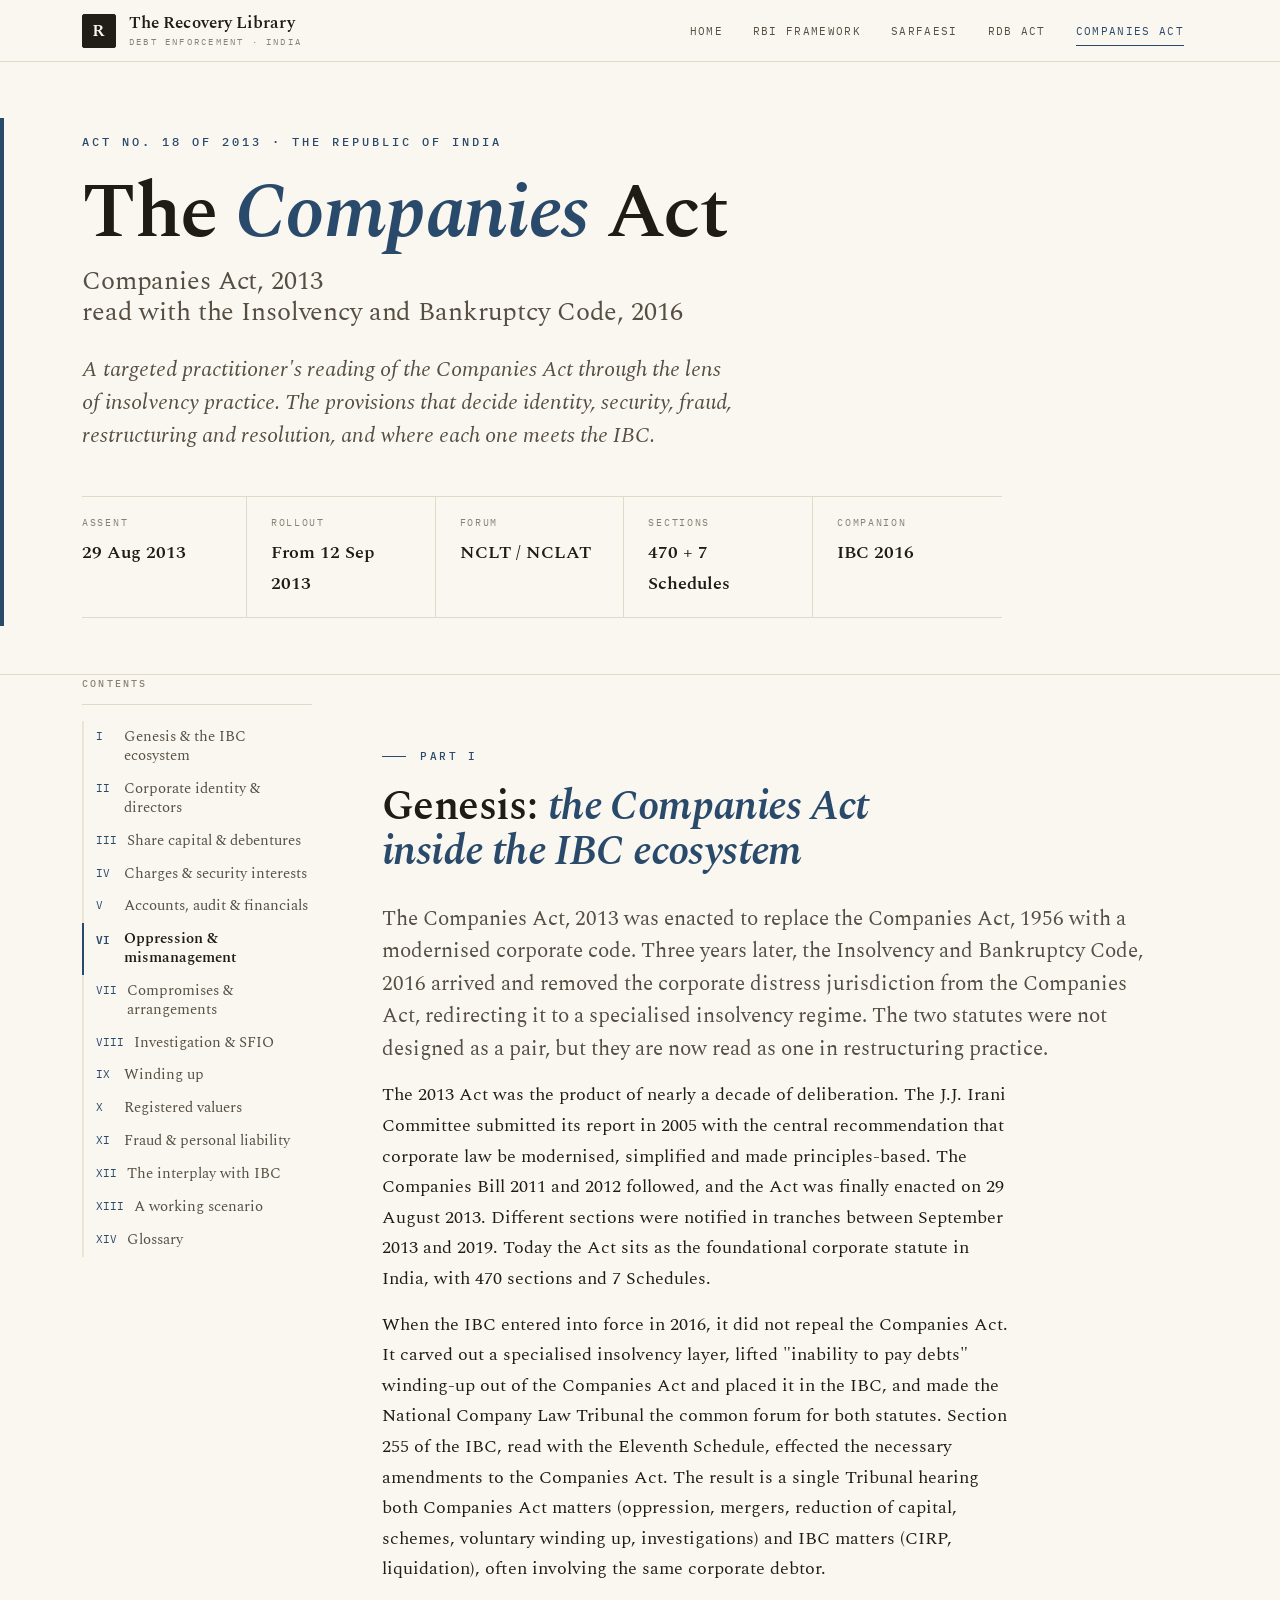
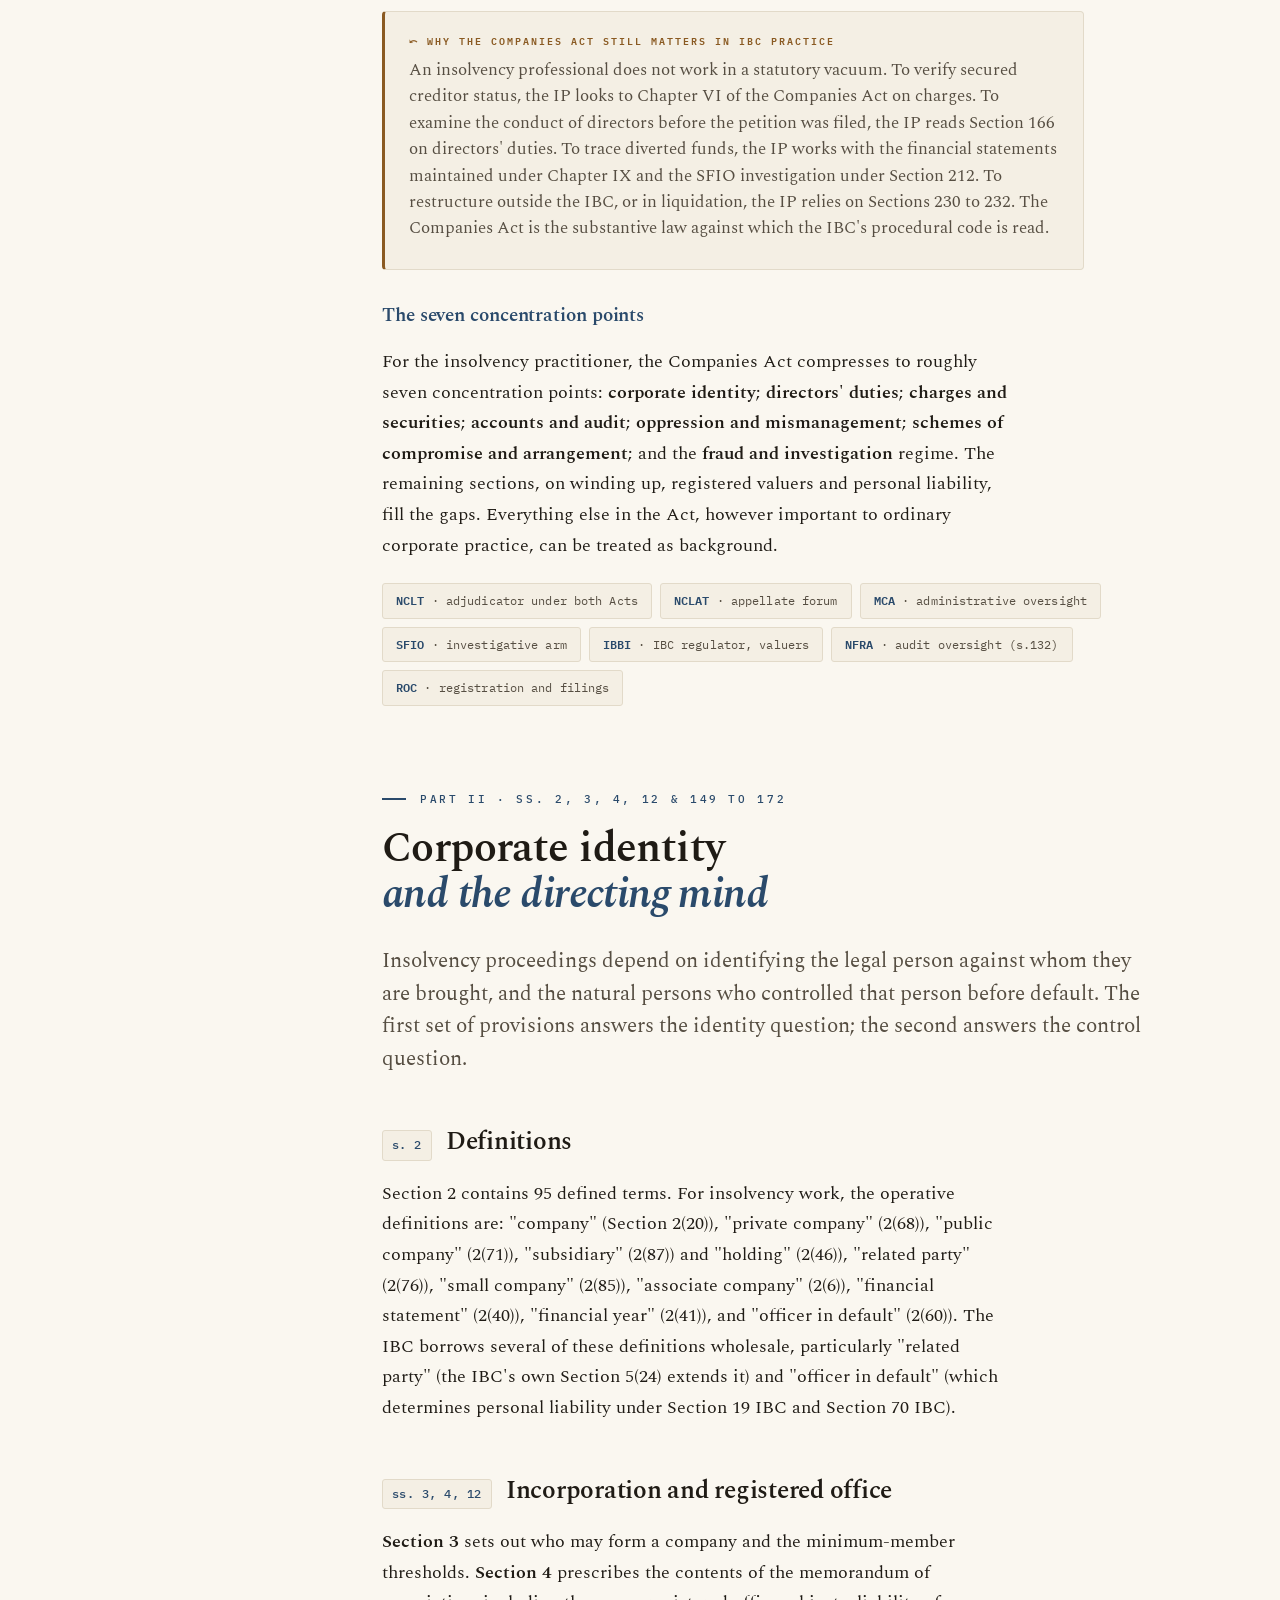
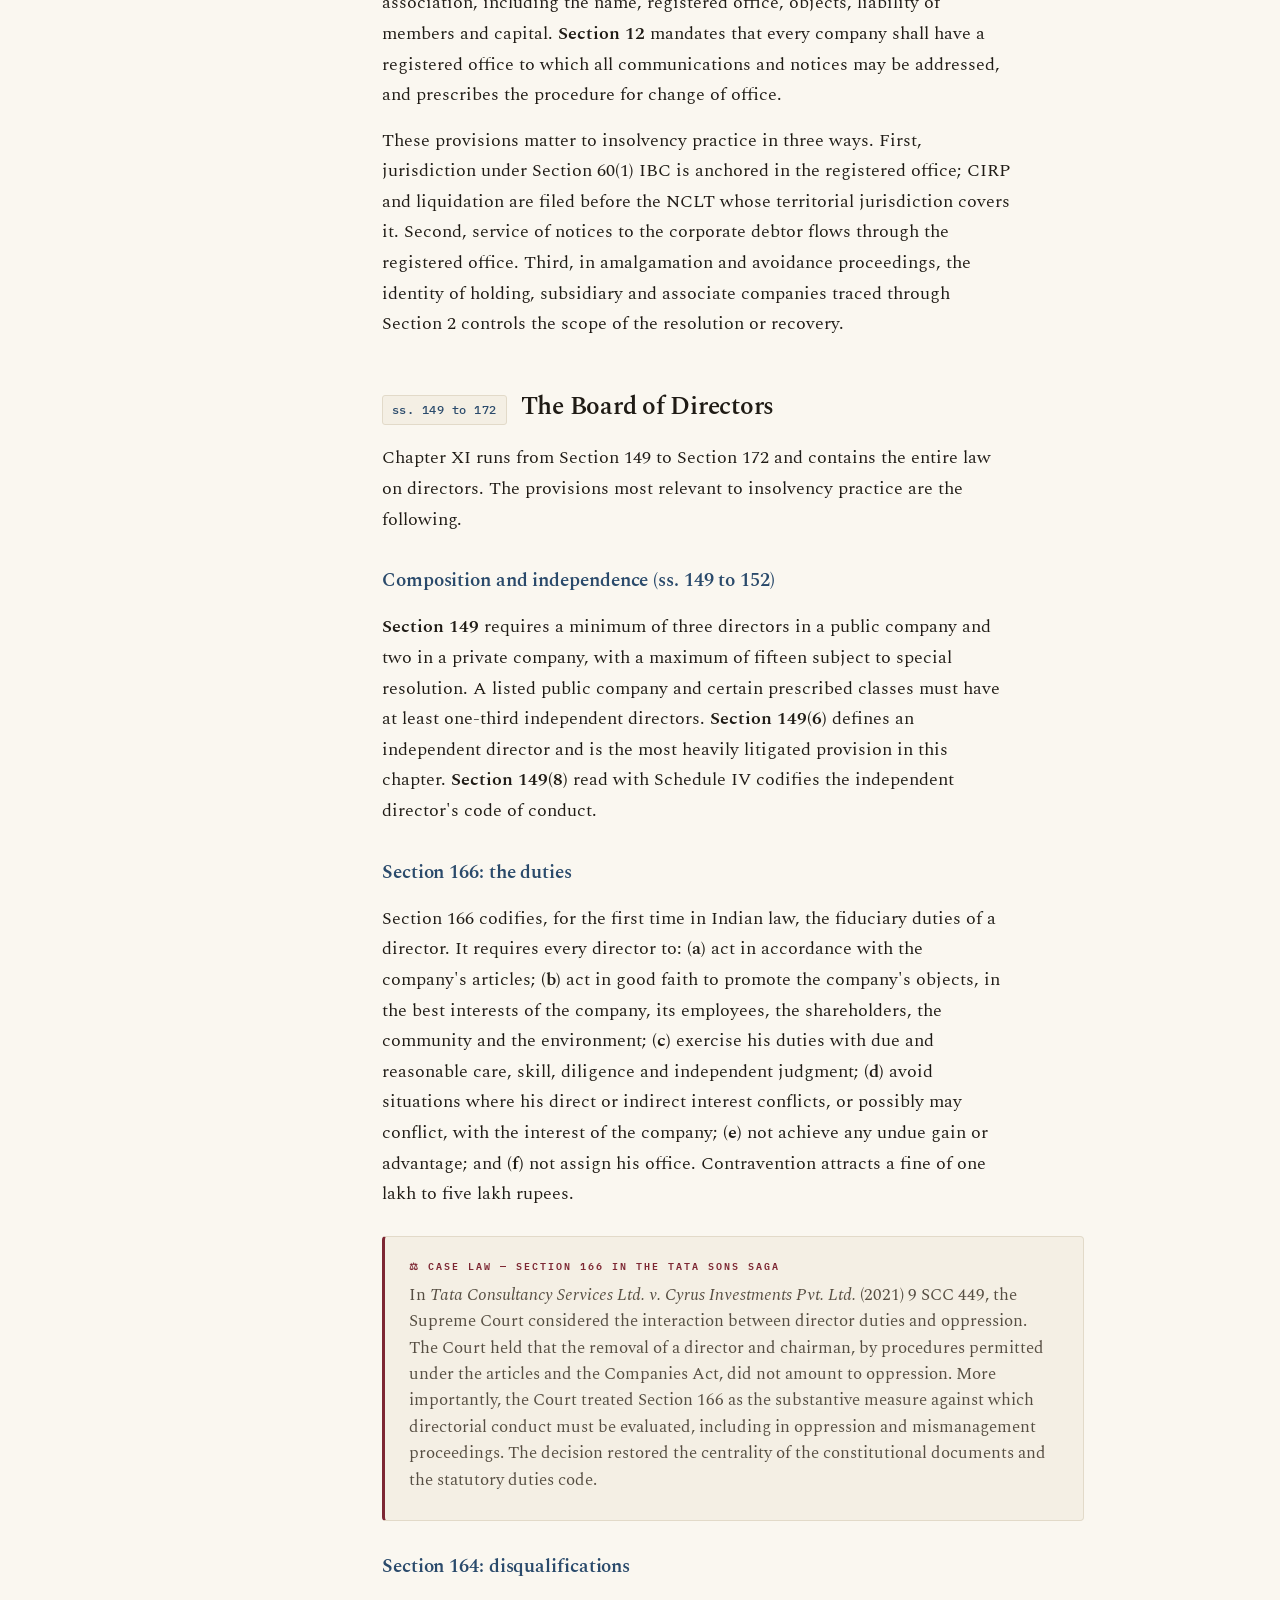
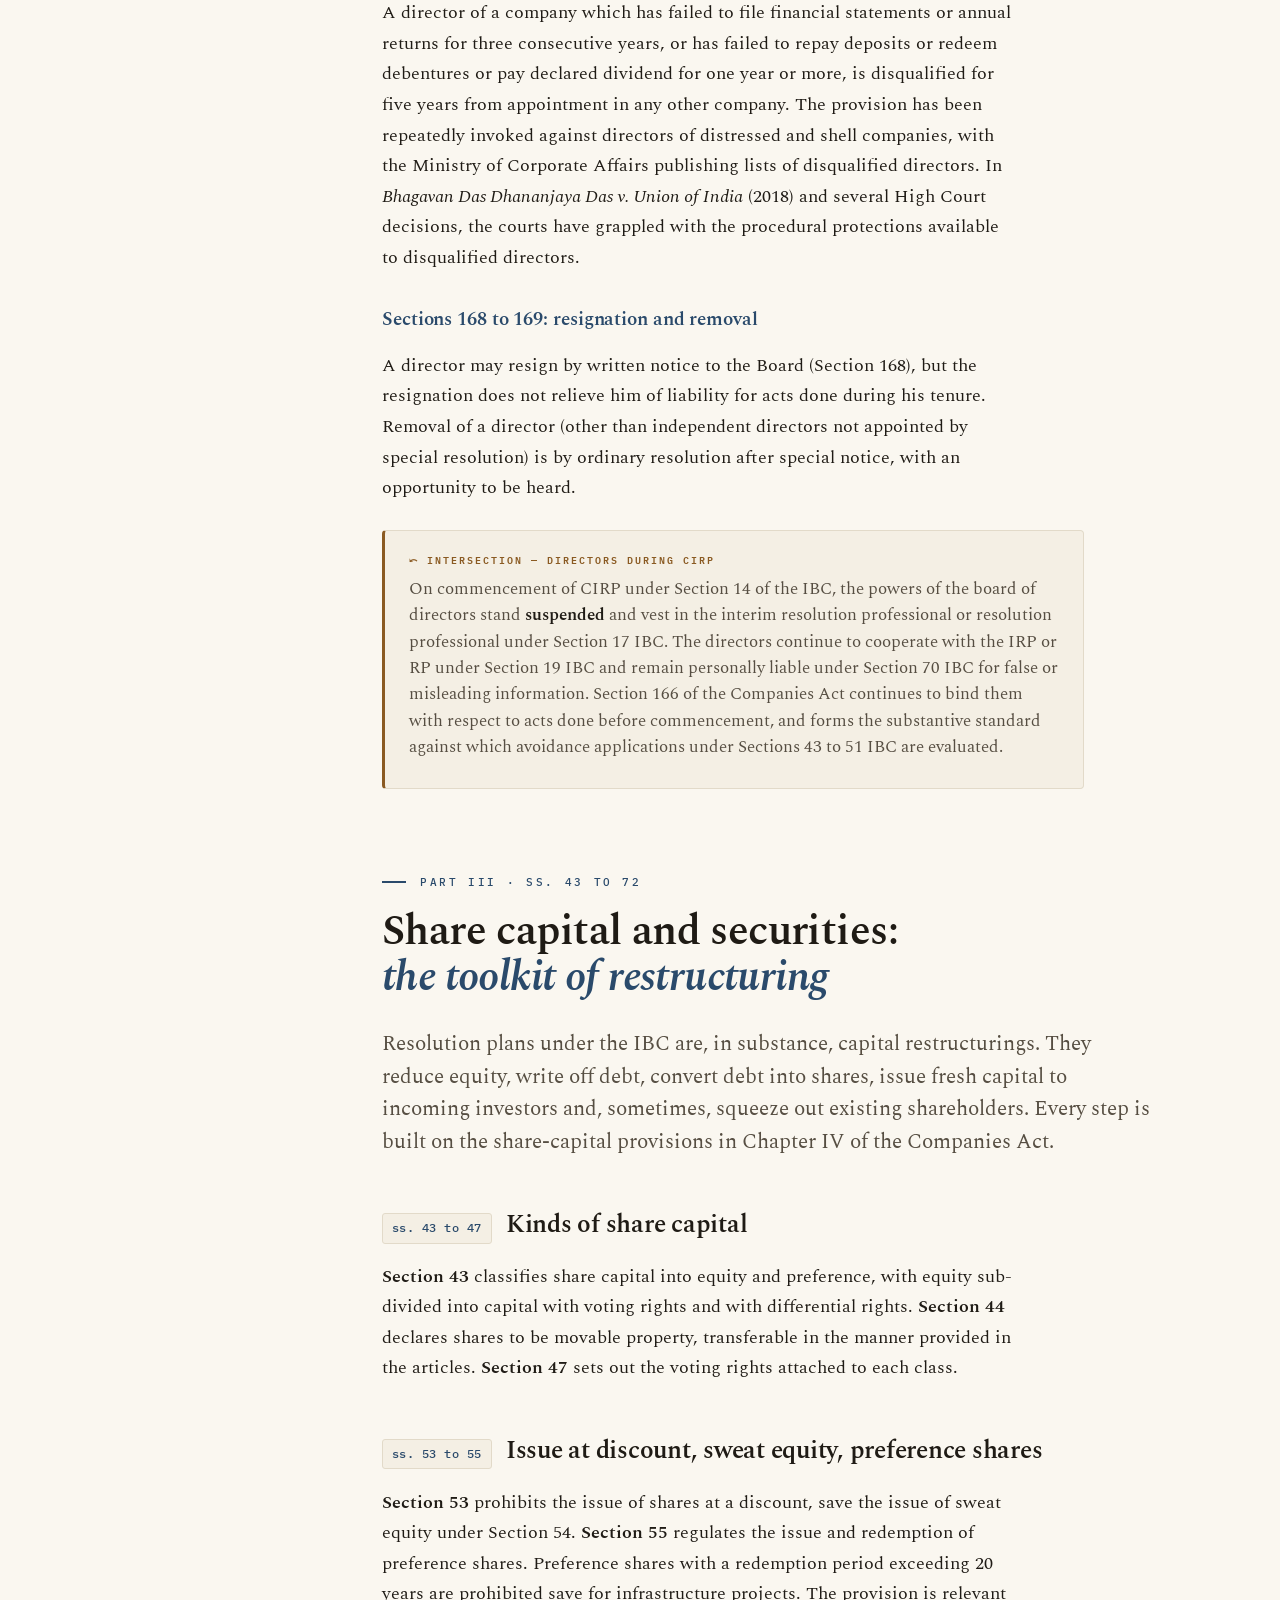
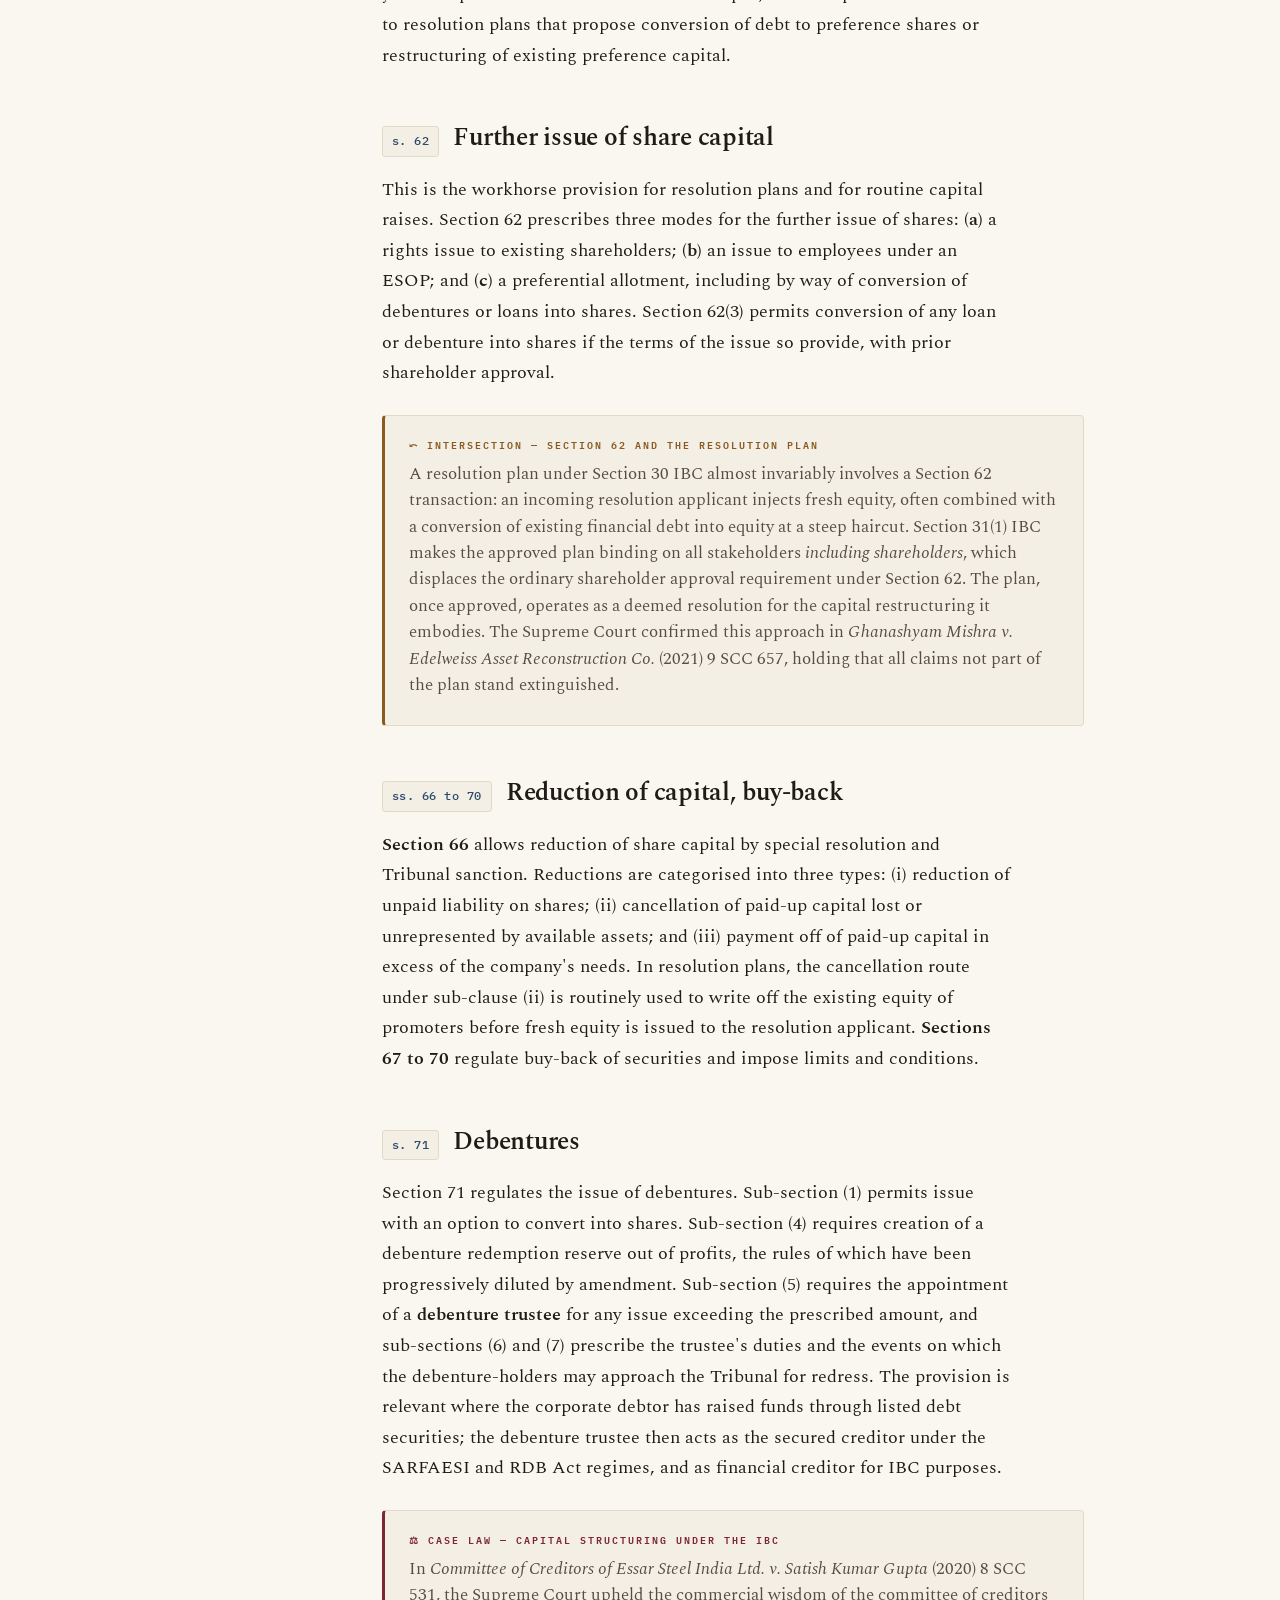
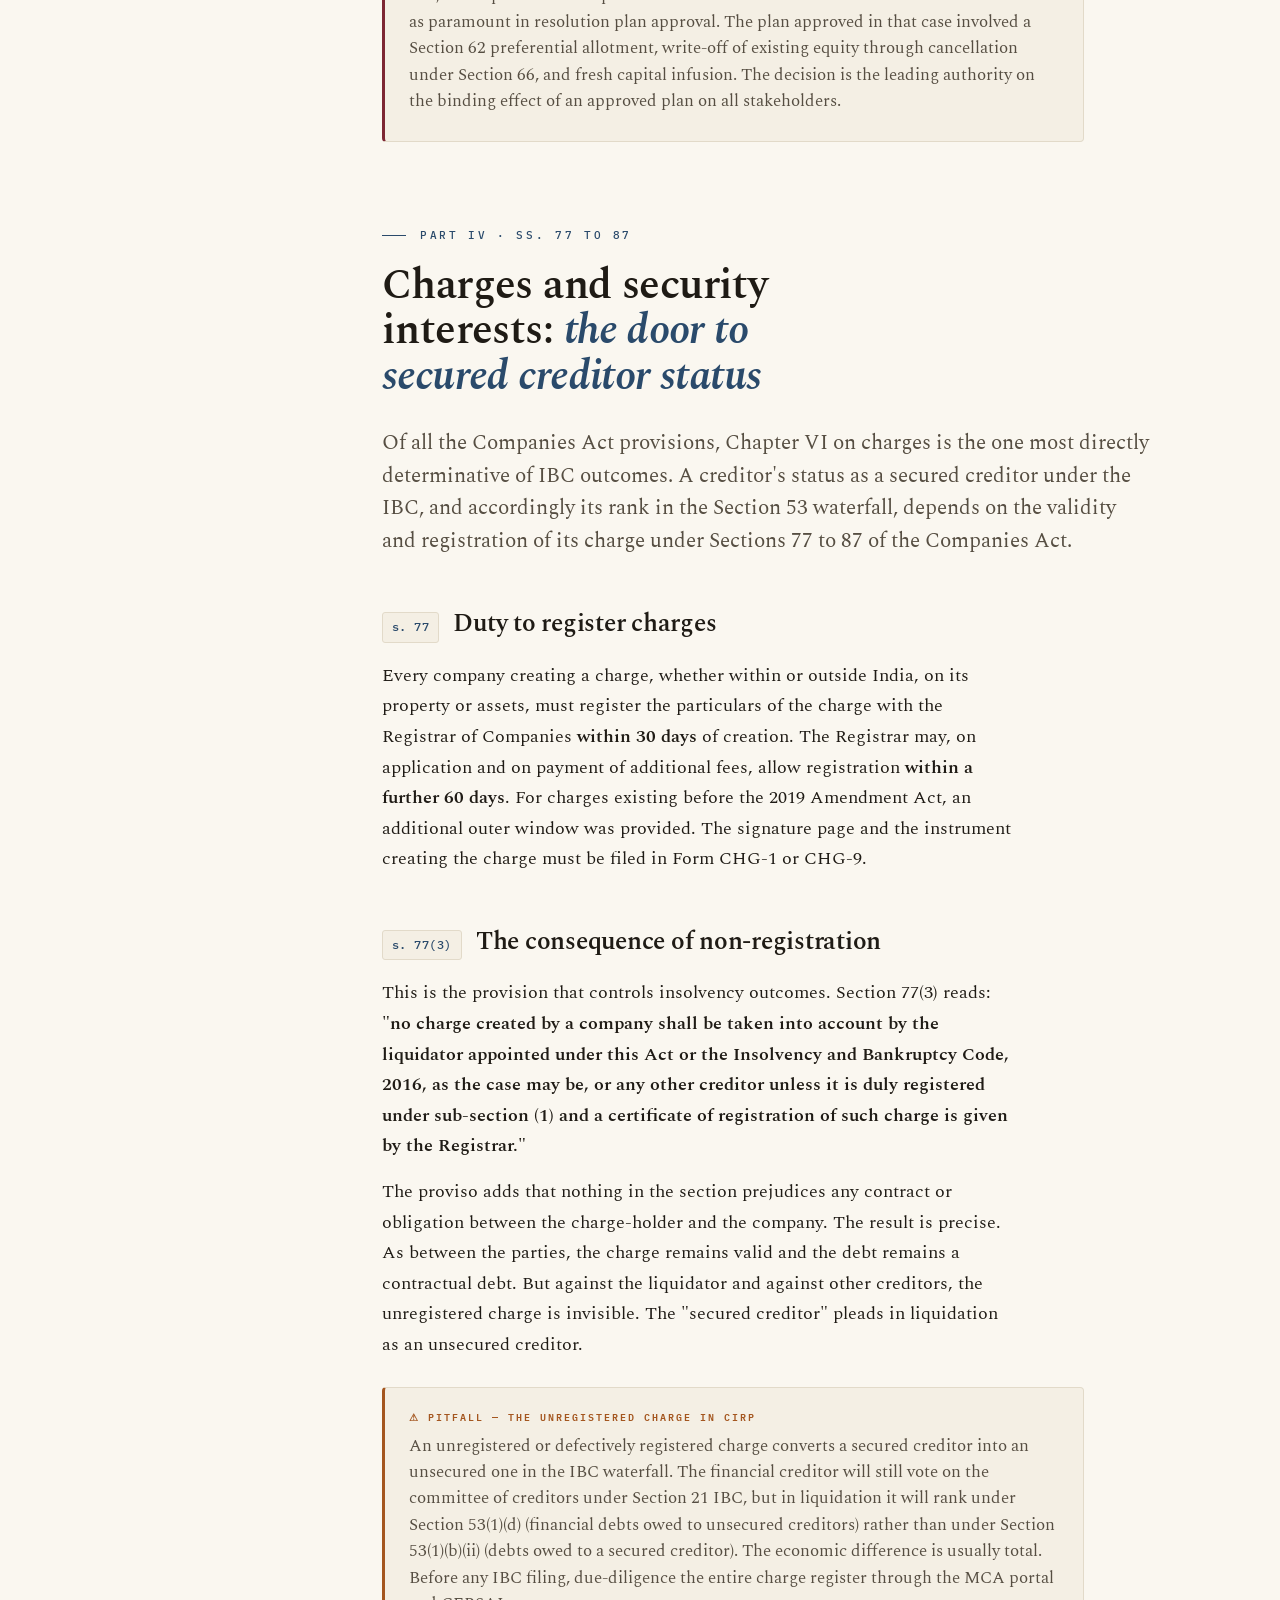
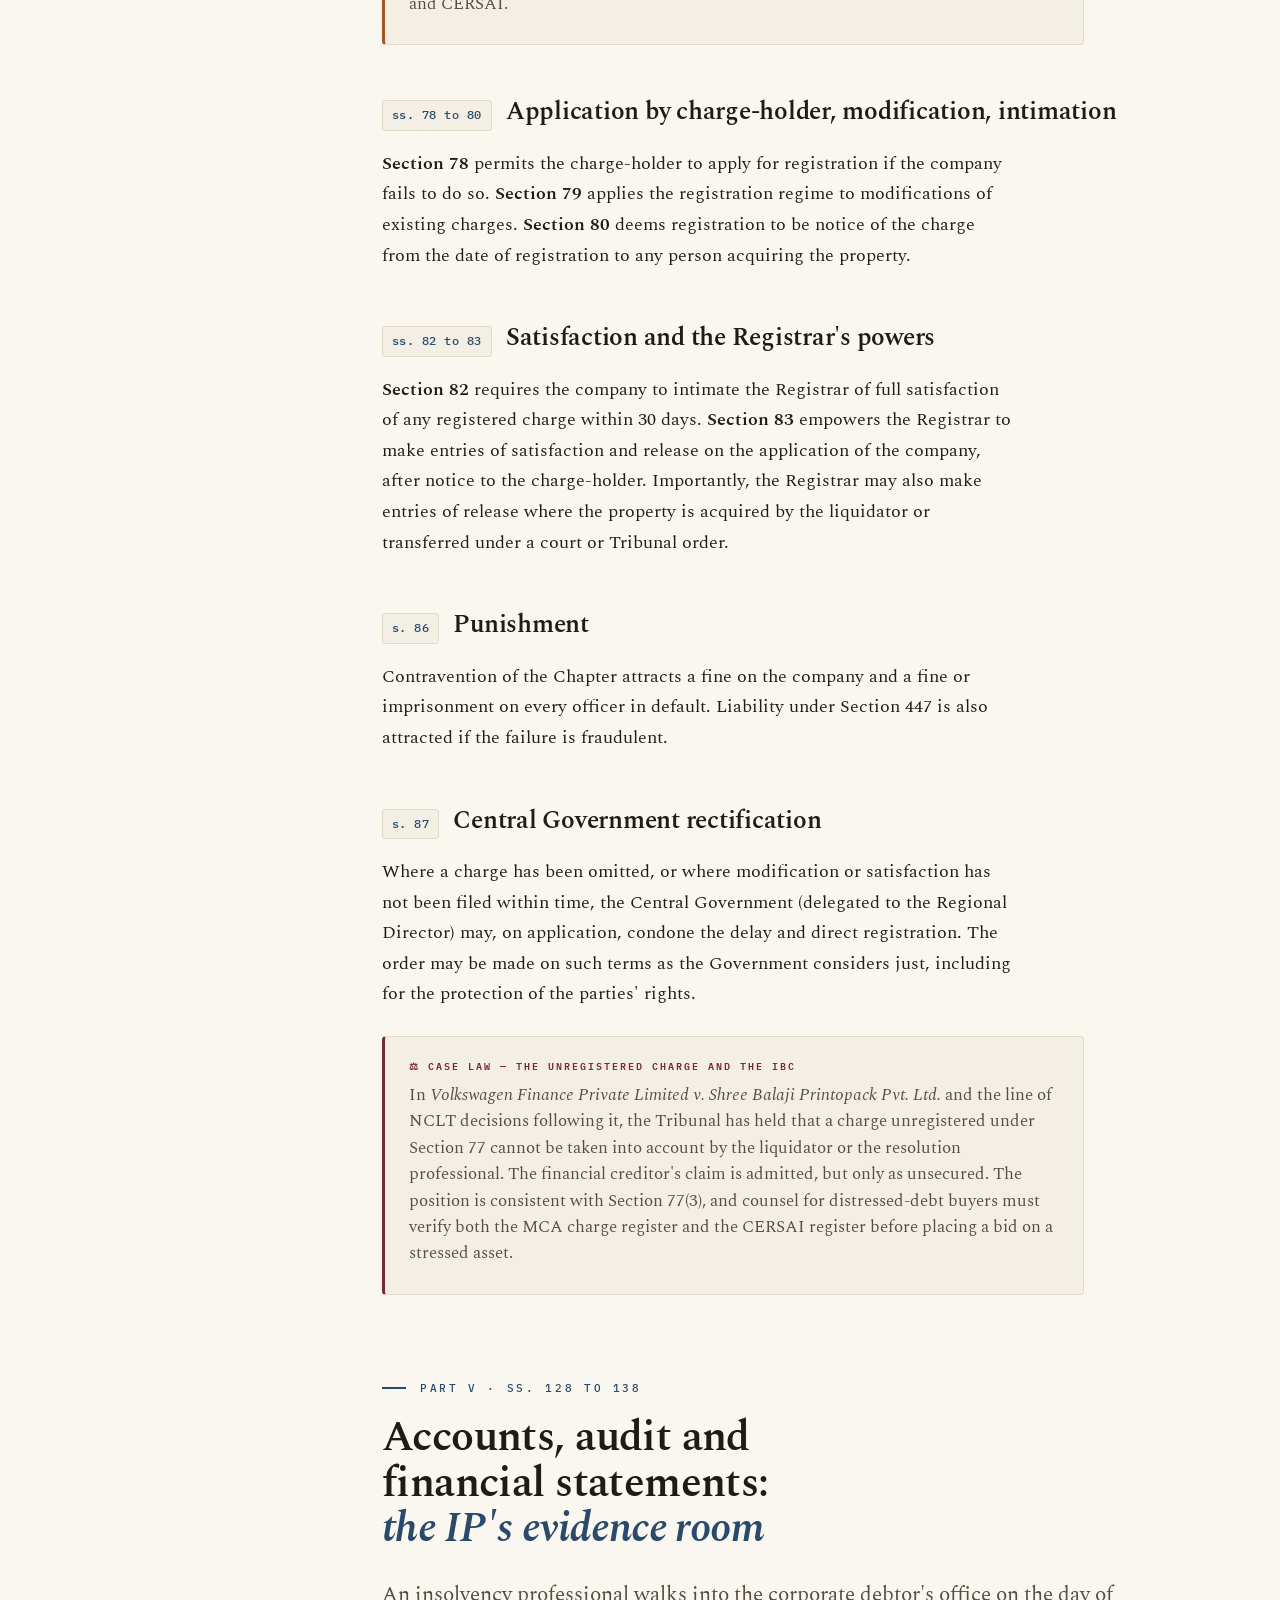
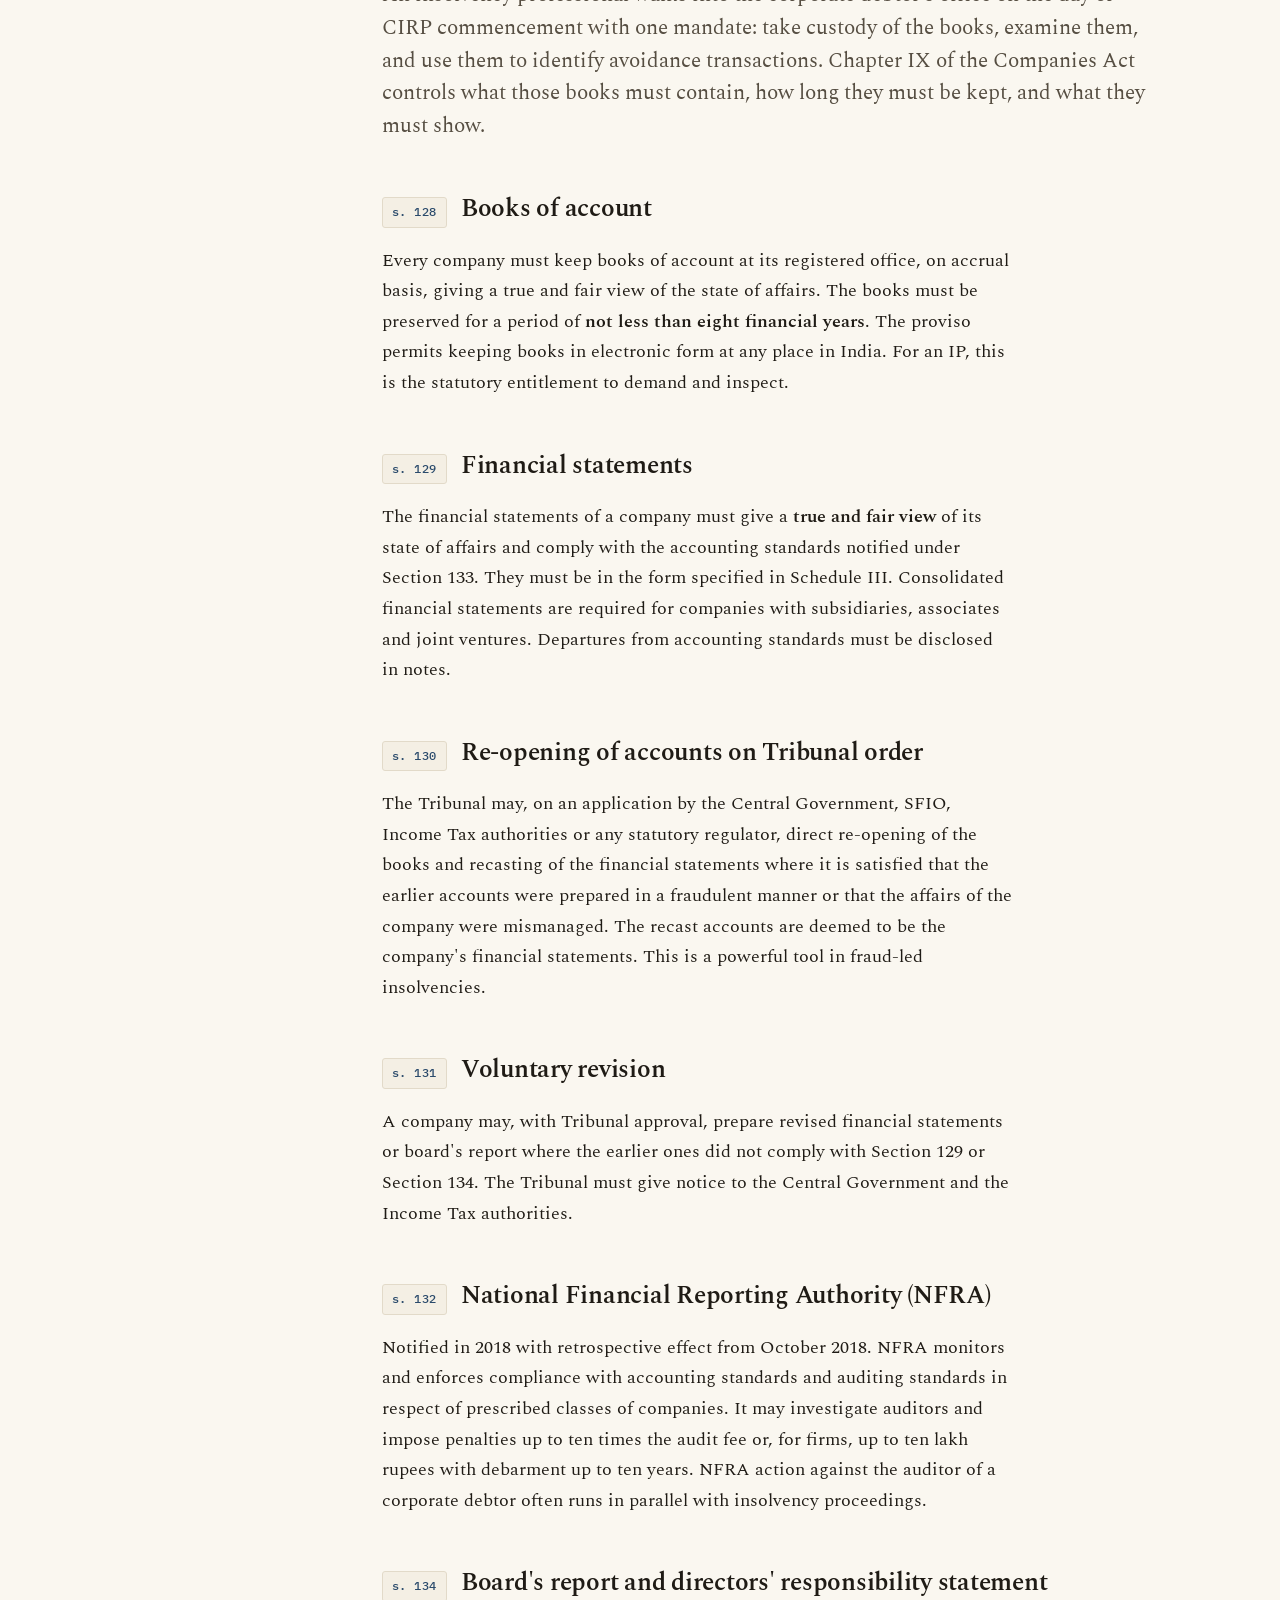
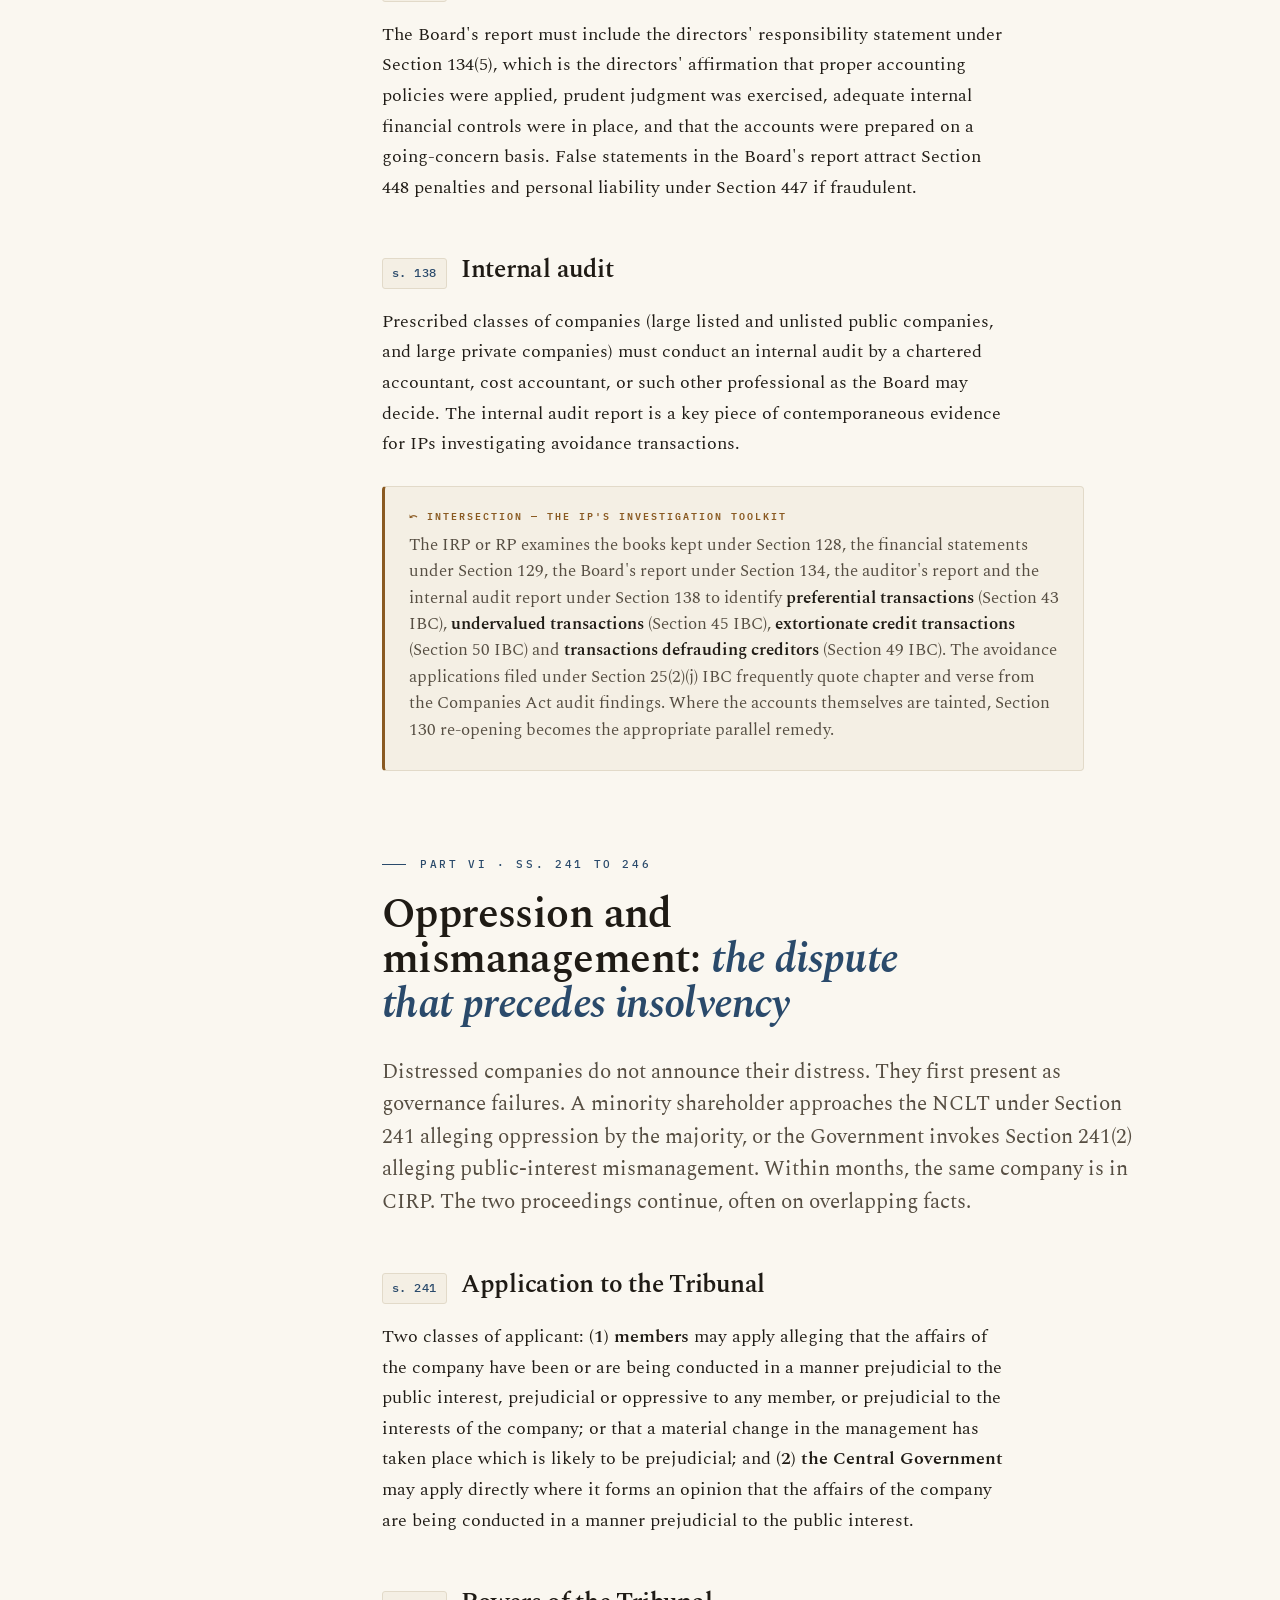
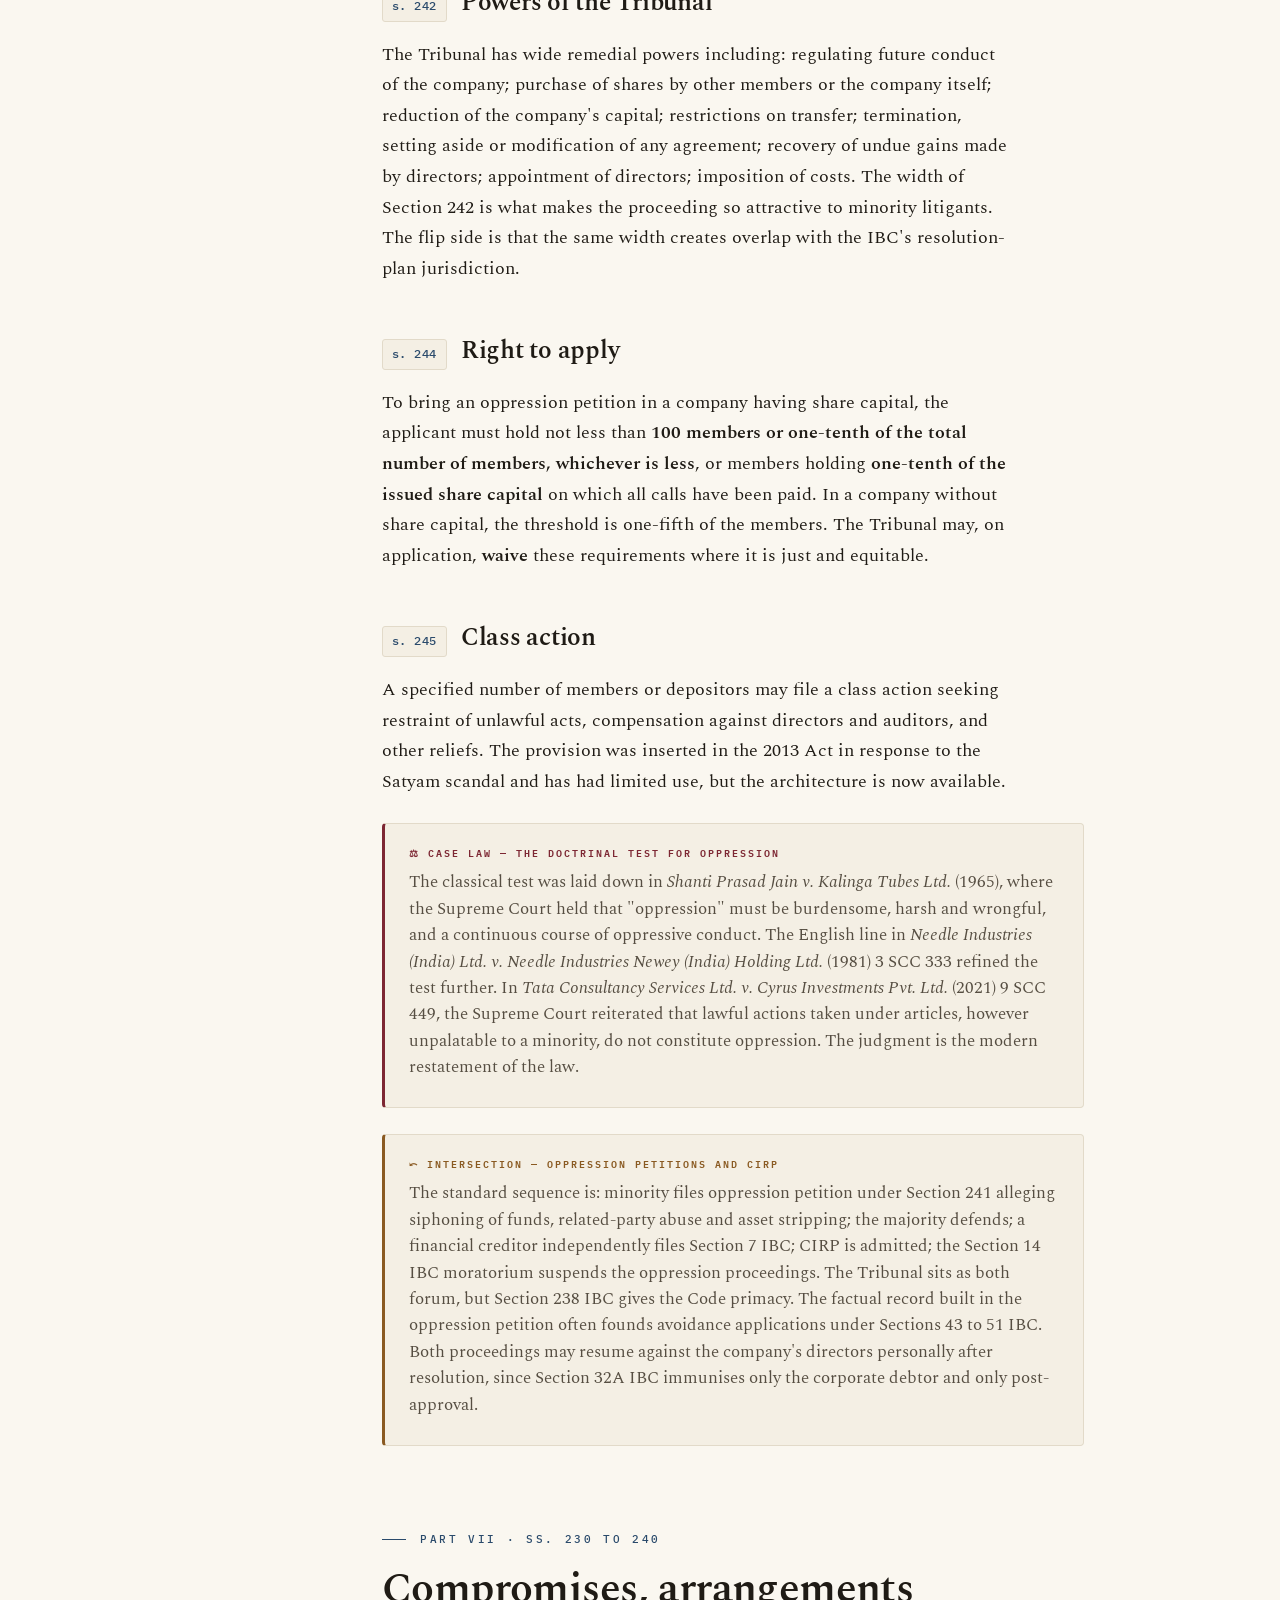
==== companies-act.html @ 6bd65bc4 "Add files via upload" ====
<!DOCTYPE html>
<html lang="en">
<head>
<meta charset="UTF-8">
<meta name="viewport" content="width=device-width, initial-scale=1.0">
<title>The Companies Act, 2013 — A Practitioner's Treatise</title>
<link rel="preconnect" href="https://fonts.googleapis.com">
<link rel="preconnect" href="https://fonts.gstatic.com" crossorigin>
<link href="https://fonts.googleapis.com/css2?family=Spectral:ital,wght@0,300;0,400;0,500;0,600;0,700;1,400;1,500;1,600&family=IBM+Plex+Mono:wght@400;500;600&display=swap" rel="stylesheet">
<link rel="stylesheet" href="library.css">
<style>
/* ---------- page-specific components (Companies Act) ---------- */

/* the working-scenario narrative */
.scene{background:var(--paper-2);border:1px solid var(--line);border-radius:6px;
  padding:34px 38px;margin:34px 0;position:relative;overflow:hidden;max-width:none;}
.scene::before{content:"";position:absolute;top:0;left:0;right:0;height:3px;background:var(--accent);}
.scene .epi{font-family:"IBM Plex Mono",monospace;font-size:10.5px;letter-spacing:.22em;
  text-transform:uppercase;color:var(--accent);font-weight:600;margin-bottom:10px;}
.scene > h3{margin-top:0;font-size:28px;color:var(--ink);}
.scene > h3 .s{display:none;}
.scene .chapter{margin-top:32px;padding-top:22px;border-top:1px solid var(--line);position:relative;}
.scene .chapter:first-of-type{border-top:none;padding-top:0;margin-top:18px;}
.scene .chapter .ch-num{font-family:"IBM Plex Mono",monospace;font-size:11px;letter-spacing:.16em;
  text-transform:uppercase;color:#8a5a22;font-weight:600;}
.scene .chapter h4{font-family:"Spectral",serif;font-size:22px;color:var(--ink);margin:4px 0 8px;
  font-style:italic;font-weight:600;}
.scene .chapter p{font-size:16.5px;line-height:1.7;color:var(--ink-soft);margin:8px 0;max-width:none;}
.scene p.body-block{max-width:none;color:var(--ink-soft);}
.prov{font-family:"IBM Plex Mono",monospace;font-size:12px;color:var(--accent);
  background:var(--paper);padding:2px 7px;border-radius:3px;border:1px solid var(--line-soft);white-space:nowrap;}
.scene .epilogue{margin-top:30px;padding:20px 24px;background:var(--paper-3);border-left:3px solid var(--accent);
  border-radius:0 4px 4px 0;}
.scene .epilogue p{font-family:"Spectral",serif;font-style:italic;font-size:17px;color:var(--ink-soft);
  max-width:none;line-height:1.6;}
.scene .epilogue strong{color:var(--ink);font-style:normal;}

/* the interplay matrix */
.matrix{display:grid;grid-template-columns:repeat(auto-fit,minmax(262px,1fr));gap:16px;margin:30px 0;}
.mx{background:var(--paper-2);border:1px solid var(--line);border-radius:6px;padding:18px 20px;
  transition:border-color .16s,transform .16s;}
.mx:hover{border-color:var(--accent);transform:translateY(-2px);}
.mx .lab{font-family:"IBM Plex Mono",monospace;font-size:10px;letter-spacing:.16em;text-transform:uppercase;
  color:var(--accent);font-weight:600;margin-bottom:6px;}
.mx h5{font-family:"Spectral",serif;font-size:18px;color:var(--ink);margin:0 0 8px;font-weight:600;line-height:1.2;}
.mx p{font-size:14.5px;color:var(--ink-soft);line-height:1.55;margin:6px 0;max-width:none;}
.mx .links{font-family:"IBM Plex Mono",monospace;font-size:11px;color:#8a5a22;margin-top:10px;padding-top:10px;
  border-top:1px solid var(--line-soft);letter-spacing:.02em;line-height:1.5;}
@media(max-width:640px){.scene{padding:26px 22px;}}
</style>
</head>
<body data-vol="ca">
<div id="progress"></div>

<header class="masthead" id="masthead">
  <div class="shell">
    <a class="brand" href="index.html">
      <span class="seal">R</span>
      <span class="wm"><b>The Recovery Library</b><span>Debt Enforcement · India</span></span>
    </a>
    <nav class="mnav">
      <a class="home-link" href="index.html">Home</a>
      <a href="rbi-prudential-framework.html">RBI Framework</a>
      <a href="sarfaesi-act.html">SARFAESI</a>
      <a href="rdb-act.html">RDB Act</a>
      <a class="current" href="companies-act.html">Companies Act</a>
    </nav>
  </div>
</header>

<header class="hero">
  <div class="shell">
    <div class="kicker">Act No. 18 of 2013 · The Republic of India</div>
    <h1>The <em>Companies</em> Act</h1>
    <p class="full">Companies Act, 2013<br>read with the Insolvency and Bankruptcy Code, 2016</p>
    <p class="sub">A targeted practitioner's reading of the Companies Act through the lens of insolvency practice. The provisions that decide identity, security, fraud, restructuring and resolution, and where each one meets the IBC.</p>
    <div class="meta-strip">
      <div><span class="lab">Assent</span><span class="val">29 Aug 2013</span></div>
      <div><span class="lab">Rollout</span><span class="val">From 12 Sep 2013</span></div>
      <div><span class="lab">Forum</span><span class="val">NCLT / NCLAT</span></div>
      <div><span class="lab">Sections</span><span class="val">470 + 7 Schedules</span></div>
      <div><span class="lab">Companion</span><span class="val">IBC 2016</span></div>
    </div>
  </div>
</header>

<div class="shell with-aside" style="margin-top:0;">
  <aside class="toc" id="toc">
    <h4>Contents</h4>
    <a href="#genesis"><span class="num">I</span>Genesis &amp; the IBC ecosystem</a>
    <a href="#identity"><span class="num">II</span>Corporate identity &amp; directors</a>
    <a href="#capital"><span class="num">III</span>Share capital &amp; debentures</a>
    <a href="#charges"><span class="num">IV</span>Charges &amp; security interests</a>
    <a href="#accounts"><span class="num">V</span>Accounts, audit &amp; financials</a>
    <a href="#oppression"><span class="num">VI</span>Oppression &amp; mismanagement</a>
    <a href="#schemes"><span class="num">VII</span>Compromises &amp; arrangements</a>
    <a href="#investigation"><span class="num">VIII</span>Investigation &amp; SFIO</a>
    <a href="#winding"><span class="num">IX</span>Winding up</a>
    <a href="#valuers"><span class="num">X</span>Registered valuers</a>
    <a href="#fraud"><span class="num">XI</span>Fraud &amp; personal liability</a>
    <a href="#interplay"><span class="num">XII</span>The interplay with IBC</a>
    <a href="#scenario"><span class="num">XIII</span>A working scenario</a>
    <a href="#glossary"><span class="num">XIV</span>Glossary</a>
  </aside>

  <main>

  <!-- ================ PART I ================ -->
  <section class="part reveal" id="genesis">
    <div class="part-head">
      <div class="eyebrow">Part I</div>
      <h2>Genesis: <span class="pin">the Companies Act inside the IBC ecosystem</span></h2>
    </div>
    <p class="lead">The Companies Act, 2013 was enacted to replace the Companies Act, 1956 with a modernised corporate code. Three years later, the Insolvency and Bankruptcy Code, 2016 arrived and removed the corporate distress jurisdiction from the Companies Act, redirecting it to a specialised insolvency regime. The two statutes were not designed as a pair, but they are now read as one in restructuring practice.</p>

    <div class="body-block">
      <p>The 2013 Act was the product of nearly a decade of deliberation. The J.J. Irani Committee submitted its report in 2005 with the central recommendation that corporate law be modernised, simplified and made principles-based. The Companies Bill 2011 and 2012 followed, and the Act was finally enacted on 29 August 2013. Different sections were notified in tranches between September 2013 and 2019. Today the Act sits as the foundational corporate statute in India, with 470 sections and 7 Schedules.</p>
      <p>When the IBC entered into force in 2016, it did not repeal the Companies Act. It carved out a specialised insolvency layer, lifted "inability to pay debts" winding-up out of the Companies Act and placed it in the IBC, and made the National Company Law Tribunal the common forum for both statutes. Section 255 of the IBC, read with the Eleventh Schedule, effected the necessary amendments to the Companies Act. The result is a single Tribunal hearing both Companies Act matters (oppression, mergers, reduction of capital, schemes, voluntary winding up, investigations) and IBC matters (CIRP, liquidation), often involving the same corporate debtor.</p>
    </div>

    <div class="callout ibc">
      <span class="tag">⤺ Why the Companies Act still matters in IBC practice</span>
      <p>An insolvency professional does not work in a statutory vacuum. To verify secured creditor status, the IP looks to Chapter VI of the Companies Act on charges. To examine the conduct of directors before the petition was filed, the IP reads Section 166 on directors' duties. To trace diverted funds, the IP works with the financial statements maintained under Chapter IX and the SFIO investigation under Section 212. To restructure outside the IBC, or in liquidation, the IP relies on Sections 230 to 232. The Companies Act is the substantive law against which the IBC's procedural code is read.</p>
    </div>

    <h4>The seven concentration points</h4>
    <p>For the insolvency practitioner, the Companies Act compresses to roughly seven concentration points: <strong>corporate identity</strong>; <strong>directors' duties</strong>; <strong>charges and securities</strong>; <strong>accounts and audit</strong>; <strong>oppression and mismanagement</strong>; <strong>schemes of compromise and arrangement</strong>; and the <strong>fraud and investigation</strong> regime. The remaining sections, on winding up, registered valuers and personal liability, fill the gaps. Everything else in the Act, however important to ordinary corporate practice, can be treated as background.</p>

    <div class="chips">
      <span class="chip"><b>NCLT</b> · adjudicator under both Acts</span>
      <span class="chip"><b>NCLAT</b> · appellate forum</span>
      <span class="chip"><b>MCA</b> · administrative oversight</span>
      <span class="chip"><b>SFIO</b> · investigative arm</span>
      <span class="chip"><b>IBBI</b> · IBC regulator, valuers</span>
      <span class="chip"><b>NFRA</b> · audit oversight (s.132)</span>
      <span class="chip"><b>ROC</b> · registration and filings</span>
    </div>
  </section>

  <!-- ================ PART II ================ -->
  <section class="part reveal" id="identity">
    <div class="part-head">
      <div class="eyebrow">Part II · ss. 2, 3, 4, 12 &amp; 149 to 172</div>
      <h2>Corporate identity <span class="pin">and the directing mind</span></h2>
    </div>
    <p class="lead">Insolvency proceedings depend on identifying the legal person against whom they are brought, and the natural persons who controlled that person before default. The first set of provisions answers the identity question; the second answers the control question.</p>

    <h3><span class="s">s. 2</span> Definitions</h3>
    <p>Section 2 contains 95 defined terms. For insolvency work, the operative definitions are: "company" (Section 2(20)), "private company" (2(68)), "public company" (2(71)), "subsidiary" (2(87)) and "holding" (2(46)), "related party" (2(76)), "small company" (2(85)), "associate company" (2(6)), "financial statement" (2(40)), "financial year" (2(41)), and "officer in default" (2(60)). The IBC borrows several of these definitions wholesale, particularly "related party" (the IBC's own Section 5(24) extends it) and "officer in default" (which determines personal liability under Section 19 IBC and Section 70 IBC).</p>

    <h3><span class="s">ss. 3, 4, 12</span> Incorporation and registered office</h3>
    <p><strong>Section 3</strong> sets out who may form a company and the minimum-member thresholds. <strong>Section 4</strong> prescribes the contents of the memorandum of association, including the name, registered office, objects, liability of members and capital. <strong>Section 12</strong> mandates that every company shall have a registered office to which all communications and notices may be addressed, and prescribes the procedure for change of office.</p>
    <p>These provisions matter to insolvency practice in three ways. First, jurisdiction under Section 60(1) IBC is anchored in the registered office; CIRP and liquidation are filed before the NCLT whose territorial jurisdiction covers it. Second, service of notices to the corporate debtor flows through the registered office. Third, in amalgamation and avoidance proceedings, the identity of holding, subsidiary and associate companies traced through Section 2 controls the scope of the resolution or recovery.</p>

    <h3><span class="s">ss. 149 to 172</span> The Board of Directors</h3>
    <p>Chapter XI runs from Section 149 to Section 172 and contains the entire law on directors. The provisions most relevant to insolvency practice are the following.</p>

    <h4>Composition and independence (ss. 149 to 152)</h4>
    <p><strong>Section 149</strong> requires a minimum of three directors in a public company and two in a private company, with a maximum of fifteen subject to special resolution. A listed public company and certain prescribed classes must have at least one-third independent directors. <strong>Section 149(6)</strong> defines an independent director and is the most heavily litigated provision in this chapter. <strong>Section 149(8)</strong> read with Schedule IV codifies the independent director's code of conduct.</p>

    <h4>Section 166: the duties</h4>
    <p>Section 166 codifies, for the first time in Indian law, the fiduciary duties of a director. It requires every director to: <strong>(a)</strong> act in accordance with the company's articles; <strong>(b)</strong> act in good faith to promote the company's objects, in the best interests of the company, its employees, the shareholders, the community and the environment; <strong>(c)</strong> exercise his duties with due and reasonable care, skill, diligence and independent judgment; <strong>(d)</strong> avoid situations where his direct or indirect interest conflicts, or possibly may conflict, with the interest of the company; <strong>(e)</strong> not achieve any undue gain or advantage; and <strong>(f)</strong> not assign his office. Contravention attracts a fine of one lakh to five lakh rupees.</p>

    <div class="callout case">
      <span class="tag">⚖ Case law — Section 166 in the Tata Sons saga</span>
      <p>In <em>Tata Consultancy Services Ltd. v. Cyrus Investments Pvt. Ltd.</em> (2021) 9 SCC 449, the Supreme Court considered the interaction between director duties and oppression. The Court held that the removal of a director and chairman, by procedures permitted under the articles and the Companies Act, did not amount to oppression. More importantly, the Court treated Section 166 as the substantive measure against which directorial conduct must be evaluated, including in oppression and mismanagement proceedings. The decision restored the centrality of the constitutional documents and the statutory duties code.</p>
    </div>

    <h4>Section 164: disqualifications</h4>
    <p>A director of a company which has failed to file financial statements or annual returns for three consecutive years, or has failed to repay deposits or redeem debentures or pay declared dividend for one year or more, is disqualified for five years from appointment in any other company. The provision has been repeatedly invoked against directors of distressed and shell companies, with the Ministry of Corporate Affairs publishing lists of disqualified directors. In <em>Bhagavan Das Dhananjaya Das v. Union of India</em> (2018) and several High Court decisions, the courts have grappled with the procedural protections available to disqualified directors.</p>

    <h4>Sections 168 to 169: resignation and removal</h4>
    <p>A director may resign by written notice to the Board (Section 168), but the resignation does not relieve him of liability for acts done during his tenure. Removal of a director (other than independent directors not appointed by special resolution) is by ordinary resolution after special notice, with an opportunity to be heard.</p>

    <div class="callout ibc">
      <span class="tag">⤺ Intersection — directors during CIRP</span>
      <p>On commencement of CIRP under Section 14 of the IBC, the powers of the board of directors stand <strong>suspended</strong> and vest in the interim resolution professional or resolution professional under Section 17 IBC. The directors continue to cooperate with the IRP or RP under Section 19 IBC and remain personally liable under Section 70 IBC for false or misleading information. Section 166 of the Companies Act continues to bind them with respect to acts done before commencement, and forms the substantive standard against which avoidance applications under Sections 43 to 51 IBC are evaluated.</p>
    </div>
  </section>

  <!-- ================ PART III ================ -->
  <section class="part reveal" id="capital">
    <div class="part-head">
      <div class="eyebrow">Part III · ss. 43 to 72</div>
      <h2>Share capital and securities: <span class="pin">the toolkit of restructuring</span></h2>
    </div>
    <p class="lead">Resolution plans under the IBC are, in substance, capital restructurings. They reduce equity, write off debt, convert debt into shares, issue fresh capital to incoming investors and, sometimes, squeeze out existing shareholders. Every step is built on the share-capital provisions in Chapter IV of the Companies Act.</p>

    <h3><span class="s">ss. 43 to 47</span> Kinds of share capital</h3>
    <p><strong>Section 43</strong> classifies share capital into equity and preference, with equity sub-divided into capital with voting rights and with differential rights. <strong>Section 44</strong> declares shares to be movable property, transferable in the manner provided in the articles. <strong>Section 47</strong> sets out the voting rights attached to each class.</p>

    <h3><span class="s">ss. 53 to 55</span> Issue at discount, sweat equity, preference shares</h3>
    <p><strong>Section 53</strong> prohibits the issue of shares at a discount, save the issue of sweat equity under Section 54. <strong>Section 55</strong> regulates the issue and redemption of preference shares. Preference shares with a redemption period exceeding 20 years are prohibited save for infrastructure projects. The provision is relevant to resolution plans that propose conversion of debt to preference shares or restructuring of existing preference capital.</p>

    <h3><span class="s">s. 62</span> Further issue of share capital</h3>
    <p>This is the workhorse provision for resolution plans and for routine capital raises. Section 62 prescribes three modes for the further issue of shares: <strong>(a)</strong> a rights issue to existing shareholders; <strong>(b)</strong> an issue to employees under an ESOP; and <strong>(c)</strong> a preferential allotment, including by way of conversion of debentures or loans into shares. Section 62(3) permits conversion of any loan or debenture into shares if the terms of the issue so provide, with prior shareholder approval.</p>

    <div class="callout ibc">
      <span class="tag">⤺ Intersection — Section 62 and the resolution plan</span>
      <p>A resolution plan under Section 30 IBC almost invariably involves a Section 62 transaction: an incoming resolution applicant injects fresh equity, often combined with a conversion of existing financial debt into equity at a steep haircut. Section 31(1) IBC makes the approved plan binding on all stakeholders <em>including shareholders</em>, which displaces the ordinary shareholder approval requirement under Section 62. The plan, once approved, operates as a deemed resolution for the capital restructuring it embodies. The Supreme Court confirmed this approach in <em>Ghanashyam Mishra v. Edelweiss Asset Reconstruction Co.</em> (2021) 9 SCC 657, holding that all claims not part of the plan stand extinguished.</p>
    </div>

    <h3><span class="s">ss. 66 to 70</span> Reduction of capital, buy-back</h3>
    <p><strong>Section 66</strong> allows reduction of share capital by special resolution and Tribunal sanction. Reductions are categorised into three types: (i) reduction of unpaid liability on shares; (ii) cancellation of paid-up capital lost or unrepresented by available assets; and (iii) payment off of paid-up capital in excess of the company's needs. In resolution plans, the cancellation route under sub-clause (ii) is routinely used to write off the existing equity of promoters before fresh equity is issued to the resolution applicant. <strong>Sections 67 to 70</strong> regulate buy-back of securities and impose limits and conditions.</p>

    <h3><span class="s">s. 71</span> Debentures</h3>
    <p>Section 71 regulates the issue of debentures. Sub-section (1) permits issue with an option to convert into shares. Sub-section (4) requires creation of a debenture redemption reserve out of profits, the rules of which have been progressively diluted by amendment. Sub-section (5) requires the appointment of a <strong>debenture trustee</strong> for any issue exceeding the prescribed amount, and sub-sections (6) and (7) prescribe the trustee's duties and the events on which the debenture-holders may approach the Tribunal for redress. The provision is relevant where the corporate debtor has raised funds through listed debt securities; the debenture trustee then acts as the secured creditor under the SARFAESI and RDB Act regimes, and as financial creditor for IBC purposes.</p>

    <div class="callout case">
      <span class="tag">⚖ Case law — capital structuring under the IBC</span>
      <p>In <em>Committee of Creditors of Essar Steel India Ltd. v. Satish Kumar Gupta</em> (2020) 8 SCC 531, the Supreme Court upheld the commercial wisdom of the committee of creditors as paramount in resolution plan approval. The plan approved in that case involved a Section 62 preferential allotment, write-off of existing equity through cancellation under Section 66, and fresh capital infusion. The decision is the leading authority on the binding effect of an approved plan on all stakeholders.</p>
    </div>
  </section>

  <!-- ================ PART IV ================ -->
  <section class="part reveal" id="charges">
    <div class="part-head">
      <div class="eyebrow">Part IV · ss. 77 to 87</div>
      <h2>Charges and security interests: <span class="pin">the door to secured creditor status</span></h2>
    </div>
    <p class="lead">Of all the Companies Act provisions, Chapter VI on charges is the one most directly determinative of IBC outcomes. A creditor's status as a secured creditor under the IBC, and accordingly its rank in the Section 53 waterfall, depends on the validity and registration of its charge under Sections 77 to 87 of the Companies Act.</p>

    <h3><span class="s">s. 77</span> Duty to register charges</h3>
    <p>Every company creating a charge, whether within or outside India, on its property or assets, must register the particulars of the charge with the Registrar of Companies <strong>within 30 days</strong> of creation. The Registrar may, on application and on payment of additional fees, allow registration <strong>within a further 60 days</strong>. For charges existing before the 2019 Amendment Act, an additional outer window was provided. The signature page and the instrument creating the charge must be filed in Form CHG-1 or CHG-9.</p>

    <h3><span class="s">s. 77(3)</span> The consequence of non-registration</h3>
    <p>This is the provision that controls insolvency outcomes. Section 77(3) reads: <strong>"no charge created by a company shall be taken into account by the liquidator appointed under this Act or the Insolvency and Bankruptcy Code, 2016, as the case may be, or any other creditor unless it is duly registered under sub-section (1) and a certificate of registration of such charge is given by the Registrar."</strong></p>
    <p>The proviso adds that nothing in the section prejudices any contract or obligation between the charge-holder and the company. The result is precise. As between the parties, the charge remains valid and the debt remains a contractual debt. But against the liquidator and against other creditors, the unregistered charge is invisible. The "secured creditor" pleads in liquidation as an unsecured creditor.</p>

    <div class="callout pitfall">
      <span class="tag">⚠ Pitfall — the unregistered charge in CIRP</span>
      <p>An unregistered or defectively registered charge converts a secured creditor into an unsecured one in the IBC waterfall. The financial creditor will still vote on the committee of creditors under Section 21 IBC, but in liquidation it will rank under Section 53(1)(d) (financial debts owed to unsecured creditors) rather than under Section 53(1)(b)(ii) (debts owed to a secured creditor). The economic difference is usually total. Before any IBC filing, due-diligence the entire charge register through the MCA portal and CERSAI.</p>
    </div>

    <h3><span class="s">ss. 78 to 80</span> Application by charge-holder, modification, intimation</h3>
    <p><strong>Section 78</strong> permits the charge-holder to apply for registration if the company fails to do so. <strong>Section 79</strong> applies the registration regime to modifications of existing charges. <strong>Section 80</strong> deems registration to be notice of the charge from the date of registration to any person acquiring the property.</p>

    <h3><span class="s">ss. 82 to 83</span> Satisfaction and the Registrar's powers</h3>
    <p><strong>Section 82</strong> requires the company to intimate the Registrar of full satisfaction of any registered charge within 30 days. <strong>Section 83</strong> empowers the Registrar to make entries of satisfaction and release on the application of the company, after notice to the charge-holder. Importantly, the Registrar may also make entries of release where the property is acquired by the liquidator or transferred under a court or Tribunal order.</p>

    <h3><span class="s">s. 86</span> Punishment</h3>
    <p>Contravention of the Chapter attracts a fine on the company and a fine or imprisonment on every officer in default. Liability under Section 447 is also attracted if the failure is fraudulent.</p>

    <h3><span class="s">s. 87</span> Central Government rectification</h3>
    <p>Where a charge has been omitted, or where modification or satisfaction has not been filed within time, the Central Government (delegated to the Regional Director) may, on application, condone the delay and direct registration. The order may be made on such terms as the Government considers just, including for the protection of the parties' rights.</p>

    <div class="callout case">
      <span class="tag">⚖ Case law — the unregistered charge and the IBC</span>
      <p>In <em>Volkswagen Finance Private Limited v. Shree Balaji Printopack Pvt. Ltd.</em> and the line of NCLT decisions following it, the Tribunal has held that a charge unregistered under Section 77 cannot be taken into account by the liquidator or the resolution professional. The financial creditor's claim is admitted, but only as unsecured. The position is consistent with Section 77(3), and counsel for distressed-debt buyers must verify both the MCA charge register and the CERSAI register before placing a bid on a stressed asset.</p>
    </div>
  </section>

  <!-- ================ PART V ================ -->
  <section class="part reveal" id="accounts">
    <div class="part-head">
      <div class="eyebrow">Part V · ss. 128 to 138</div>
      <h2>Accounts, audit and financial statements: <span class="pin">the IP's evidence room</span></h2>
    </div>
    <p class="lead">An insolvency professional walks into the corporate debtor's office on the day of CIRP commencement with one mandate: take custody of the books, examine them, and use them to identify avoidance transactions. Chapter IX of the Companies Act controls what those books must contain, how long they must be kept, and what they must show.</p>

    <h3><span class="s">s. 128</span> Books of account</h3>
    <p>Every company must keep books of account at its registered office, on accrual basis, giving a true and fair view of the state of affairs. The books must be preserved for a period of <strong>not less than eight financial years</strong>. The proviso permits keeping books in electronic form at any place in India. For an IP, this is the statutory entitlement to demand and inspect.</p>

    <h3><span class="s">s. 129</span> Financial statements</h3>
    <p>The financial statements of a company must give a <strong>true and fair view</strong> of its state of affairs and comply with the accounting standards notified under Section 133. They must be in the form specified in Schedule III. Consolidated financial statements are required for companies with subsidiaries, associates and joint ventures. Departures from accounting standards must be disclosed in notes.</p>

    <h3><span class="s">s. 130</span> Re-opening of accounts on Tribunal order</h3>
    <p>The Tribunal may, on an application by the Central Government, SFIO, Income Tax authorities or any statutory regulator, direct re-opening of the books and recasting of the financial statements where it is satisfied that the earlier accounts were prepared in a fraudulent manner or that the affairs of the company were mismanaged. The recast accounts are deemed to be the company's financial statements. This is a powerful tool in fraud-led insolvencies.</p>

    <h3><span class="s">s. 131</span> Voluntary revision</h3>
    <p>A company may, with Tribunal approval, prepare revised financial statements or board's report where the earlier ones did not comply with Section 129 or Section 134. The Tribunal must give notice to the Central Government and the Income Tax authorities.</p>

    <h3><span class="s">s. 132</span> National Financial Reporting Authority (NFRA)</h3>
    <p>Notified in 2018 with retrospective effect from October 2018. NFRA monitors and enforces compliance with accounting standards and auditing standards in respect of prescribed classes of companies. It may investigate auditors and impose penalties up to ten times the audit fee or, for firms, up to ten lakh rupees with debarment up to ten years. NFRA action against the auditor of a corporate debtor often runs in parallel with insolvency proceedings.</p>

    <h3><span class="s">s. 134</span> Board's report and directors' responsibility statement</h3>
    <p>The Board's report must include the directors' responsibility statement under Section 134(5), which is the directors' affirmation that proper accounting policies were applied, prudent judgment was exercised, adequate internal financial controls were in place, and that the accounts were prepared on a going-concern basis. False statements in the Board's report attract Section 448 penalties and personal liability under Section 447 if fraudulent.</p>

    <h3><span class="s">s. 138</span> Internal audit</h3>
    <p>Prescribed classes of companies (large listed and unlisted public companies, and large private companies) must conduct an internal audit by a chartered accountant, cost accountant, or such other professional as the Board may decide. The internal audit report is a key piece of contemporaneous evidence for IPs investigating avoidance transactions.</p>

    <div class="callout ibc">
      <span class="tag">⤺ Intersection — the IP's investigation toolkit</span>
      <p>The IRP or RP examines the books kept under Section 128, the financial statements under Section 129, the Board's report under Section 134, the auditor's report and the internal audit report under Section 138 to identify <strong>preferential transactions</strong> (Section 43 IBC), <strong>undervalued transactions</strong> (Section 45 IBC), <strong>extortionate credit transactions</strong> (Section 50 IBC) and <strong>transactions defrauding creditors</strong> (Section 49 IBC). The avoidance applications filed under Section 25(2)(j) IBC frequently quote chapter and verse from the Companies Act audit findings. Where the accounts themselves are tainted, Section 130 re-opening becomes the appropriate parallel remedy.</p>
    </div>
  </section>

  <!-- ================ PART VI ================ -->
  <section class="part reveal" id="oppression">
    <div class="part-head">
      <div class="eyebrow">Part VI · ss. 241 to 246</div>
      <h2>Oppression and mismanagement: <span class="pin">the dispute that precedes insolvency</span></h2>
    </div>
    <p class="lead">Distressed companies do not announce their distress. They first present as governance failures. A minority shareholder approaches the NCLT under Section 241 alleging oppression by the majority, or the Government invokes Section 241(2) alleging public-interest mismanagement. Within months, the same company is in CIRP. The two proceedings continue, often on overlapping facts.</p>

    <h3><span class="s">s. 241</span> Application to the Tribunal</h3>
    <p>Two classes of applicant: <strong>(1) members</strong> may apply alleging that the affairs of the company have been or are being conducted in a manner prejudicial to the public interest, prejudicial or oppressive to any member, or prejudicial to the interests of the company; or that a material change in the management has taken place which is likely to be prejudicial; and <strong>(2) the Central Government</strong> may apply directly where it forms an opinion that the affairs of the company are being conducted in a manner prejudicial to the public interest.</p>

    <h3><span class="s">s. 242</span> Powers of the Tribunal</h3>
    <p>The Tribunal has wide remedial powers including: regulating future conduct of the company; purchase of shares by other members or the company itself; reduction of the company's capital; restrictions on transfer; termination, setting aside or modification of any agreement; recovery of undue gains made by directors; appointment of directors; imposition of costs. The width of Section 242 is what makes the proceeding so attractive to minority litigants. The flip side is that the same width creates overlap with the IBC's resolution-plan jurisdiction.</p>

    <h3><span class="s">s. 244</span> Right to apply</h3>
    <p>To bring an oppression petition in a company having share capital, the applicant must hold not less than <strong>100 members or one-tenth of the total number of members, whichever is less</strong>, or members holding <strong>one-tenth of the issued share capital</strong> on which all calls have been paid. In a company without share capital, the threshold is one-fifth of the members. The Tribunal may, on application, <strong>waive</strong> these requirements where it is just and equitable.</p>

    <h3><span class="s">s. 245</span> Class action</h3>
    <p>A specified number of members or depositors may file a class action seeking restraint of unlawful acts, compensation against directors and auditors, and other reliefs. The provision was inserted in the 2013 Act in response to the Satyam scandal and has had limited use, but the architecture is now available.</p>

    <div class="callout case">
      <span class="tag">⚖ Case law — the doctrinal test for oppression</span>
      <p>The classical test was laid down in <em>Shanti Prasad Jain v. Kalinga Tubes Ltd.</em> (1965), where the Supreme Court held that "oppression" must be burdensome, harsh and wrongful, and a continuous course of oppressive conduct. The English line in <em>Needle Industries (India) Ltd. v. Needle Industries Newey (India) Holding Ltd.</em> (1981) 3 SCC 333 refined the test further. In <em>Tata Consultancy Services Ltd. v. Cyrus Investments Pvt. Ltd.</em> (2021) 9 SCC 449, the Supreme Court reiterated that lawful actions taken under articles, however unpalatable to a minority, do not constitute oppression. The judgment is the modern restatement of the law.</p>
    </div>

    <div class="callout ibc">
      <span class="tag">⤺ Intersection — oppression petitions and CIRP</span>
      <p>The standard sequence is: minority files oppression petition under Section 241 alleging siphoning of funds, related-party abuse and asset stripping; the majority defends; a financial creditor independently files Section 7 IBC; CIRP is admitted; the Section 14 IBC moratorium suspends the oppression proceedings. The Tribunal sits as both forum, but Section 238 IBC gives the Code primacy. The factual record built in the oppression petition often founds avoidance applications under Sections 43 to 51 IBC. Both proceedings may resume against the company's directors personally after resolution, since Section 32A IBC immunises only the corporate debtor and only post-approval.</p>
    </div>
  </section>

  <!-- ================ PART VII ================ -->
  <section class="part reveal" id="schemes">
    <div class="part-head">
      <div class="eyebrow">Part VII · ss. 230 to 240</div>
      <h2>Compromises, arrangements and amalgamations: <span class="pin">the most important chapter after the IBC</span></h2>
    </div>
    <p class="lead">If the IBC is the modern insolvency code, Chapter XV of the Companies Act is the older restructuring code. The two operate in parallel. Practitioners use Section 230 outside of CIRP for consensual restructurings; the Supreme Court has confirmed that Section 230 also operates inside liquidation; and the courts have held that Section 230 cannot be used to circumvent Section 29A of the IBC. Between them, the four provisions Sections 230, 232, 233 and 238 form the core of restructuring practice.</p>

    <h3><span class="s">s. 230</span> Power to compromise or make arrangements</h3>
    <p>Section 230 enables the Tribunal, on the application of the company, a creditor, a member or, in the case of a company being wound up, the liquidator, to <strong>order a meeting</strong> of the creditors or class of creditors, or members or class of members, with whom an arrangement is proposed. The Tribunal then directs the proposal to be put to vote.</p>
    <p>If the arrangement is approved by a <strong>majority in number representing three-fourths in value</strong> of the creditors or members (or class) present and voting, in person or by proxy, the Tribunal may sanction it. The sanction binds the company, the creditors, the members and the liquidator (if any).</p>

    <h4>Key sub-sections of Section 230</h4>
    <ul class="clean">
      <li><strong>(1) and (2)</strong>: trigger and disclosure requirements, including details of valuation, capital structure, latest auditor's report, pending proceedings and investigations.</li>
      <li><strong>(3) to (5)</strong>: meeting notice to creditors and members, the Central Government, RBI, SEBI, ROC, Income Tax authorities, Stock Exchanges and other regulators, with 30-day notice to file objections.</li>
      <li><strong>(6) and (7)</strong>: the order sanctioning the scheme. Sub-section (7) requires a statement on the effect of the compromise on key managerial personnel, promoters, non-promoter members, depositors, creditors, debenture-holders, employees and shareholders.</li>
      <li><strong>(11) and (12)</strong>: the scheme may include a <strong>takeover offer</strong> by a person or group of persons; an aggrieved party may apply to the Tribunal.</li>
    </ul>

    <h3><span class="s">s. 231</span> Power of the Tribunal to enforce</h3>
    <p>The Tribunal may supervise implementation of the scheme and, where the scheme cannot be implemented satisfactorily, may make an order for the winding up of the company. The provision converts a failed scheme into a winding-up trigger.</p>

    <h3><span class="s">s. 232</span> Merger and amalgamation</h3>
    <p>This is the merger code. Section 232 applies where a Section 230 compromise or arrangement is proposed for the purpose of a merger or amalgamation. It requires additional disclosures: a draft scheme adopted by the boards, a report of the experts on valuation, the share-exchange ratio and the report on the impact on stakeholders. The Tribunal may make orders for the transfer of property, liabilities, employees and pending proceedings. The merger order has the effect of a vesting order.</p>

    <h3><span class="s">s. 233</span> Fast-track merger</h3>
    <p>Section 233 permits a fast-track merger between two or more <strong>small companies</strong>, between a <strong>holding company and its wholly-owned subsidiary</strong>, or between such classes as may be prescribed (including, post-2021 rules, mergers between start-ups). The scheme is approved by the members holding not less than 90% of the share capital and by creditors holding 90% in value. No Tribunal sanction is required; the scheme is filed with the Regional Director, who registers it. The provision is used for intra-group simplifications and pre-IBC consolidations.</p>

    <h3><span class="s">ss. 234 to 236</span> Cross-border, dissenting shareholders, squeeze-out</h3>
    <p><strong>Section 234</strong> permits cross-border mergers with foreign companies in notified jurisdictions. <strong>Section 235</strong> empowers a transferee that has acquired 90% of the shares to acquire the dissenting 10%. <strong>Section 236</strong> contains a parallel squeeze-out where 90% of shareholders, by themselves or through associates, hold a controlling position.</p>

    <h3><span class="s">s. 238</span> Preservation of books</h3>
    <p>The books and papers of the amalgamated, transferor or dissolved company must not be disposed of without prior permission of the Central Government, which may itself examine them or refer them to investigation. The provision exists to preserve evidence for later proceedings, including IBC avoidance and SFIO investigation.</p>

    <div class="callout case">
      <span class="tag">⚖ Case law — schemes inside liquidation: Y. Shivram Prasad</span>
      <p>In <em>Y. Shivram Prasad v. S. Dhanapal</em>, the NCLAT held in 2019, and the Supreme Court declined to interfere, that during liquidation under the IBC the liquidator must explore a scheme of arrangement or compromise under Section 230 of the Companies Act before resorting to piecemeal sale. The decision read Section 230 into the IBC liquidation regime, on the footing that liquidation should be the last resort and value maximisation is the underlying object. Regulation 2B of the IBBI Liquidation Regulations now expressly contemplates such a scheme.</p>
    </div>

    <div class="callout case">
      <span class="tag">⚖ Case law — Arun Kumar Jagatramka and the bar on circumvention</span>
      <p>In <em>Arun Kumar Jagatramka v. Jindal Steel and Power Ltd.</em> (2021) 7 SCC 474, the Supreme Court held that a promoter who is <strong>ineligible</strong> under Section 29A of the IBC to submit a resolution plan cannot use a Section 230 scheme of arrangement during liquidation to indirectly recover control of the corporate debtor. The Court read Section 29A into Section 230 by reference to Section 35(1)(f) IBC. The decision is the leading restraint on the use of the scheme route to bypass the IBC's eligibility filter.</p>
    </div>

    <div class="callout ibc">
      <span class="tag">⤺ Intersection — three places where Section 230 meets the IBC</span>
      <p>First, <em>before</em> CIRP, as a consensual restructuring with all classes of creditors. Second, <em>after</em> CIRP fails and the company is in liquidation, as a value-maximising alternative to piecemeal sale (per Y. Shivram Prasad). Third, as a <em>restraint</em>: an ineligible promoter cannot use Section 230 to recover the company they lost (per Arun Kumar Jagatramka). The four sections, 230, 232, 233 and 238, are the most-tested Companies Act provisions in insolvency examinations and the most-litigated in practice.</p>
    </div>
  </section>

  <!-- ================ PART VIII ================ -->
  <section class="part reveal" id="investigation">
    <div class="part-head">
      <div class="eyebrow">Part VIII · ss. 206 to 229</div>
      <h2>Investigation: <span class="pin">when CIRP uncovers a crime</span></h2>
    </div>
    <p class="lead">CIRP often becomes the trigger for a parallel investigation, because the books examined by the resolution professional reveal more than commercial distress. Chapter XIV equips the Central Government and the Serious Fraud Investigation Office with the powers to investigate, seize, attach and prosecute.</p>

    <h3><span class="s">ss. 206, 207</span> Power to call for information and conduct inspection</h3>
    <p>The Registrar of Companies, on a written communication or otherwise, may call for any information, explanation or document from the company under Section 206. He may direct an inspection of the company's books and papers. Where he is satisfied that the company's business is being carried on for a fraudulent or unlawful purpose, he reports to the Central Government for investigation.</p>

    <h3><span class="s">s. 210</span> Investigation by the Central Government</h3>
    <p>The Central Government may, of its own motion, on a Tribunal order, or on a special resolution of the company, order an investigation into the affairs of the company. The Government appoints inspectors with powers to require production of documents, to administer oaths and to examine on oath.</p>

    <h3><span class="s">s. 212</span> Investigation by the SFIO</h3>
    <p>The Central Government may, where it is of opinion that an investigation should be conducted by the <strong>Serious Fraud Investigation Office</strong>, assign the investigation to that body. The SFIO assumes exclusive jurisdiction once notified; no other investigating agency may proceed without permission. The SFIO Director may, with reasons to be recorded, <strong>arrest</strong> a person believed to be guilty of an offence punishable under Section 447. Bail provisions are stricter: for offences with terms above three years, the conditions in Section 212(6) apply.</p>

    <h3><span class="s">s. 213</span> Investigation in other cases</h3>
    <p>The Tribunal may, on the application of not less than 100 members or members holding not less than one-tenth of voting power, or on a creditor's application, direct an investigation if it is satisfied of circumstances suggesting fraud or misfeasance.</p>

    <h3><span class="s">ss. 219, 220, 221</span> Related companies, seizure, freezing</h3>
    <p><strong>Section 219</strong> extends the investigation to related companies, body corporates managed by the same persons, and persons who are or have been managing the company. <strong>Section 220</strong> empowers seizure of books and papers where there is reason to believe they may be destroyed. <strong>Section 221</strong> permits the Tribunal to freeze the company's assets on an application by the Central Government or any party connected with the company.</p>

    <h3><span class="s">s. 226</span> Voluntary winding up not to stop investigation</h3>
    <p>A voluntary winding up does not stay an investigation already in progress. The provision prevents the company from using its own dissolution as a defence against prosecution.</p>

    <div class="callout ibc">
      <span class="tag">⤺ Intersection — CIRP and SFIO running in parallel</span>
      <p>In several high-profile cases (IL&amp;FS, Bhushan Steel, Amrapali, Jaypee Infratech, DHFL), CIRP and SFIO investigations have run in parallel. Section 32A IBC provides that, on approval of a resolution plan, the corporate debtor is immunised against criminal proceedings in respect of pre-CIRP offences, but the immunity does not extend to <strong>persons in default</strong> who were in charge of the company's affairs. SFIO prosecutions of promoters and key managerial personnel under Sections 212, 447 and 448 therefore survive resolution. The Supreme Court confirmed this design in <em>Manish Kumar v. Union of India</em> (2021) 5 SCC 1, upholding the constitutional validity of Section 32A.</p>
    </div>
  </section>

  <!-- ================ PART IX ================ -->
  <section class="part reveal" id="winding">
    <div class="part-head">
      <div class="eyebrow">Part IX · ss. 270 to 365</div>
      <h2>Winding up: <span class="pin">a residual jurisdiction, with influential precedent</span></h2>
    </div>
    <p class="lead">The 2013 Act originally contemplated two modes of winding up: by the Tribunal, and voluntary. The IBC then subsumed almost all of this, lifting "inability to pay debts" winding-up into the IBC's CIRP-and-liquidation regime, and replacing voluntary winding-up with voluntary liquidation under Section 59 IBC. What remains is a narrow band of grounds, applied to a small number of cases, but with a body of older jurisprudence that continues to influence insolvency thinking.</p>

    <h3><span class="s">s. 270</span> Modes of winding up</h3>
    <p>Originally three modes (by the Tribunal, by Court, voluntary). Post the 2016 amendments, only <strong>winding up by the Tribunal</strong> remains under the Companies Act. Voluntary winding up moved to the IBC.</p>

    <h3><span class="s">s. 271</span> Grounds for winding up by the Tribunal</h3>
    <p>The five surviving grounds, after the IBC amendments, are: <strong>(a)</strong> the company has, by special resolution, resolved that it be wound up; <strong>(b)</strong> the company has acted against the sovereignty and integrity of India, the security of the State, friendly relations with foreign States, public order, decency or morality; <strong>(c)</strong> on a report of the Registrar or inspector that the affairs of the company have been conducted fraudulently or that the company was formed for fraudulent or unlawful purposes, or that those concerned in its management have been guilty of fraud, misfeasance or misconduct; <strong>(d)</strong> the company has made default in filing financial statements or annual returns for five consecutive financial years; or <strong>(e)</strong> the Tribunal is of the opinion that it is <strong>just and equitable</strong> to wind it up.</p>

    <p>Note the absence of "inability to pay debts" as a ground; that ground now goes to the IBC. Banks and other creditors invoke the IBC, not Section 271.</p>

    <h3><span class="s">s. 272</span> Who may petition</h3>
    <p>A winding-up petition under Section 271 may be presented by the company, a contributory, the Registrar, any person authorised by the Central Government, or in a Section 271(b) case, the Central Government or State Government. Notably, the creditor is <em>not</em> in the list; creditors must go to the IBC.</p>

    <h3><span class="s">s. 279</span> Stay of suits</h3>
    <p>When a winding-up order is made, no suit or other legal proceeding may be commenced or continued against the company except with the Tribunal's leave. The provision is the historical parent of the modern IBC moratorium under Section 14.</p>

    <h3><span class="s">ss. 326, 327</span> Overriding preferential payments</h3>
    <p>Sections 326 and 327 set out the priority of payments in winding up, with <strong>workmen's dues</strong> ranking pari passu with secured creditors' realisation to the extent the workmen's portion of the secured asset is concerned. Although these provisions formally govern winding up under the Companies Act, their structure also informs the IBC's Section 53 waterfall, which placed workmen's dues for the twenty-four months preceding liquidation alongside secured creditor dues. The genealogy is direct.</p>

    <div class="callout ibc">
      <span class="tag">⤺ Intersection — Section 255 IBC and the Eleventh Schedule</span>
      <p>Section 255 of the IBC, read with the Eleventh Schedule, amended the Companies Act to remove the "inability to pay debts" winding-up jurisdiction and re-route it into CIRP. The Supreme Court in <em>Forech India Ltd. v. Edelweiss Assets Reconstruction Co. Ltd.</em> (2019) 18 SCC 549 clarified the transitional position, holding that pre-IBC winding-up petitions could be transferred to the NCLT and treated as Section 7 or Section 9 IBC applications, provided the requisite conditions were satisfied. The decision was followed in <em>Jignesh Shah v. Union of India</em> (2019) 10 SCC 750 on the limitation question.</p>
    </div>
  </section>

  <!-- ================ PART X ================ -->
  <section class="part reveal" id="valuers">
    <div class="part-head">
      <div class="eyebrow">Part X · s. 247</div>
      <h2>Registered valuers: <span class="pin">the gatekeepers of fair and liquidation value</span></h2>
    </div>
    <p class="lead">A resolution plan or a liquidation sale stands or falls on the valuations on which it is built. Section 247 of the Companies Act provides the gateway. The Insolvency and Bankruptcy Board of India is, by notification, the authority that registers valuers under the Companies (Registered Valuers and Valuation) Rules, 2017.</p>

    <h3><span class="s">s. 247</span> Valuation by registered valuers</h3>
    <p>Where a valuation is required to be made under any provision of the Companies Act in respect of any property, stocks, shares, debentures, securities or goodwill, or any other assets, or net worth of a company or its liabilities, the valuation shall be made by a person who is a <strong>registered valuer</strong> and who shall be appointed by the audit committee or, in its absence, by the Board.</p>
    <p>Sub-section (2) imposes on the valuer the duty to exercise due diligence, make impartial, true and fair valuations, and to refrain from valuing any asset in which he has a direct or indirect interest. Sub-section (3) makes a contravening valuer liable to a fine of twenty-five thousand to one lakh rupees, and where the contravention is with intent to defraud, to fine and imprisonment up to one year, plus liability to pay damages.</p>

    <div class="callout ibc">
      <span class="tag">⤺ Intersection — Section 247 and the CIRP valuation</span>
      <p>Under Regulation 27 of the IBBI (Insolvency Resolution Process for Corporate Persons) Regulations, 2016, the resolution professional must appoint two registered valuers within seven days of his appointment to determine the <strong>fair value</strong> and the <strong>liquidation value</strong> of the corporate debtor. The two values are confidential and are disclosed only to the committee of creditors after submission of resolution plans, in order to inform the committee's commercial wisdom. The valuer's registration, qualifications and conflict-management obligations all flow from Section 247 and the 2017 Rules.</p>
    </div>
  </section>

  <!-- ================ PART XI ================ -->
  <section class="part reveal" id="fraud">
    <div class="part-head">
      <div class="eyebrow">Part XI · ss. 339, 447, 448, 449</div>
      <h2>Fraud and personal liability: <span class="pin">where the corporate veil truly comes off</span></h2>
    </div>
    <p class="lead">The 2013 Act, learning from Satyam, contains a forceful fraud regime. Section 447 is the cornerstone definition and offence; Sections 448 and 449 deal with false statements and false evidence; and Section 339 carries forward, in modernised form, the older "fraudulent conduct of business" provision familiar from English law. Each meets a parallel IBC provision.</p>

    <h3><span class="s">s. 339</span> Liability for fraudulent conduct of business</h3>
    <p>If, in the course of winding-up of a company, it appears that any business of the company has been carried on with intent to defraud creditors or for any fraudulent purpose, the Tribunal, on the application of the Official Liquidator, the Company Liquidator, any creditor or contributory, may declare that any persons who were knowingly parties to the carrying on of the business in such manner shall be <strong>personally responsible, without any limitation of liability</strong>, for all or any of the debts or other liabilities of the company. Section 339 is the lineal descendant of Section 542 of the 1956 Act and Section 213 of the English Insolvency Act 1986.</p>

    <h3><span class="s">s. 447</span> Punishment for fraud</h3>
    <p>The cornerstone fraud provision. "Fraud" is defined as <em>any act, omission, concealment of any fact or abuse of position committed by any person or any other person with the connivance in any manner, with intent to deceive, to gain undue advantage from, or to injure the interests of, the company or its shareholders or its creditors or any other person, whether or not there is any wrongful gain or wrongful loss</em>. The punishment is imprisonment for a term not less than six months extending to ten years and a fine not less than the amount involved and up to three times that amount. Where the fraud involves public interest, the minimum term is three years. Section 447 is non-compoundable for the higher tier.</p>

    <h3><span class="s">s. 448</span> False statements</h3>
    <p>If any return, report, certificate, financial statement, prospectus, statement or other document required by or for the purpose of the Act contains any statement which is false in any material particular, or which omits any material fact, every person who makes such statement is liable under Section 447.</p>

    <h3><span class="s">s. 449</span> False evidence</h3>
    <p>If any person intentionally gives false evidence on examination on oath or in any affidavit, deposition or solemn affirmation in or about the winding-up of any company under the Act, or otherwise in any matter arising under the Act, he is punishable with imprisonment up to seven years and a fine up to ten lakh rupees.</p>

    <div class="callout case">
      <span class="tag">⚖ Case law — fraud, related parties and avoidance</span>
      <p>In <em>Anuj Jain (IRP for Jaypee Infratech) v. Axis Bank Ltd.</em> (2020) 8 SCC 401, the Supreme Court examined transactions by which the holding company (Jaiprakash Associates) mortgaged its land for the benefit of its subsidiary (Jaypee Infratech). The Court treated the mortgages as preferential and undervalued transactions under Sections 43 and 45 IBC, and declined to recognise the mortgagee banks as financial creditors of the subsidiary, since they were creditors of the parent. The decision blended Companies Act concepts of related-party transactions and Section 339 fraudulent conduct with the IBC's avoidance regime. The companion decision in <em>Phoenix ARC Pvt. Ltd. v. Spade Financial Services Ltd.</em> (2021) 3 SCC 475 developed the related-party exclusion further.</p>
    </div>

    <div class="callout ibc">
      <span class="tag">⤺ Intersection — fraud, Section 339 and the IBC</span>
      <p>Section 339 of the Companies Act and <strong>Section 66 of the IBC</strong> are sister provisions. Section 339 operates in Companies Act winding-up; Section 66 operates in CIRP and liquidation under the IBC. Both impose personal, unlimited liability on persons knowingly party to fraudulent conduct of the company's business. The RP or liquidator may file under Section 66 IBC during CIRP or liquidation, and an SFIO investigation under Section 212 may parallelise the proceeding. Sections 447 to 449 then supply the criminal arm. The four-fold combination (Section 339 / Section 66 IBC / Section 447 / Section 212) is the standard practitioner's response to large promoter-led frauds.</p>
    </div>
  </section>

  <!-- ================ PART XII — INTERPLAY ================ -->
  <section class="part reveal" id="interplay">
    <div class="part-head">
      <div class="eyebrow">Part XII</div>
      <h2>The interplay: <span class="pin">Companies Act × IBC, point by point</span></h2>
    </div>
    <p class="lead">The Companies Act and the IBC operate on the same corporate debtor, before the same Tribunal, often through the same hearing officers. The interplay points are concentrated in eight areas. Knowing the eight is enough to navigate most distressed-asset work.</p>

    <div class="matrix">
      <div class="mx">
        <div class="lab">Forum</div>
        <h5>One Tribunal, two statutes</h5>
        <p>The NCLT is the adjudicating authority for both the Companies Act (Section 408) and the IBC (Section 60). The same Bench may, in the same week, hear an oppression petition, a merger sanction, a Section 130 re-opening application, a CIRP admission and a liquidation order. The NCLAT (Section 410) is the common appellate forum.</p>
        <div class="links">⇄ Companies Act ss. 408 to 434 · IBC ss. 60, 61</div>
      </div>

      <div class="mx">
        <div class="lab">Capital restructuring</div>
        <h5>Section 30 IBC plans rest on Section 62, 66 and 71</h5>
        <p>Every resolution plan is, in substance, a Section 62 issue of new shares, a Section 66 reduction or cancellation of old equity, and where conversion is used, a Section 71 debenture restructuring. Section 31 IBC makes the plan binding on shareholders, displacing the ordinary Companies Act approvals.</p>
        <div class="links">⇄ Companies Act ss. 62, 66, 71 · IBC ss. 30, 31</div>
      </div>

      <div class="mx">
        <div class="lab">Security validity</div>
        <h5>No Section 77 registration, no secured creditor status</h5>
        <p>Section 77(3) Companies Act says it directly: a charge unregistered with the ROC will not be recognised by the liquidator. The financial creditor votes on the CoC under Section 21 IBC but ranks as unsecured in the Section 53 waterfall.</p>
        <div class="links">⇄ Companies Act s. 77(3) · IBC ss. 21, 53</div>
      </div>

      <div class="mx">
        <div class="lab">Schemes vs resolution plans</div>
        <h5>Sections 230 to 232 inside and outside CIRP</h5>
        <p>Before CIRP, a Section 230 scheme is the consensual restructuring route. During CIRP, the resolution plan under Section 30 IBC displaces the scheme. During liquidation, Section 230 returns, per Y. Shivram Prasad, but Arun Kumar Jagatramka bars its use by ineligible promoters.</p>
        <div class="links">⇄ Companies Act ss. 230 to 232 · IBC ss. 29A, 30, 35(1)(f)</div>
      </div>

      <div class="mx">
        <div class="lab">Fraudulent trading</div>
        <h5>Section 339 and Section 66 IBC are sisters</h5>
        <p>Section 339 operates in Companies Act winding-up; Section 66 operates in CIRP and liquidation. Both impose personal, unlimited liability on persons knowingly party to fraudulent business. The Section 447 criminal offence runs alongside.</p>
        <div class="links">⇄ Companies Act ss. 339, 447 · IBC s. 66</div>
      </div>

      <div class="mx">
        <div class="lab">Investigation</div>
        <h5>SFIO under Section 212 in parallel with CIRP</h5>
        <p>An SFIO investigation is not stayed by CIRP. Section 32A IBC immunises only the corporate debtor post-resolution. Officers in default remain liable under Sections 212, 447 and 449.</p>
        <div class="links">⇄ Companies Act ss. 212, 447 · IBC s. 32A</div>
      </div>

      <div class="mx">
        <div class="lab">Books and audit</div>
        <h5>Section 128 to 138 supplies the evidence base</h5>
        <p>The IP examines books kept under Section 128 and financials prepared under Section 129 to mount avoidance applications under Sections 43, 45, 49 and 50 IBC. Section 130 re-opening of accounts may be ordered in parallel.</p>
        <div class="links">⇄ Companies Act ss. 128 to 138 · IBC ss. 43 to 51</div>
      </div>

      <div class="mx">
        <div class="lab">Valuation</div>
        <h5>Section 247 supplies the registered valuer architecture</h5>
        <p>The fair value and liquidation value exercises under the IBBI CIRP Regulations are performed by registered valuers under Section 247 and the 2017 Rules. The Section 247 conflict-of-interest discipline applies to every CIRP valuation.</p>
        <div class="links">⇄ Companies Act s. 247 · CIRP Regulations 27, 35</div>
      </div>
    </div>

    <h3><span class="s">Override</span> Section 238 IBC and the conflict rule</h3>
    <p>Where the two statutes diverge, <strong>Section 238 of the IBC</strong> gives the Code overriding effect notwithstanding anything inconsistent in any other law including the Companies Act. The position has been confirmed in <em>Innoventive Industries Ltd. v. ICICI Bank Ltd.</em> (2018) 1 SCC 407 and reaffirmed in <em>Pioneer Urban Land and Infrastructure Ltd. v. Union of India</em> (2019) 8 SCC 416. The Companies Act fills the gaps; the IBC controls the conflicts.</p>

    <div class="pull">
      "The Companies Act describes the company; the IBC redistributes it."
      <span>An operating distinction</span>
    </div>
  </section>

  <!-- ================ PART XIII — SCENARIO ================ -->
  <section class="part reveal" id="scenario">
    <div class="part-head">
      <div class="eyebrow">Part XIII · A working scenario</div>
      <h2>The fall and resolution of <span class="pin">Meridian Steel Pvt. Ltd.</span></h2>
    </div>
    <p class="lead">Doctrine sticks when seen in motion. This is a fictional sequence designed to walk every provision in this treatise into action, from incorporation to resolution. The names are invented; the legal architecture is real.</p>

    <div class="scene">
      <div class="epi">Dramatis personae</div>
      <h3>Meridian Steel Pvt. Ltd.</h3>
      <p class="body-block">A mid-sized steel manufacturer incorporated in 2008. Promoter family (the Mahajans) holds 67%. Three banks (State Bank of Hindustan, Bharat National Bank, Axis-One Bank) collectively financed ₹820 crore over 2014 to 2019. Two minority shareholders (the Iyer family, 8%) have been on the Board since incorporation. The company also issued ₹120 crore of listed NCDs to a debenture trustee. The financial year 2022-23 closed with a loss of ₹240 crore and a missed instalment on the term loan.</p>

      <div class="chapter">
        <div class="ch-num">Chapter 1 · The slow build of distress</div>
        <h4>The Iyers begin to ask questions</h4>
        <p>In 2023, the Iyers notice three recurring features in the Board's report under <span class="prov">s. 134</span>: a sharp rise in advances to two related parties (one promoter-controlled trading entity and a Mahajan family-office LLP); a steady decline in inventory turnover; and the appointment, by special resolution, of a Mahajan-connected director as Managing Director, without independent nomination. They serve a written request under <span class="prov">s. 206</span> for information from the Registrar, and threaten an oppression petition.</p>
        <p>In April 2023, the State Bank of Hindustan classifies its loan to Meridian as an NPA and issues a <span class="prov">SARFAESI s. 13(2)</span> demand notice. The 60-day clock starts.</p>
      </div>

      <div class="chapter">
        <div class="ch-num">Chapter 2 · The oppression petition</div>
        <h4>An NCLT filing under Section 241</h4>
        <p>The Iyers, holding 8% which crosses the <span class="prov">s. 244</span> one-tenth issued-capital threshold (they combine with another 3% minority block to satisfy it), file an oppression petition before the NCLT under <span class="prov">s. 241</span>. The petition alleges siphoning of funds to related parties, conduct of business in a manner prejudicial to the company's interests, and breach of <span class="prov">s. 166</span> by the Mahajan-appointed directors. They invoke <span class="prov">s. 242</span> for an interim order restraining the Mahajans from disposing of any company assets pending hearing.</p>
        <p>The NCLT, on a prima facie view, restrains the Mahajans from creating fresh charges or disposing of inventory above ₹2 crore in value, without notice to the petitioners. The case is listed for substantive hearing six weeks later.</p>
      </div>

      <div class="chapter">
        <div class="ch-num">Chapter 3 · The Section 7 IBC filing</div>
        <h4>The first creditor strikes</h4>
        <p>Before the oppression matter can be heard substantively, Bharat National Bank files a <span class="prov">Section 7 IBC</span> application before the NCLT for a default of ₹180 crore, well above the ₹1 crore IBC threshold. The application is admitted in August 2023. The Section 14 IBC moratorium kicks in. The oppression proceedings stand suspended. SARFAESI enforcement by the State Bank of Hindustan also halts.</p>
        <p>The NCLT appoints an Interim Resolution Professional. The Mahajan directors are suspended under <span class="prov">s. 17 IBC</span>; their powers vest in the IRP.</p>
      </div>

      <div class="chapter">
        <div class="ch-num">Chapter 4 · The IRP enters the books</div>
        <h4>Where Chapter IX meets the avoidance code</h4>
        <p>The IRP, on his first visit to Meridian's registered office under <span class="prov">s. 12</span>, exercises the <span class="prov">s. 18 IBC</span> power to take control of records. He demands the books of account kept under <span class="prov">s. 128</span>, the financial statements under <span class="prov">s. 129</span>, the Board's report under <span class="prov">s. 134</span>, the auditor's report and the internal audit reports under <span class="prov">s. 138</span>. He commissions a transaction audit.</p>
        <p>The audit reveals three transactions of concern: (a) loans of ₹68 crore advanced to the Mahajan-controlled trading entity at 2% per annum (transaction value at arm's length would be 11%); (b) sale of finished inventory worth ₹54 crore to the family-office LLP at 60% of its fair value; and (c) creation of a fresh charge in favour of a Mahajan-related lender 90 days before the petition, securing an alleged loan of ₹40 crore.</p>
        <p>The IRP files three avoidance applications. Under <span class="prov">Section 43 IBC</span> for preferential treatment of the Mahajan-related lender. Under <span class="prov">Section 45 IBC</span> for the undervalued sale to the family-office LLP. Under <span class="prov">Section 66 IBC</span> for fraudulent trading, citing the below-market loans. He also writes to the Ministry of Corporate Affairs requesting <span class="prov">s. 130</span> re-opening of accounts and a <span class="prov">s. 212</span> SFIO referral.</p>
      </div>

      <div class="chapter">
        <div class="ch-num">Chapter 5 · The unregistered charge</div>
        <h4>Where Section 77(3) closes a door</h4>
        <p>Investigation reveals that the ₹40 crore Mahajan-related charge was never filed with the Registrar under <span class="prov">s. 77</span>. The 30-day window had expired, and no Section 87 condonation had been sought. The IRP, applying <span class="prov">s. 77(3)</span>, declines to recognise the lender as a secured creditor. The lender's claim is admitted only as unsecured. In the eventual Section 53 IBC waterfall, this drops the claim from secured priority to financial-creditor-unsecured priority, effectively converting a ₹40 crore exposure into a near-total loss.</p>
      </div>

      <div class="chapter">
        <div class="ch-num">Chapter 6 · The SFIO arrives</div>
        <h4>Section 212 in parallel</h4>
        <p>The Central Government, on the IRP's reference and the audit findings, orders an SFIO investigation under <span class="prov">s. 212</span>. The SFIO assumes exclusive jurisdiction; no other agency may proceed without permission. The Mahajan promoter and two directors are examined on oath under <span class="prov">s. 217</span>. Three are arrested on grounds of <span class="prov">s. 447</span> fraud, the SFIO Director recording reasons in writing under <span class="prov">s. 212(8)</span>.</p>
        <p>The CIRP and the SFIO investigation run in parallel. They do not stop each other. The IRP cooperates with the SFIO; the SFIO findings strengthen the IRP's <span class="prov">Section 66 IBC</span> and <span class="prov">s. 339</span> applications.</p>
      </div>

      <div class="chapter">
        <div class="ch-num">Chapter 7 · The resolution plan</div>
        <h4>Section 30 IBC, reading Sections 62, 66 and 71 Companies Act</h4>
        <p>Two resolution plans are submitted. The committee of creditors evaluates both under <span class="prov">s. 30(4) IBC</span>. The winning bidder is a strategic steel investor, Argent Resources Ltd. The plan provides:</p>
        <p>(i) <strong>Cancellation of existing equity</strong> held by the Mahajans, using <span class="prov">s. 66</span> reduction-of-capital procedures embedded in the plan, with Section 31 IBC supplying the deemed approval. (ii) <strong>Issue of fresh equity</strong> to Argent for ₹450 crore under <span class="prov">s. 62(1)(c)</span> preferential allotment, with Section 31 IBC again displacing the ordinary special-resolution requirement. (iii) <strong>Conversion of 30% of secured financial debt to equity</strong>, with the balance restructured as long-tenor debt. (iv) <strong>Write-off of all unsecured financial debt and operational debt</strong> in excess of statutory minimums set by IBC waterfall. (v) <strong>Continuation of the avoidance applications</strong>, with proceeds (if any) to be credited to the creditors per a sharing formula in the plan.</p>
        <p>Two values are placed before the CoC, both produced by registered valuers under <span class="prov">s. 247</span> and Regulation 27 IBBI Regulations: fair value ₹720 crore and liquidation value ₹380 crore. The CoC approves the Argent plan with 84% by value. The NCLT sanctions it under <span class="prov">s. 31 IBC</span>.</p>
      </div>

      <div class="chapter">
        <div class="ch-num">Chapter 8 · The Mahajans attempt a Section 230 scheme</div>
        <h4>The Arun Kumar Jagatramka bar</h4>
        <p>The Mahajans, ineligible under <span class="prov">Section 29A IBC</span> on account of being NPA promoters, attempt to revive the company through a fast-track Section 230 scheme of arrangement in the alternative, hoping to bid in a future liquidation. They argue that <span class="prov">s. 230</span> is a separate, parallel statutory route.</p>
        <p>The NCLT, citing <em>Arun Kumar Jagatramka v. Jindal Steel and Power Ltd.</em> (2021) 7 SCC 474, holds that an ineligible promoter under Section 29A IBC cannot use a Section 230 scheme to indirectly take back the company. The application is dismissed. The Mahajans cannot return through the back door.</p>
      </div>

      <div class="chapter">
        <div class="ch-num">Chapter 9 · The afterlife</div>
        <h4>Section 32A IBC, Section 447 and the rest of the story</h4>
        <p>On approval of the Argent plan, <span class="prov">s. 32A IBC</span> immunises the corporate debtor (now under Argent's control) against pre-CIRP criminal proceedings. <strong>But the immunity does not extend to the Mahajan promoters.</strong> The SFIO prosecution under <span class="prov">s. 447</span> proceeds against them personally. <span class="prov">s. 339</span> applications by the liquidator (had it gone to liquidation) would also have survived; in resolution, the Argent-controlled company assigns the IRP's <span class="prov">Section 66 IBC</span> applications to a designated entity for continued prosecution.</p>
        <p>The Iyer minority shareholders' oppression petition is rendered substantially moot, because the equity in which they were oppressed has been cancelled under the plan. Their claim, however, survives as a damages action against the Mahajan directors personally, both for the related-party transactions and for breach of <span class="prov">s. 166</span>.</p>
      </div>

      <div class="epilogue">
        <p>Across the nine chapters, the case activated roughly twenty Companies Act sections and a dozen IBC sections. Each Companies Act provision did exactly the work the framework had assigned to it: <strong>Section 12</strong> for jurisdiction, <strong>Sections 128 to 138</strong> for the evidence base, <strong>Section 77(3)</strong> for the secured-status filter, <strong>Sections 62 and 66</strong> for the capital restructuring, <strong>Section 212</strong> for the criminal arm, <strong>Sections 241 to 242</strong> for the parallel governance challenge, <strong>Sections 230 to 232</strong> as the restraint on ineligible promoters, and <strong>Sections 339, 447 and 448</strong> for personal liability. The IBC supplied the moratorium, the timeline, the binding-on-all plan, and the override.</p>
        <p>The lesson is simple. The IBC is the procedural engine of corporate resolution. The Companies Act is the substantive law that gives the engine its fuel.</p>
      </div>
    </div>
  </section>

  <!-- ================ PART XIV — GLOSSARY ================ -->
  <section class="part reveal" id="glossary">
    <div class="part-head">
      <div class="eyebrow">Part XIV</div>
      <h2>Glossary <span class="pin">of working abbreviations</span></h2>
    </div>
    <div class="defgrid">
      <div class="defcard"><div class="term">NCLT</div><p>National Company Law Tribunal. The adjudicating authority under both the Companies Act 2013 (Section 408) and the IBC 2016 (Section 60).</p></div>
      <div class="defcard"><div class="term">NCLAT</div><p>National Company Law Appellate Tribunal. The common appellate forum for both statutes.</p></div>
      <div class="defcard"><div class="term">ROC</div><p>Registrar of Companies. The state-level office that maintains the register of companies and charges.</p></div>
      <div class="defcard"><div class="term">SFIO</div><p>Serious Fraud Investigation Office, the specialised fraud investigator under Section 211 and Section 212 of the Companies Act.</p></div>
      <div class="defcard"><div class="term">NFRA</div><p>National Financial Reporting Authority, the audit and accounting standards regulator under Section 132.</p></div>
      <div class="defcard"><div class="term">IBBI</div><p>Insolvency and Bankruptcy Board of India. Regulator of IPs, registered valuers, IPAs and IPEs.</p></div>
      <div class="defcard"><div class="term">CIRP</div><p>Corporate Insolvency Resolution Process. The IBC's resolution mechanism for corporate debtors.</p></div>
      <div class="defcard"><div class="term">IRP / RP</div><p>Interim Resolution Professional and Resolution Professional. The persons in whom the corporate debtor's powers vest during CIRP.</p></div>
      <div class="defcard"><div class="term">CoC</div><p>Committee of Creditors. The decisional body of financial creditors during CIRP, voting on the resolution plan.</p></div>
      <div class="defcard"><div class="term">Section 29A IBC</div><p>The promoter ineligibility filter. Excludes wilful defaulters and certain related persons from submitting a resolution plan, and (per Arun Kumar Jagatramka) from using Section 230 schemes.</p></div>
      <div class="defcard"><div class="term">Section 32A IBC</div><p>Immunity for the corporate debtor against pre-CIRP criminal liability on approval of a resolution plan. Does not extend to officers in default.</p></div>
      <div class="defcard"><div class="term">Section 53 IBC</div><p>The liquidation waterfall, ranking creditor distributions in liquidation.</p></div>
      <div class="defcard"><div class="term">Section 66 IBC</div><p>The fraudulent and wrongful trading provision. Sister to Section 339 Companies Act.</p></div>
      <div class="defcard"><div class="term">Section 247 read with 2017 Rules</div><p>The registered valuer regime, applicable to all CIRP and liquidation valuations.</p></div>
    </div>
  </section>

  </main>
</div>

<footer class="site">
  <div class="shell">
    <div class="ftop">
      <div>
        <h5>The <em>Recovery</em> Library</h5>
        <p>A practitioner's reference set on financial restructuring and debt recovery in India — the RBI Prudential Framework, the SARFAESI Act, the Recovery of Debts and Bankruptcy Act, and the Companies Act read with the IBC, together with their leading jurisprudence.</p>
      </div>
      <div class="fnav">
        <span class="fl">The Volumes</span>
        <a href="index.html">Home</a>
        <a href="rbi-prudential-framework.html">I · RBI Prudential Framework</a>
        <a href="sarfaesi-act.html">II · SARFAESI Act</a>
        <a href="rdb-act.html">III · RDB Act</a>
        <a href="companies-act.html">IV · Companies Act</a>
      </div>
    </div>
    <p class="disc"><strong>A note on use.</strong> These explainers are study and reference aids synthesised from the bare statutes, RBI directions and settled case law. Statutory positions and citations should be verified against the current text before professional reliance. They are not legal advice.</p>
  </div>
</footer>

<script>
const bar=document.getElementById('progress');
function prog(){const h=document.documentElement;const sc=h.scrollTop;const max=h.scrollHeight-h.clientHeight;bar.style.width=(max>0?(sc/max*100):0)+'%';}
document.addEventListener('scroll',prog,{passive:true});prog();

const io=new IntersectionObserver((es)=>{es.forEach(e=>{if(e.isIntersecting){e.target.classList.add('in');io.unobserve(e.target);}});},{threshold:.08});
document.querySelectorAll('.reveal').forEach(el=>io.observe(el));

const links=[...document.querySelectorAll('#toc a')];
const secs=links.map(a=>document.querySelector(a.getAttribute('href')));
const spy=new IntersectionObserver((es)=>{es.forEach(e=>{if(e.isIntersecting){const id='#'+e.target.id;links.forEach(l=>l.classList.toggle('active',l.getAttribute('href')===id));}});},{rootMargin:'-20% 0px -70% 0px'});
secs.forEach(s=>s&&spy.observe(s));
</script>
<script>
(function(){
  var mh=document.getElementById('masthead');
  function onScrollMh(){ if(mh) mh.classList.toggle('scrolled', window.scrollY>10); }
  document.addEventListener('scroll',onScrollMh,{passive:true}); onScrollMh();
})();
</script>
</body>
</html>
---- library.css ----
/* ============================================================
   THE RECOVERY LIBRARY — shared design system
   Spectral (editorial) + IBM Plex Mono (apparatus)
   ============================================================ */

:root{
  /* neutrals — warm ivory paper, near-black warm ink */
  --paper:#faf7f0;
  --paper-2:#f4efe4;
  --paper-3:#ece5d6;
  --ink:#1f1b15;
  --ink-soft:#564e42;
  --ink-faint:#8b8173;
  --line:#e2dac9;
  --line-soft:#ece5d6;

  /* the single deep ground tone (masthead detail, footer, colophon) */
  --ground:#211d17;
  --ground-2:#2c271f;

  /* accent — remapped per volume below; claret is the house default */
  --accent:#7d2733;
  --accent-deep:#5f1c26;
  --accent-soft:#f1e7e4;   /* tinted panel of the accent */
  --gilt:#9c7530;          /* restrained metallic detail */

  /* category hues for callouts (quiet) */
  --c-practice:#2f5a52;
  --c-amend:#9c7530;
  --c-case:#7d2733;
  --c-pitfall:#a4561f;

  --shadow:rgba(40,30,16,.10);
  --max:1180px;
  --read:70ch;
}

/* per-volume accent remap */
body[data-vol="rbi"]{ --accent:#8f6822; --accent-deep:#6f5018; --accent-soft:#f1ead9; }
body[data-vol="sar"]{ --accent:#7d2733; --accent-deep:#5f1c26; --accent-soft:#f1e7e4; }
body[data-vol="rdb"]{ --accent:#285049; --accent-deep:#1c3a35; --accent-soft:#e4ece9; }
body[data-vol="ca"]{  --accent:#2a4a6b; --accent-deep:#1b3a52; --accent-soft:#e4eaf0; }

*{box-sizing:border-box;}
html{scroll-behavior:smooth;scroll-padding-top:96px;}
body{
  margin:0;
  background:var(--paper);
  color:var(--ink);
  font-family:"Spectral",Georgia,serif;
  font-size:18px;
  line-height:1.7;
  -webkit-font-smoothing:antialiased;
  text-rendering:optimizeLegibility;
}

/* ---------- reading progress ---------- */
#progress{position:fixed;top:0;left:0;height:2px;width:0;z-index:300;
  background:var(--accent);transition:width .12s ease-out;}

/* ---------- shell ---------- */
.shell{max-width:var(--max);margin:0 auto;padding:0 32px;}
@media(max-width:640px){.shell{padding:0 20px;}}

/* ============================================================
   UNIFORM MASTHEAD (all pages)
   ============================================================ */
.masthead{position:fixed;top:0;left:0;right:0;z-index:250;height:62px;
  background:rgba(250,247,240,.86);backdrop-filter:blur(12px) saturate(1.1);
  border-bottom:1px solid var(--line);transition:box-shadow .25s,background .25s;}
.masthead.scrolled{box-shadow:0 1px 0 var(--line),0 14px 30px -26px var(--shadow);
  background:rgba(250,247,240,.95);}
.masthead .shell{display:flex;align-items:center;justify-content:space-between;height:62px;}

.brand{display:flex;align-items:center;gap:13px;text-decoration:none;color:var(--ink);}
.brand .seal{width:34px;height:34px;flex-shrink:0;border-radius:2px;
  border:1px solid var(--ground);background:var(--ground);color:var(--paper);
  display:grid;place-items:center;font-family:"Spectral",serif;font-weight:600;font-size:18px;
  letter-spacing:.01em;}
.brand .seal::after{content:"";position:absolute;}
.brand .wm{display:flex;flex-direction:column;line-height:1;}
.brand .wm b{font-family:"Spectral",serif;font-weight:600;font-size:16.5px;letter-spacing:.005em;}
.brand .wm span{font-family:"IBM Plex Mono",monospace;font-size:8.5px;letter-spacing:.26em;
  text-transform:uppercase;color:var(--ink-faint);margin-top:5px;}

.mnav{display:flex;align-items:center;gap:2px;}
.mnav a{position:relative;font-family:"IBM Plex Mono",monospace;font-size:11px;letter-spacing:.12em;
  text-transform:uppercase;color:var(--ink-soft);text-decoration:none;padding:9px 14px;border-radius:3px;
  white-space:nowrap;transition:color .18s,background .18s;}
.mnav a:hover{color:var(--ink);background:var(--paper-2);}
.mnav a.current{color:var(--accent);}
.mnav a.current::after{content:"";position:absolute;left:14px;right:14px;bottom:3px;height:1.5px;
  background:var(--accent);}
@media(max-width:720px){
  .mnav a{padding:8px 9px;font-size:10px;letter-spacing:.08em;}
  .brand .wm span{display:none;}
}
@media(max-width:430px){ .mnav a.home-link{display:none;} }

/* ============================================================
   TREATISE HERO (light, editorial)
   ============================================================ */
.hero{position:relative;padding:132px 0 56px;border-bottom:1px solid var(--line);
  background:var(--paper);overflow:hidden;}
.hero::before{content:"";position:absolute;left:0;top:118px;bottom:48px;width:4px;background:var(--accent);}
.hero .shell{position:relative;}
.hero .kicker{font-family:"IBM Plex Mono",monospace;font-size:11.5px;letter-spacing:.26em;
  text-transform:uppercase;color:var(--accent);margin:0 0 22px;font-weight:500;}
.hero h1{font-family:"Spectral",serif;font-weight:600;font-size:clamp(40px,6.6vw,78px);
  line-height:1.0;letter-spacing:-.018em;margin:0;color:var(--ink);text-wrap:balance;}
.hero h1 em{font-style:italic;color:var(--accent);}
.hero .full{font-family:"Spectral",serif;font-weight:400;font-size:clamp(18px,2.2vw,26px);
  line-height:1.22;color:var(--ink-soft);margin:14px 0 0;letter-spacing:-.005em;max-width:56ch;}
.hero .sub{font-family:"Spectral",serif;font-style:italic;font-weight:400;
  font-size:clamp(18px,1.9vw,22px);color:var(--ink-soft);max-width:60ch;margin:24px 0 0;line-height:1.5;}

.meta-strip{display:flex;flex-wrap:wrap;margin-top:44px;border-top:1px solid var(--line);
  border-bottom:1px solid var(--line);max-width:920px;}
.meta-strip div{flex:1 1 150px;padding:18px 24px 18px 0;margin-right:24px;
  border-right:1px solid var(--line);}
.meta-strip div:last-child{border-right:none;margin-right:0;}
.meta-strip .lab{font-family:"IBM Plex Mono",monospace;font-size:9.5px;letter-spacing:.18em;
  text-transform:uppercase;color:var(--ink-faint);display:block;margin-bottom:7px;}
.meta-strip .val{font-family:"Spectral",serif;font-size:18px;font-weight:600;color:var(--ink);}
@media(max-width:640px){
  .hero::before{top:108px;}
  .meta-strip div{flex:1 1 44%;padding:14px 16px 14px 0;}
}

/* ============================================================
   READING LAYOUT + STICKY TOC
   ============================================================ */
.with-aside{display:grid;grid-template-columns:236px 1fr;gap:64px;align-items:start;}
@media(max-width:980px){.with-aside{grid-template-columns:1fr;}}

aside.toc{position:sticky;top:86px;align-self:start;
  max-height:calc(100vh - 110px);overflow:auto;padding-right:6px;}
@media(max-width:980px){aside.toc{display:none;}}
.toc h4{font-family:"IBM Plex Mono",monospace;font-size:10px;letter-spacing:.22em;
  text-transform:uppercase;color:var(--ink-faint);margin:0 0 16px;font-weight:500;
  padding-bottom:12px;border-bottom:1px solid var(--line);}
.toc a{display:flex;gap:10px;color:var(--ink-soft);text-decoration:none;font-size:14.5px;
  padding:7px 0 7px 12px;line-height:1.3;transition:color .16s,border-color .16s;
  border-left:2px solid var(--line-soft);}
.toc a:hover{color:var(--accent);border-left-color:var(--accent);}
.toc a.active{color:var(--ink);border-left-color:var(--accent);font-weight:600;}
.toc a .num{font-family:"IBM Plex Mono",monospace;font-size:10.5px;color:var(--accent);
  flex-shrink:0;padding-top:2px;min-width:18px;}

/* ============================================================
   SECTIONS + TYPE
   ============================================================ */
main{padding:72px 0 48px;}
section.part{margin:0 0 84px;scroll-margin-top:90px;}
.part-head{margin-bottom:28px;}
.eyebrow{font-family:"IBM Plex Mono",monospace;font-size:11px;letter-spacing:.24em;
  text-transform:uppercase;color:var(--accent);font-weight:500;display:flex;align-items:center;gap:14px;
  margin-bottom:18px;}
.eyebrow::before{content:"";width:24px;height:1.5px;background:var(--accent);flex-shrink:0;}
.part-head h2{font-family:"Spectral",serif;font-weight:600;font-size:clamp(28px,3.7vw,42px);
  line-height:1.08;letter-spacing:-.014em;margin:0;color:var(--ink);text-wrap:balance;max-width:24ch;}
.part-head h2 .pin{color:var(--accent);font-style:italic;}
.lead{font-family:"Spectral",serif;font-weight:400;font-size:21px;line-height:1.55;
  color:var(--ink-soft);max-width:var(--read);margin:20px 0 8px;}

h3{font-family:"Spectral",serif;font-weight:600;font-size:25px;letter-spacing:-.01em;
  color:var(--ink);margin:46px 0 6px;display:flex;align-items:baseline;gap:14px;flex-wrap:wrap;}
h3 .s{font-family:"IBM Plex Mono",monospace;font-size:12px;color:var(--accent);font-weight:500;
  border:1px solid var(--line);padding:4px 9px;border-radius:3px;white-space:nowrap;
  letter-spacing:.04em;background:var(--paper-2);}
h4{font-family:"Spectral",serif;font-weight:600;font-size:19px;color:var(--accent);
  margin:30px 0 2px;letter-spacing:-.005em;}
p{margin:15px 0;max-width:var(--read);}
.body-block{max-width:var(--read);}
strong{font-weight:600;color:var(--ink);}
em{color:inherit;}
a.ref{color:var(--accent);text-decoration:none;border-bottom:1px solid var(--line);
  transition:border-color .15s;}
a.ref:hover{border-bottom-color:var(--accent);}

/* ---------- lists ---------- */
ul.clean,ol.clean{max-width:var(--read);padding-left:0;list-style:none;margin:18px 0;}
ul.clean li,ol.clean li{position:relative;padding:9px 0 9px 30px;line-height:1.6;
  border-bottom:1px solid var(--line-soft);}
ul.clean li:last-child,ol.clean li:last-child{border-bottom:none;}
ul.clean li::before{content:"§";position:absolute;left:2px;top:9px;color:var(--accent);
  font-family:"Spectral",serif;font-weight:600;}
ol.clean{counter-reset:c;}
ol.clean li{padding-left:38px;}
ol.clean li::before{counter-increment:c;content:counter(c,decimal-leading-zero);position:absolute;left:0;top:11px;
  font-family:"IBM Plex Mono",monospace;font-size:11px;color:var(--accent);font-weight:600;letter-spacing:.02em;}

/* ============================================================
   CALLOUTS (quiet — panel + rule + mono label)
   ============================================================ */
.callout{border:1px solid var(--line);border-left:3px solid var(--ink-faint);
  background:var(--paper-2);border-radius:4px;padding:20px 24px;margin:26px 0;max-width:78ch;}
.callout .tag{font-family:"IBM Plex Mono",monospace;font-size:10px;letter-spacing:.2em;
  text-transform:uppercase;font-weight:600;display:block;margin-bottom:9px;color:var(--ink-faint);}
.callout p{margin:6px 0;font-size:16.5px;line-height:1.6;color:var(--ink-soft);max-width:none;}
.callout p strong{color:var(--ink);}
.callout .cite{font-family:"Spectral",serif;font-style:italic;color:var(--ink-faint);font-size:14.5px;}
.callout.prac{border-left-color:var(--c-practice);}    .callout.prac .tag{color:var(--c-practice);}
.callout.amend{border-left-color:var(--c-amend);}      .callout.amend .tag{color:var(--c-amend);}
.callout.case{border-left-color:var(--c-case);}        .callout.case .tag{color:var(--c-case);}
.callout.pitfall{border-left-color:var(--c-pitfall);}  .callout.pitfall .tag{color:var(--c-pitfall);}
.callout.ibc{border-left-color:#8a5a22;}              .callout.ibc .tag{color:#8a5a22;}
.callout.cross{border-left-color:var(--ink-faint);}   .callout.cross .tag{color:var(--ink-soft);}

/* ============================================================
   DEFINITION CARDS
   ============================================================ */
.defgrid{display:grid;grid-template-columns:repeat(auto-fill,minmax(290px,1fr));gap:0;margin:26px 0;
  border:1px solid var(--line);border-radius:5px;overflow:hidden;background:var(--paper-2);}
.defcard{padding:20px 22px;border-right:1px solid var(--line);border-bottom:1px solid var(--line);
  transition:background .16s;}
.defcard:hover{background:var(--paper);}
.defcard .term{font-family:"Spectral",serif;font-weight:600;font-size:18px;color:var(--ink);
  margin:0 0 2px;display:flex;justify-content:space-between;align-items:baseline;gap:10px;}
.defcard .sec{font-family:"IBM Plex Mono",monospace;font-size:10px;color:var(--accent);
  letter-spacing:.04em;font-weight:500;white-space:nowrap;}
.defcard p{font-size:15px;line-height:1.55;margin:9px 0 0;color:var(--ink-soft);max-width:none;}

/* ============================================================
   TABLES
   ============================================================ */
.tablewrap{overflow-x:auto;margin:26px 0;border:1px solid var(--line);border-radius:5px;}
table{border-collapse:collapse;width:100%;font-size:15.5px;background:var(--paper);}
th{background:var(--ground);color:var(--paper);font-family:"IBM Plex Mono",monospace;font-weight:500;
  text-align:left;padding:13px 18px;font-size:11px;letter-spacing:.1em;text-transform:uppercase;
  vertical-align:bottom;}
td{padding:13px 18px;border-top:1px solid var(--line);vertical-align:top;line-height:1.5;color:var(--ink-soft);}
tr:nth-child(even) td{background:var(--paper-2);}
td strong{color:var(--ink);}
.tablewrap.teal th,.tablewrap.alt th{background:var(--accent);}

/* ============================================================
   TIMELINE
   ============================================================ */
.timeline{position:relative;margin:36px 0 10px;padding-left:4px;}
.timeline::before{content:"";position:absolute;left:7px;top:10px;bottom:10px;width:1.5px;
  background:var(--line);}
.tl-item{position:relative;padding:0 0 30px 44px;}
.tl-item::before{content:"";position:absolute;left:1px;top:7px;width:13px;height:13px;border-radius:50%;
  background:var(--paper);border:2px solid var(--accent);}
.tl-item .yr{font-family:"IBM Plex Mono",monospace;font-weight:600;color:var(--accent);
  font-size:12px;letter-spacing:.08em;}
.tl-item .tl-t{font-family:"Spectral",serif;font-weight:600;font-size:18px;color:var(--ink);margin:3px 0 5px;}
.tl-item p{font-size:16px;margin:4px 0;color:var(--ink-soft);max-width:72ch;}

/* ============================================================
   FLOWCHART
   ============================================================ */
.flow{margin:32px 0;display:flex;flex-direction:column;}
.flow-step{display:grid;grid-template-columns:58px 1fr;gap:20px;position:relative;padding-bottom:10px;}
.flow-node{font-family:"IBM Plex Mono",monospace;font-weight:600;font-size:12px;color:var(--paper);
  background:var(--accent);width:58px;height:58px;border-radius:5px;display:grid;place-items:center;
  text-align:center;line-height:1.1;flex-shrink:0;}
.flow-node.alt{background:var(--ground);}
.flow-node.warn{background:var(--c-pitfall);}
.flow-body{background:var(--paper-2);border:1px solid var(--line);border-radius:5px;
  padding:15px 20px;margin-bottom:16px;}
.flow-body h5{font-family:"Spectral",serif;font-size:17px;font-weight:600;margin:0 0 4px;color:var(--ink);}
.flow-body h5 span{font-family:"IBM Plex Mono",monospace;font-size:11px;color:var(--accent);margin-left:8px;}
.flow-body p{margin:4px 0 0;font-size:15px;color:var(--ink-soft);max-width:none;}
.flow-step:not(:last-child)::after{content:"";position:absolute;left:28px;bottom:0;width:1.5px;height:10px;
  background:var(--line);}

/* ============================================================
   PULL QUOTE
   ============================================================ */
.pull{font-family:"Spectral",serif;font-style:italic;font-weight:400;font-size:clamp(22px,2.6vw,28px);
  line-height:1.4;color:var(--ink);border-top:1px solid var(--accent);border-bottom:1px solid var(--accent);
  padding:28px 0;margin:40px 0;max-width:none;}
.pull span{display:block;font-family:"IBM Plex Mono",monospace;font-style:normal;font-size:10.5px;
  letter-spacing:.2em;text-transform:uppercase;color:var(--accent);margin-top:16px;font-weight:500;}

/* ============================================================
   CHIPS
   ============================================================ */
.chips{display:flex;flex-wrap:wrap;gap:8px;margin:22px 0;}
.chip{font-family:"IBM Plex Mono",monospace;font-size:11.5px;background:var(--paper-2);
  border:1px solid var(--line);border-radius:3px;padding:7px 13px;color:var(--ink-soft);letter-spacing:.01em;}
.chip b{color:var(--accent);font-weight:600;}

/* ---------- divider ---------- */
.orn{display:flex;align-items:center;justify-content:center;gap:16px;margin:34px 0;color:var(--ink-faint);}
.orn::before,.orn::after{content:"";height:1px;width:70px;background:var(--line);}
.orn span{font-size:13px;font-family:"IBM Plex Mono",monospace;letter-spacing:.2em;}

/* ============================================================
   THREE-WAY COMPARISON (RDB)
   ============================================================ */
.threecol{display:grid;grid-template-columns:repeat(3,1fr);gap:16px;margin:32px 0;}
@media(max-width:880px){.threecol{grid-template-columns:1fr;}}
.regime{border:1px solid var(--line);border-radius:6px;background:var(--paper-2);overflow:hidden;
  display:flex;flex-direction:column;}
.regime .head{padding:18px 20px 20px;color:#fff;}
.regime.sarfaesi .head{background:#7d2733;}
.regime.rdb .head{background:#285049;}
.regime.ibc .head{background:var(--ground);}
.regime .head .tag{display:block;font-family:"IBM Plex Mono",monospace;font-size:9.5px;letter-spacing:.16em;
  text-transform:uppercase;color:rgba(255,255,255,.7);font-weight:500;margin:0 0 10px;}
.regime .head h4,.regime .head h5{font-family:"Spectral",serif;font-size:20px;font-weight:600;
  margin:0;color:#fff;}
.regime .head p{font-family:"Spectral",serif;font-size:14px;line-height:1.45;
  color:rgba(255,255,255,.82);margin:8px 0 0;max-width:none;}
.regime .head .st{font-family:"IBM Plex Mono",monospace;font-size:9.5px;letter-spacing:.16em;
  text-transform:uppercase;opacity:.8;display:block;margin-top:5px;}
.regime .body{padding:4px 20px 18px;margin:0;}
.regime .body dl{margin:0;}
.regime .body dt{font-family:"IBM Plex Mono",monospace;font-size:9.5px;letter-spacing:.12em;
  text-transform:uppercase;color:var(--ink-faint);margin-top:15px;}
.regime .body dd{margin:4px 0 0;font-size:15px;line-height:1.5;color:var(--ink-soft);}
.regime .body dd strong{color:var(--ink);}

/* ============================================================
   DECISION TREE (RDB)
   ============================================================ */
.dtree{background:var(--paper-2);border:1px solid var(--line);border-radius:6px;padding:26px;margin:32px 0;}
.dtree h5{font-family:"Spectral",serif;font-size:20px;font-weight:600;color:var(--ink);margin:0 0 16px;}
.dq{padding:12px 16px;border-left:2px solid var(--accent);background:var(--paper);margin:12px 0;
  border-radius:0 4px 4px 0;}
.dq .q{font-family:"Spectral",serif;font-size:16px;color:var(--ink);font-weight:600;margin:0 0 5px;}
.dq .a{font-size:14.5px;color:var(--ink-soft);margin:0;}

/* ============================================================
   WITHDRAWN STAMP PANEL (RBI)
   ============================================================ */
.stamp-panel{position:relative;border:1px solid var(--line);border-radius:6px;background:var(--paper-2);
  padding:28px;margin:28px 0;overflow:hidden;}
.stamp{position:absolute;right:26px;top:38px;font-family:"Spectral",serif;font-weight:700;
  font-size:clamp(36px,7vw,76px);color:rgba(125,39,51,.10);transform:rotate(-12deg);letter-spacing:.04em;
  pointer-events:none;border:3px solid rgba(125,39,51,.10);padding:2px 20px;border-radius:5px;}
.stamp-panel h4{margin-top:0;}
.stamp-panel p{position:relative;z-index:2;max-width:64ch;}

/* ============================================================
   FOOTER (the dark anchor — uniform)
   ============================================================ */
footer.site{background:var(--ground);color:var(--paper);padding:64px 0 56px;margin-top:56px;}
footer.site .ftop{display:grid;grid-template-columns:1.4fr 1fr;gap:48px;align-items:start;
  padding-bottom:40px;border-bottom:1px solid rgba(255,255,255,.1);}
@media(max-width:760px){footer.site .ftop{grid-template-columns:1fr;gap:28px;}}
footer.site h5{font-family:"Spectral",serif;font-size:24px;margin:0 0 12px;color:var(--paper);font-weight:600;}
footer.site h5 em{font-style:italic;color:var(--gilt);}
footer.site p{color:rgba(250,247,240,.62);font-size:15px;max-width:52ch;line-height:1.6;margin:0;}
footer.site .fnav{display:flex;flex-direction:column;gap:2px;}
footer.site .fnav .fl{font-family:"IBM Plex Mono",monospace;font-size:9.5px;letter-spacing:.2em;
  text-transform:uppercase;color:rgba(250,247,240,.4);margin-bottom:10px;}
footer.site .fnav a{font-family:"IBM Plex Mono",monospace;font-size:12px;letter-spacing:.04em;
  color:rgba(250,247,240,.78);text-decoration:none;padding:5px 0;transition:color .16s;}
footer.site .fnav a:hover{color:var(--gilt);}
footer.site .disc{font-family:"IBM Plex Mono",monospace;font-size:11px;letter-spacing:.02em;
  color:rgba(250,247,240,.42);line-height:1.7;max-width:64ch;margin:28px 0 0;}
footer.site .disc strong{color:var(--gilt);font-weight:600;}

/* ============================================================
   REVEAL + MISC
   ============================================================ */
/* Reveal: content is visible by default (base = end-state) so it never
   depends on a transition completing. A subtle entrance plays only when
   motion is allowed AND JS has marked the document ready. */
.reveal{opacity:1;transform:none;}
@media(prefers-reduced-motion:no-preference){
  html.js .reveal{opacity:0;transform:translateY(16px);transition:opacity .7s ease,transform .7s ease;}
  html.js .reveal.in{opacity:1;transform:none;}
}
::selection{background:var(--accent);color:var(--paper);}
::-webkit-scrollbar{width:11px;height:11px;}
::-webkit-scrollbar-track{background:var(--paper-2);}
::-webkit-scrollbar-thumb{background:var(--line);border-radius:6px;border:3px solid var(--paper);}
::-webkit-scrollbar-thumb:hover{background:var(--ink-faint);}
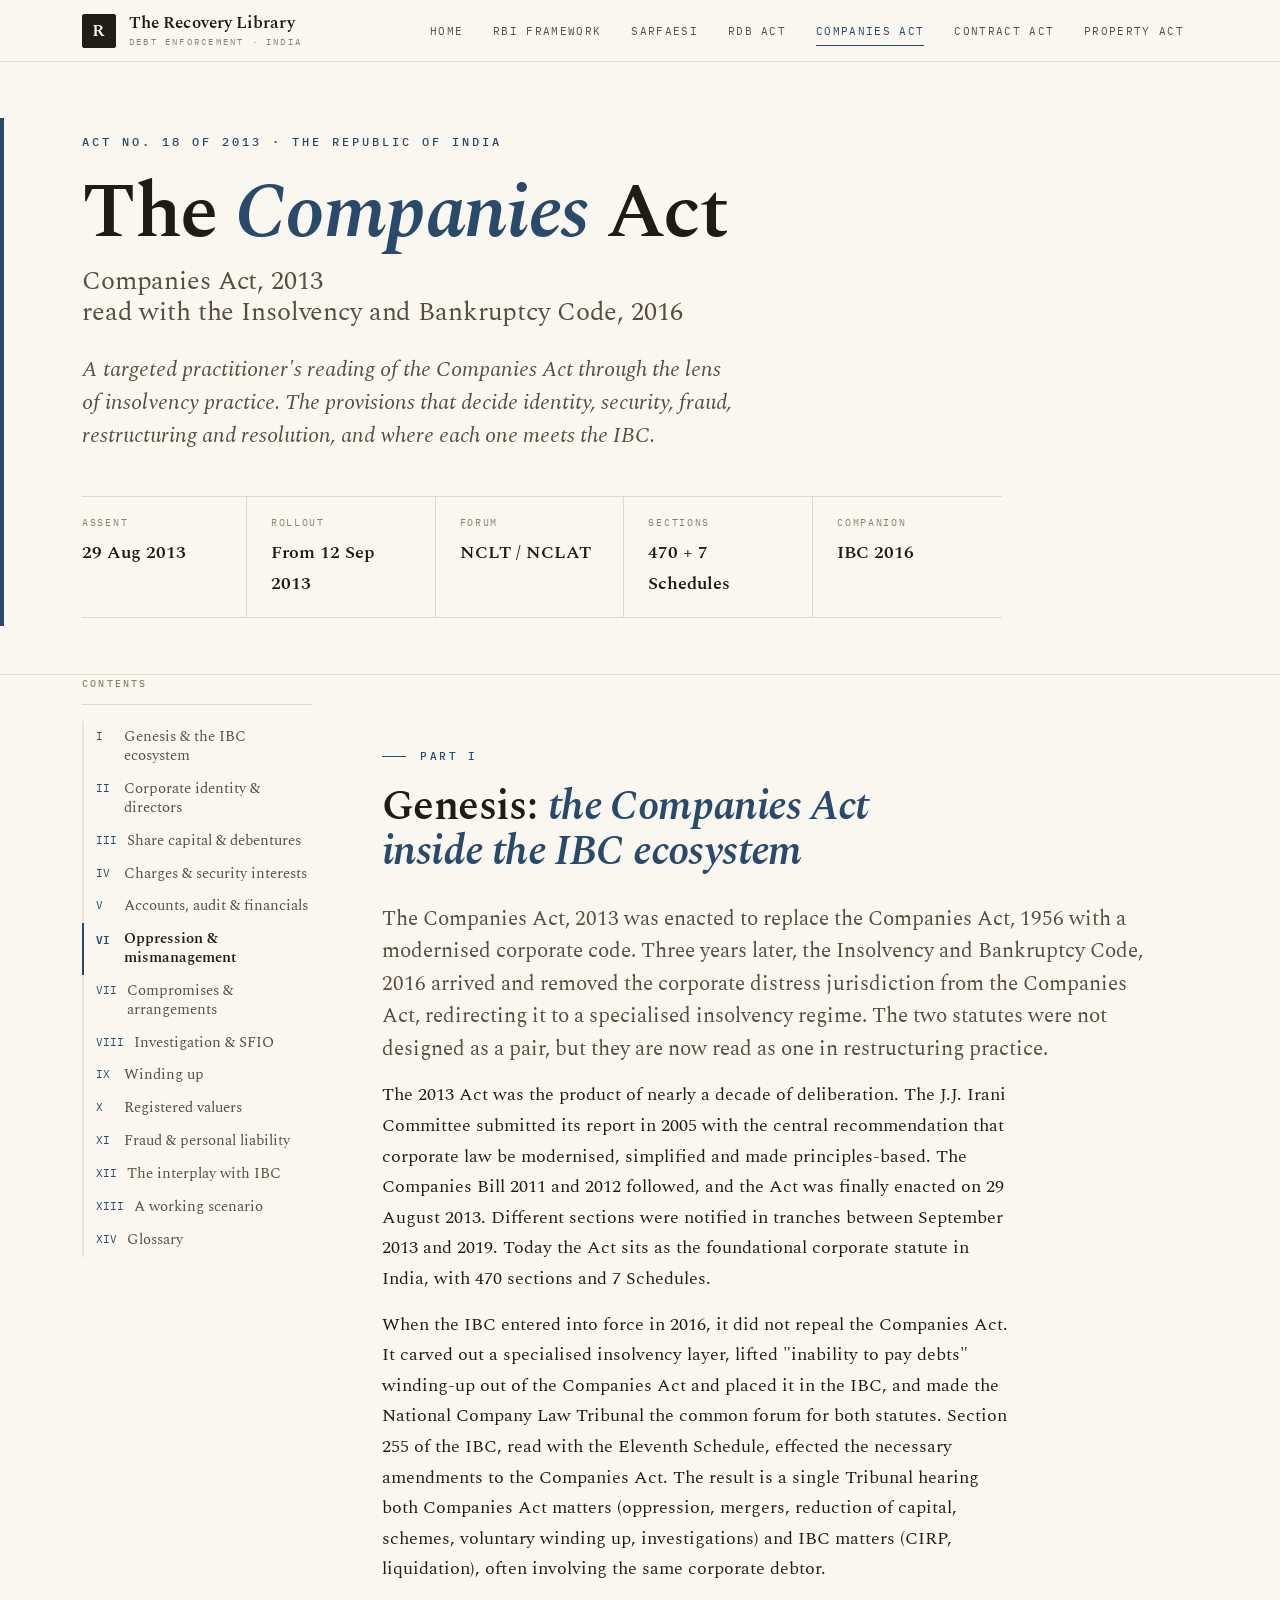
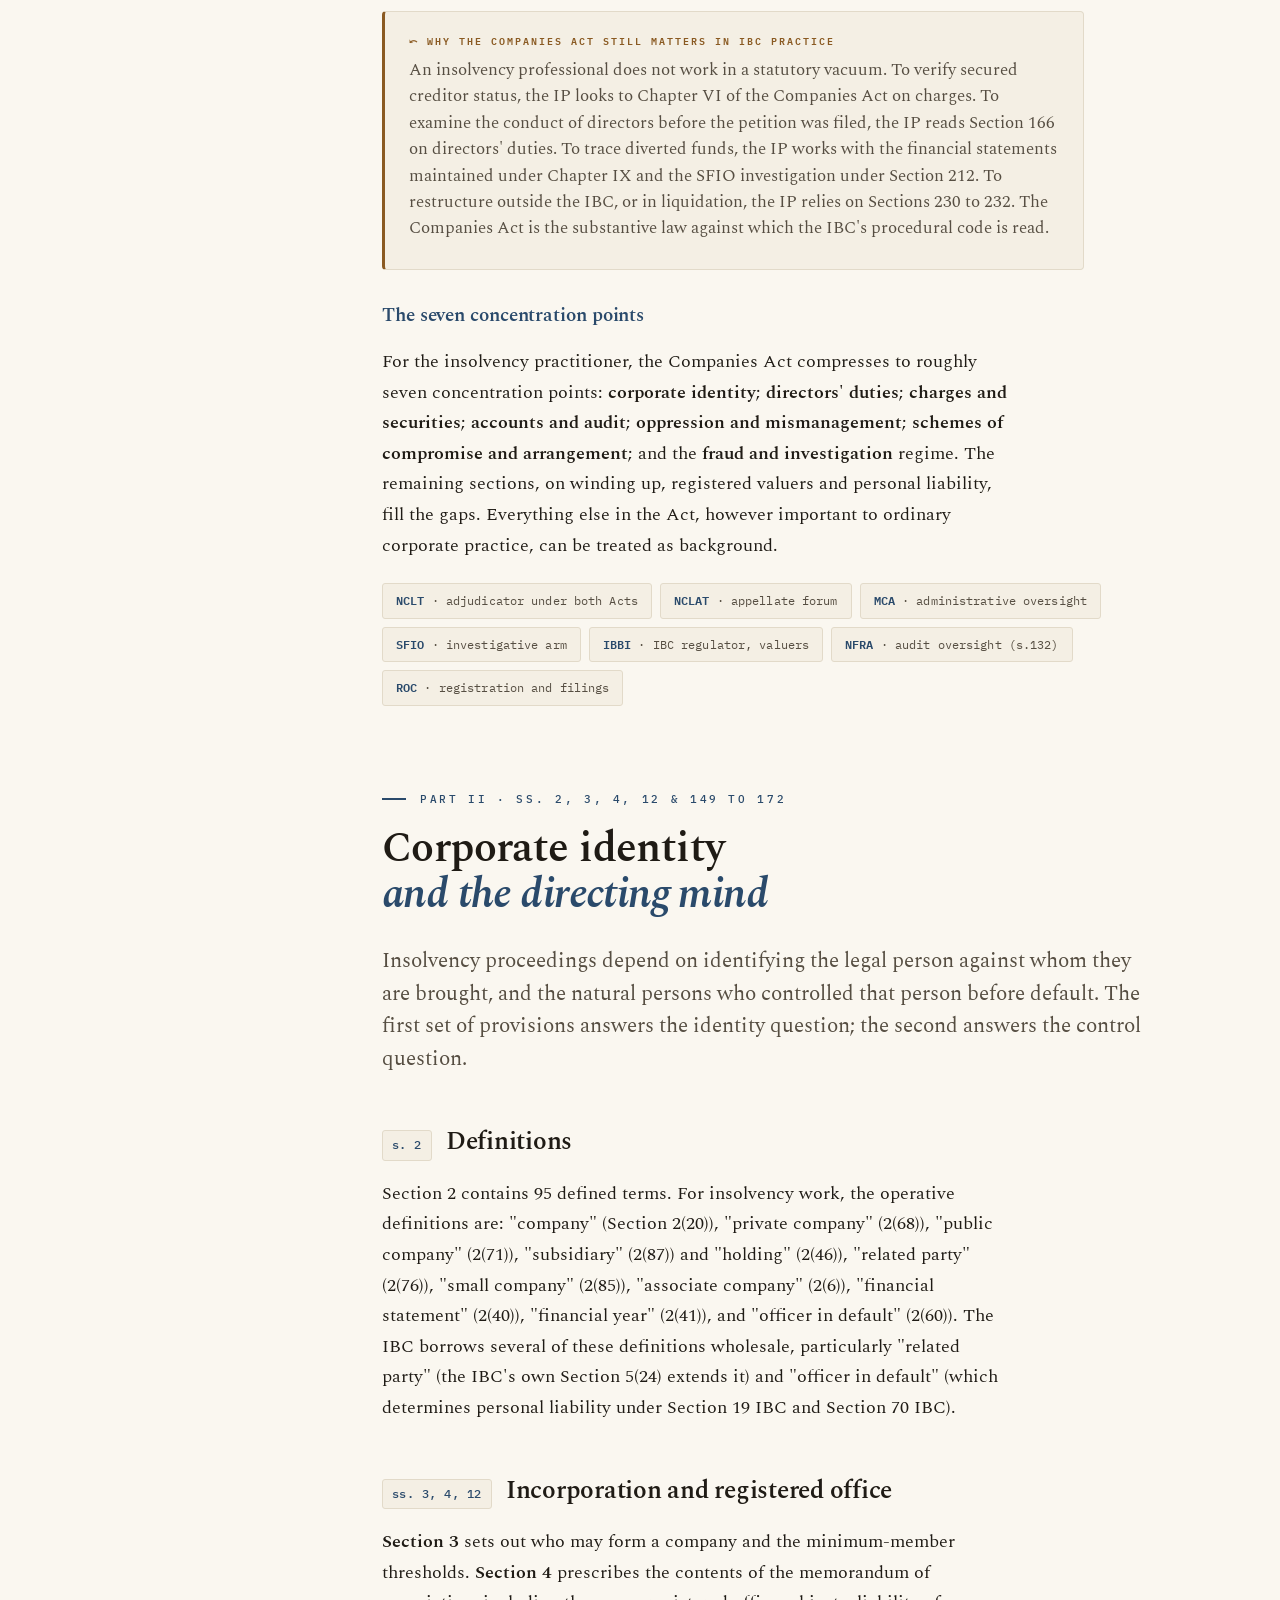
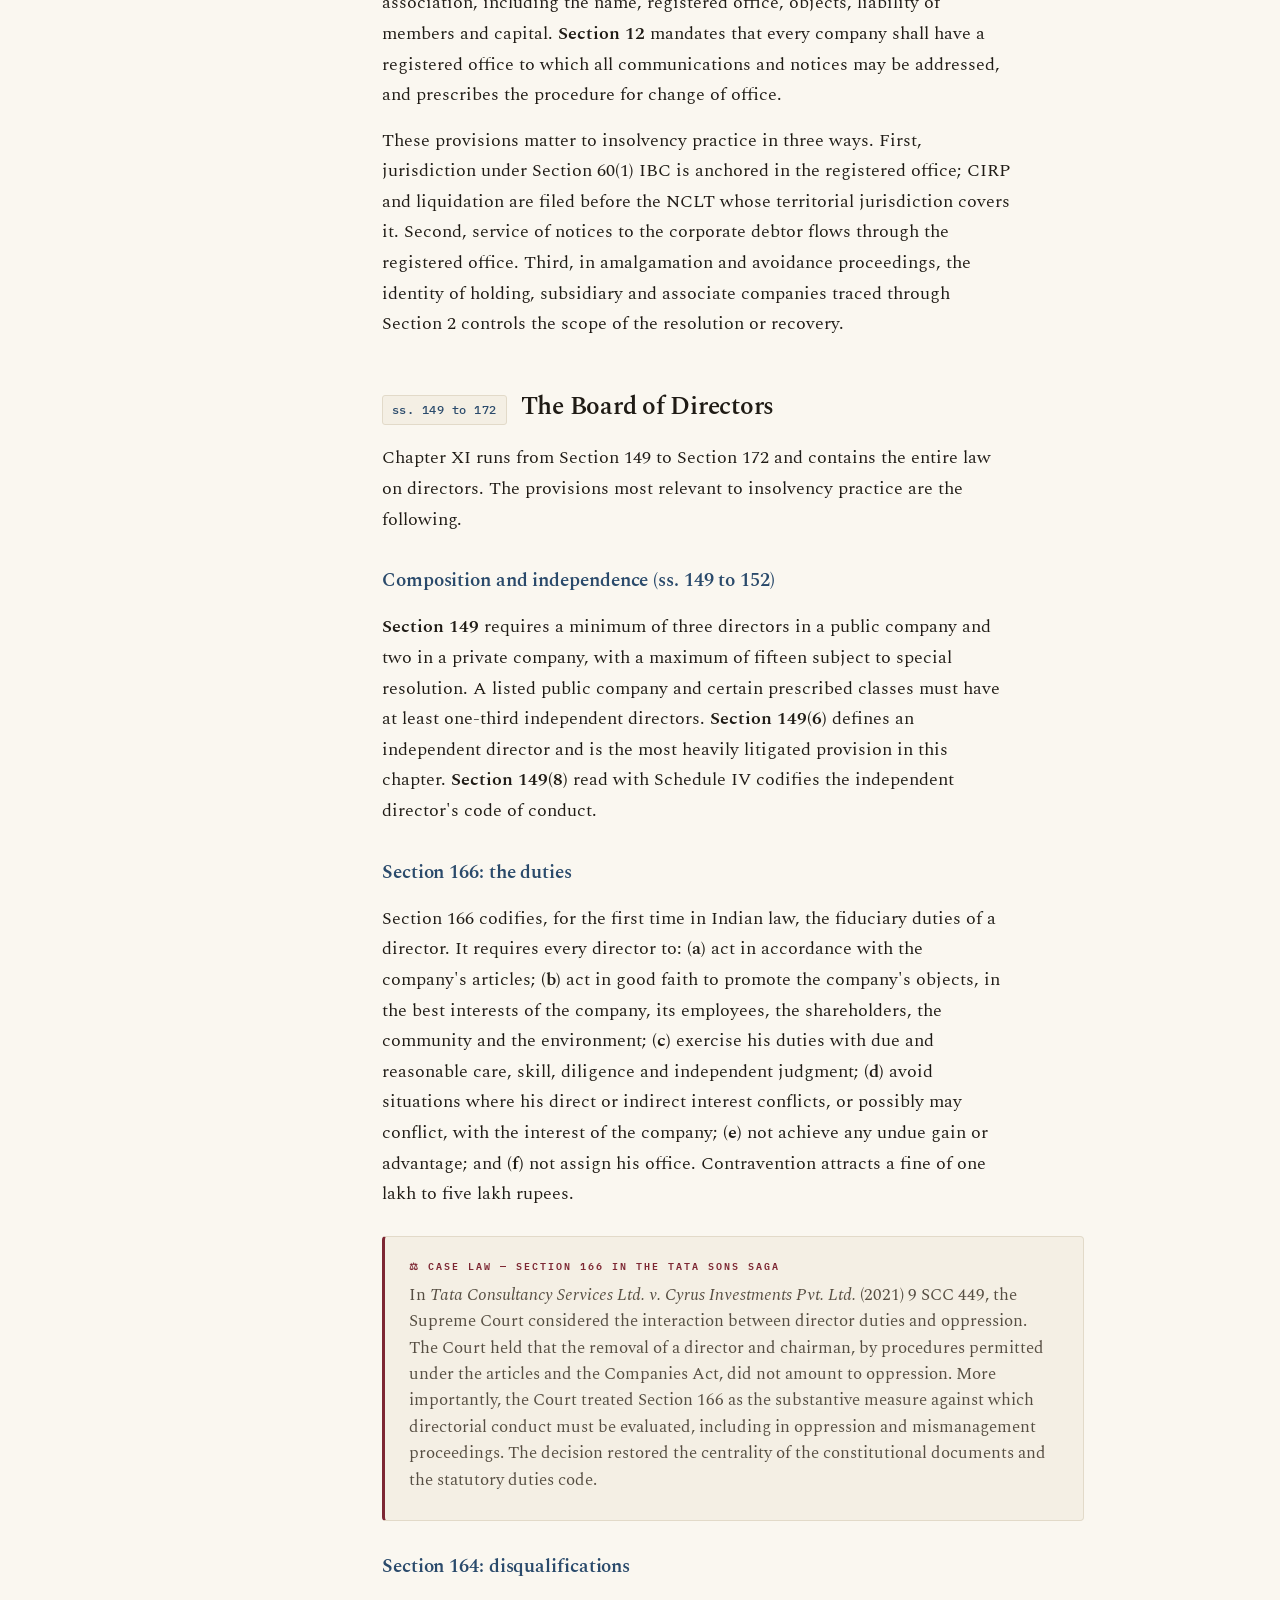
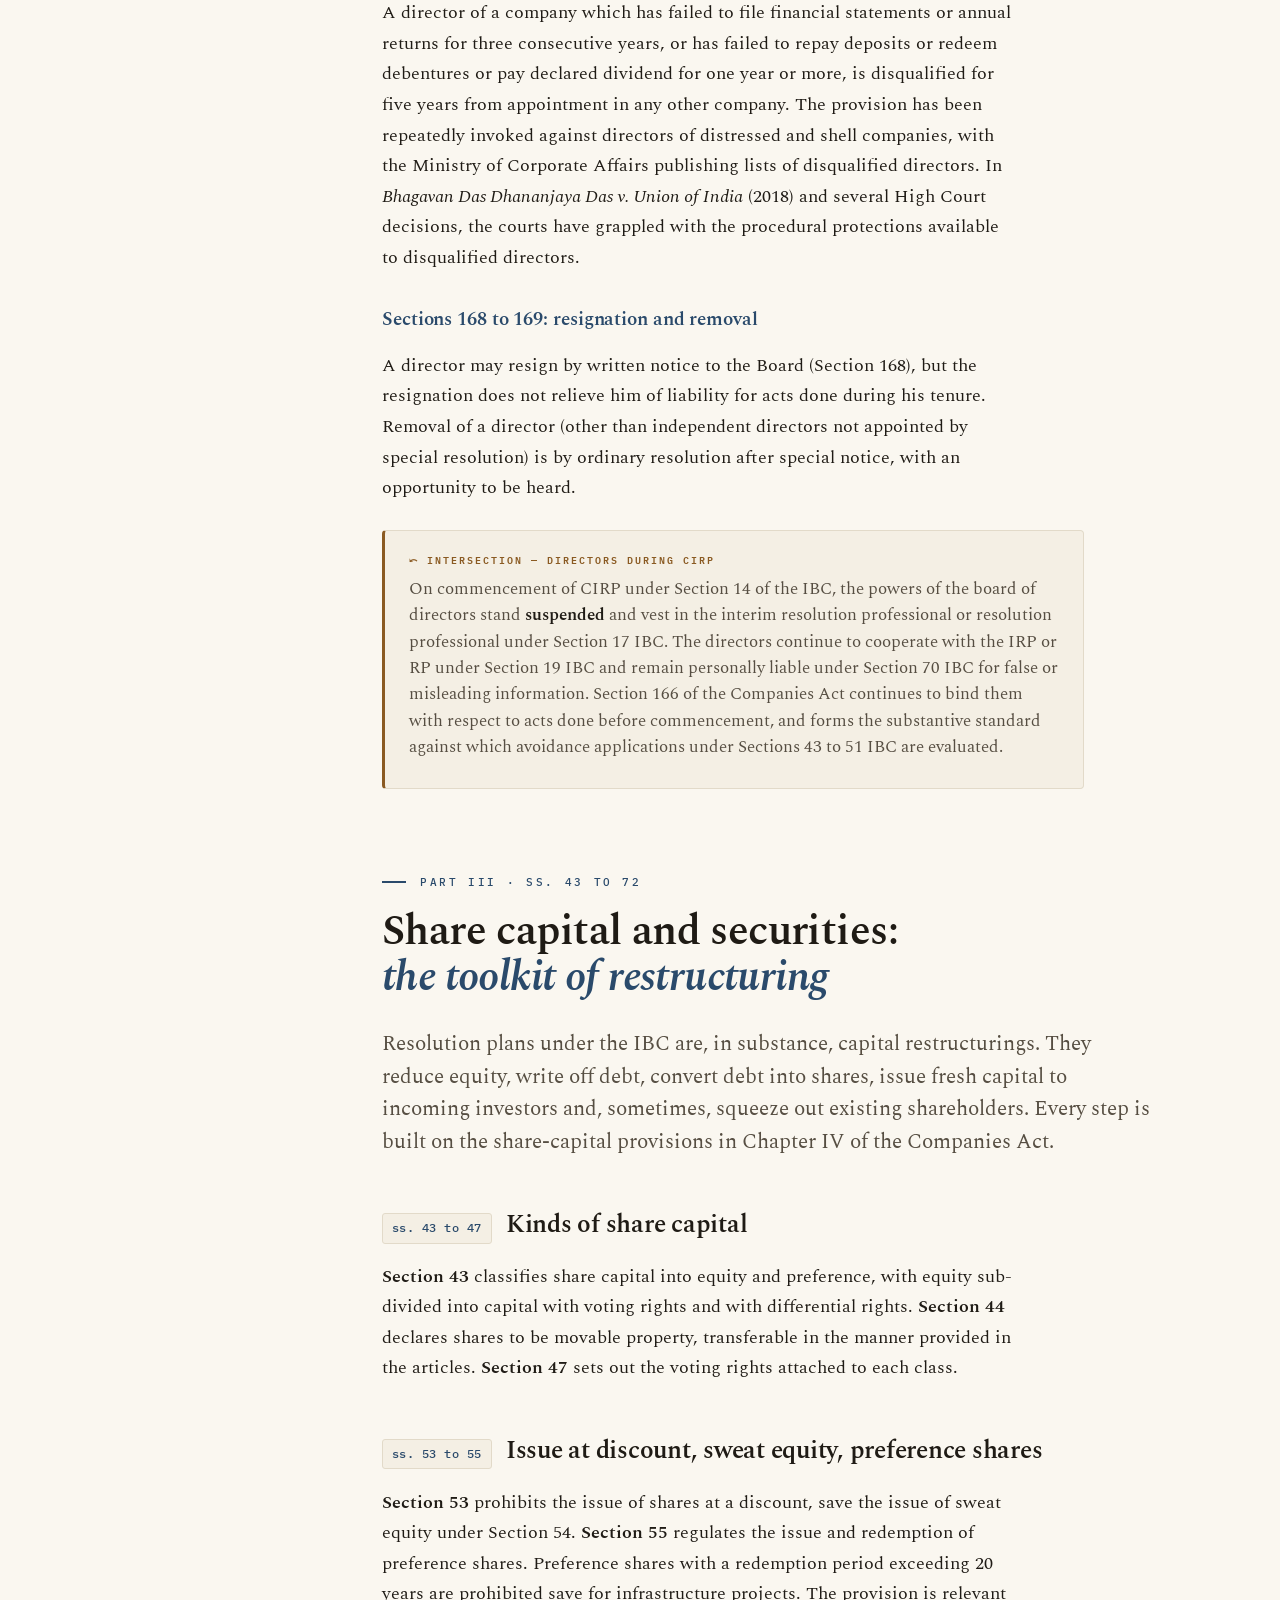
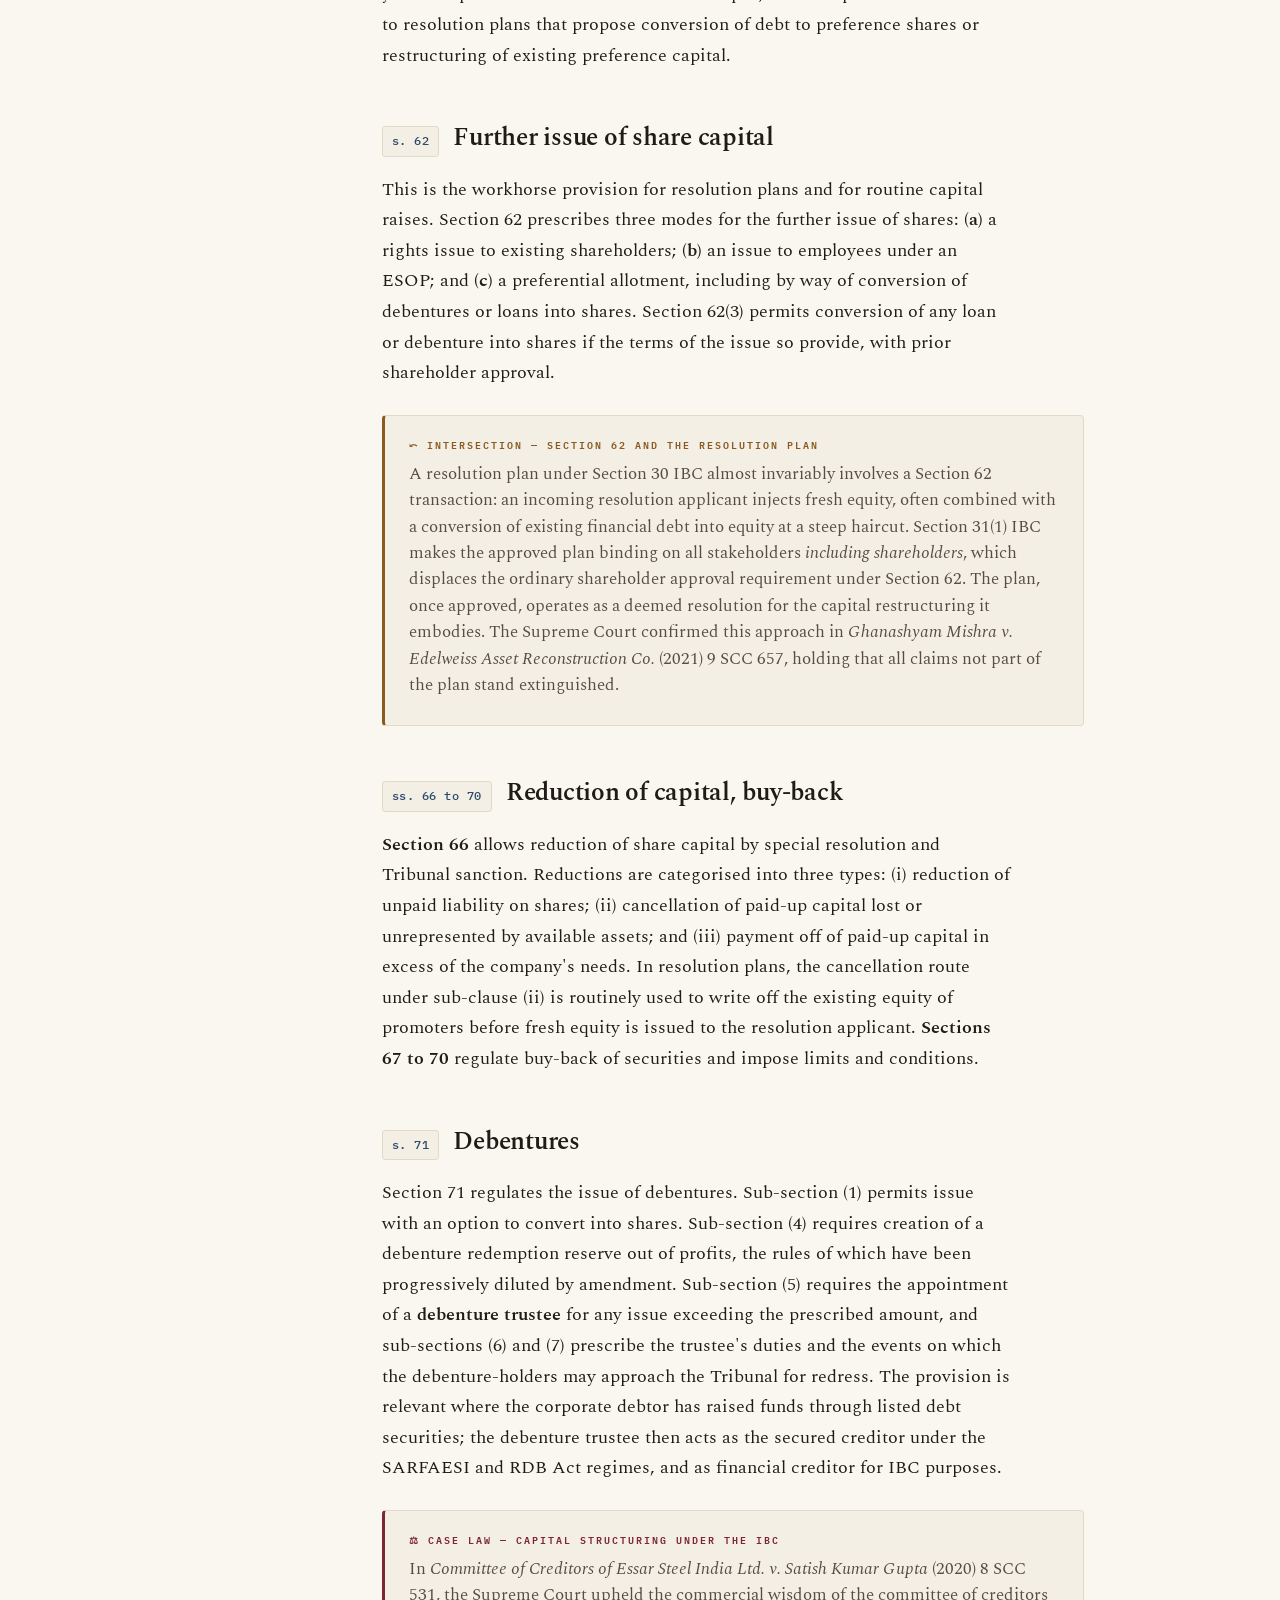
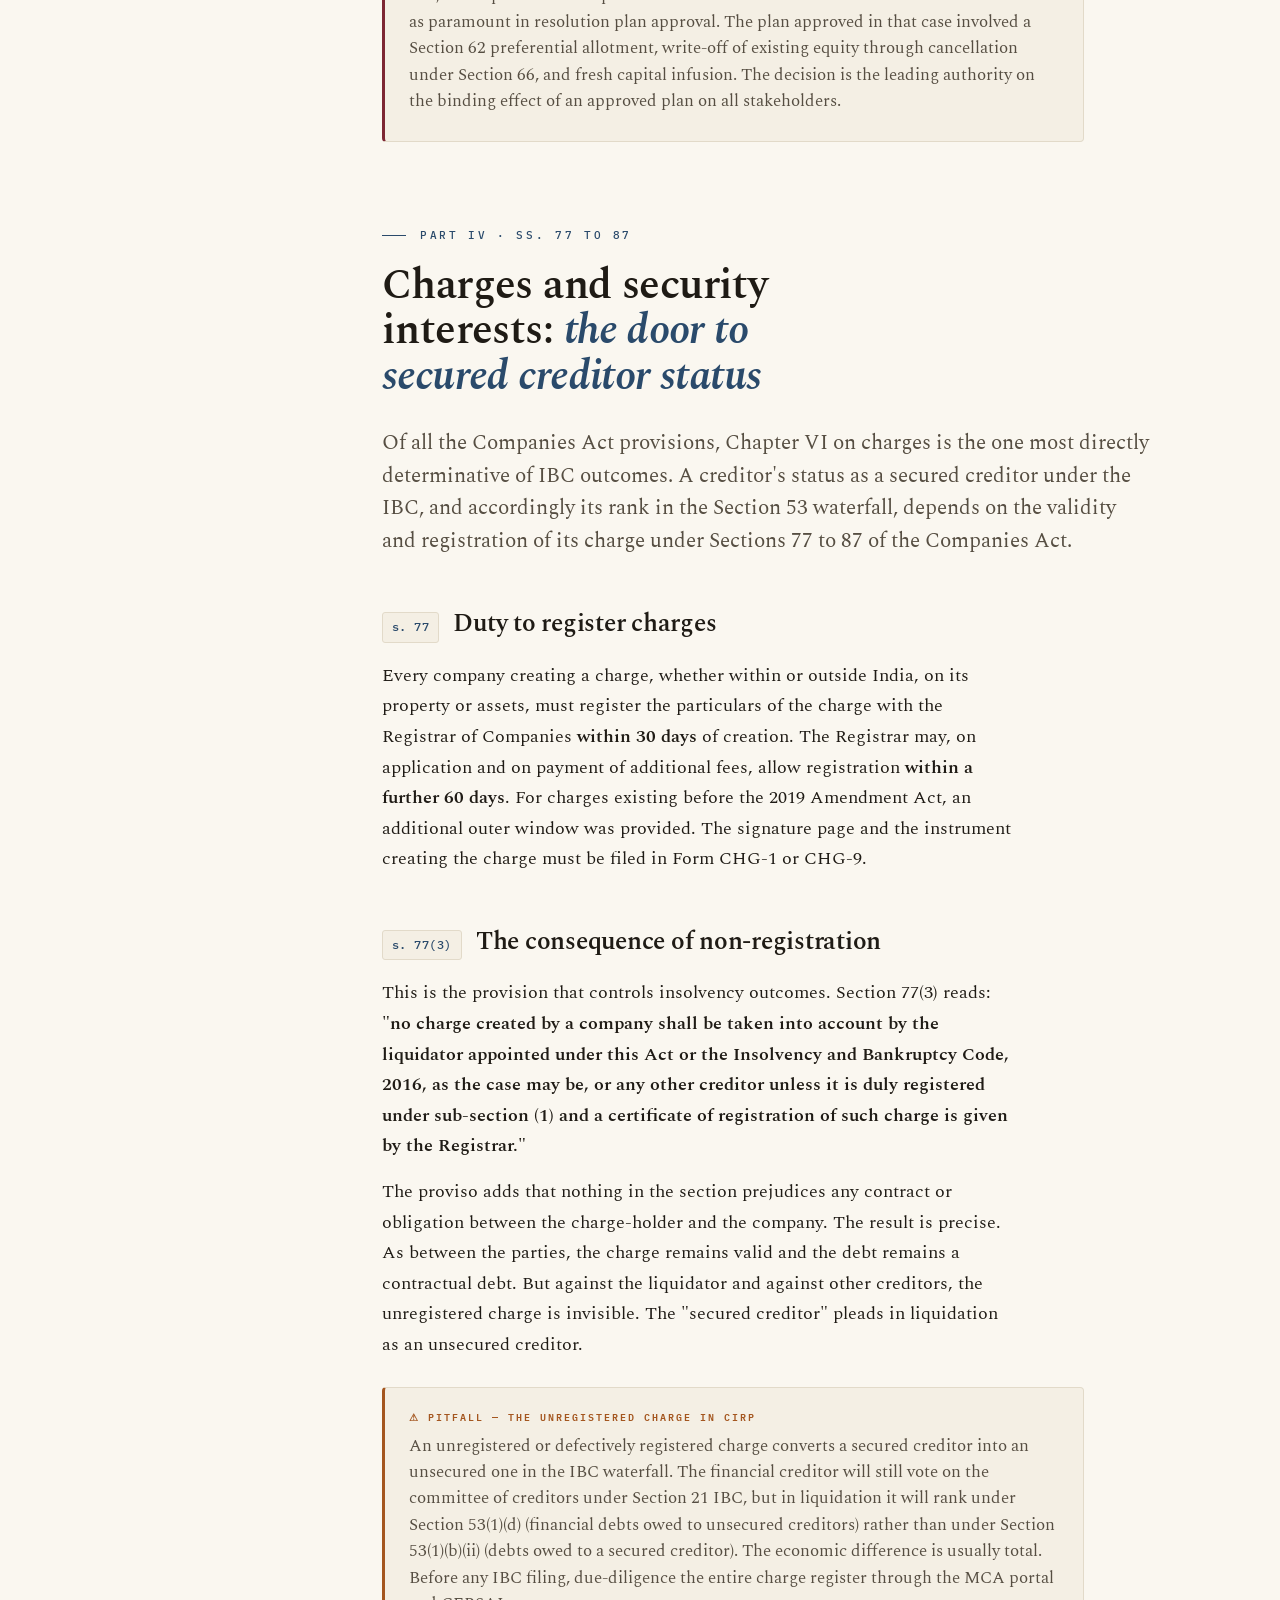
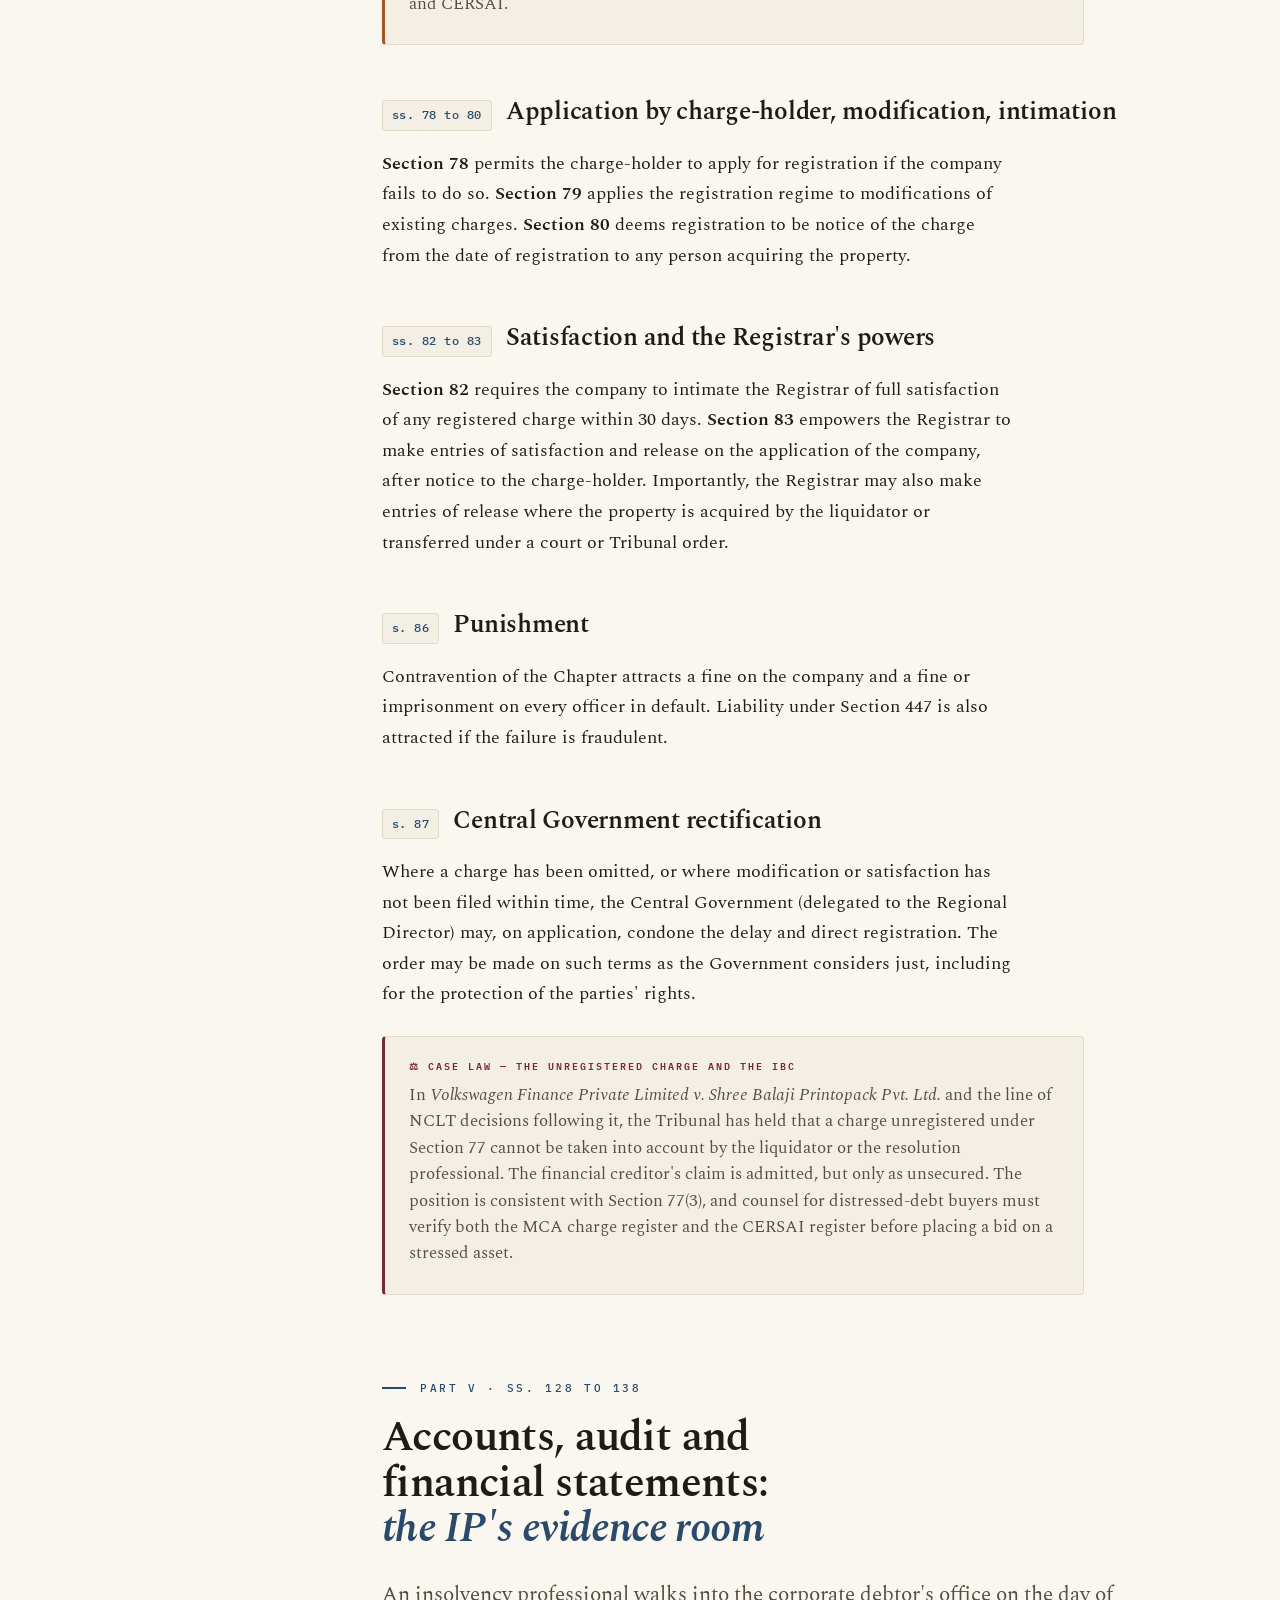
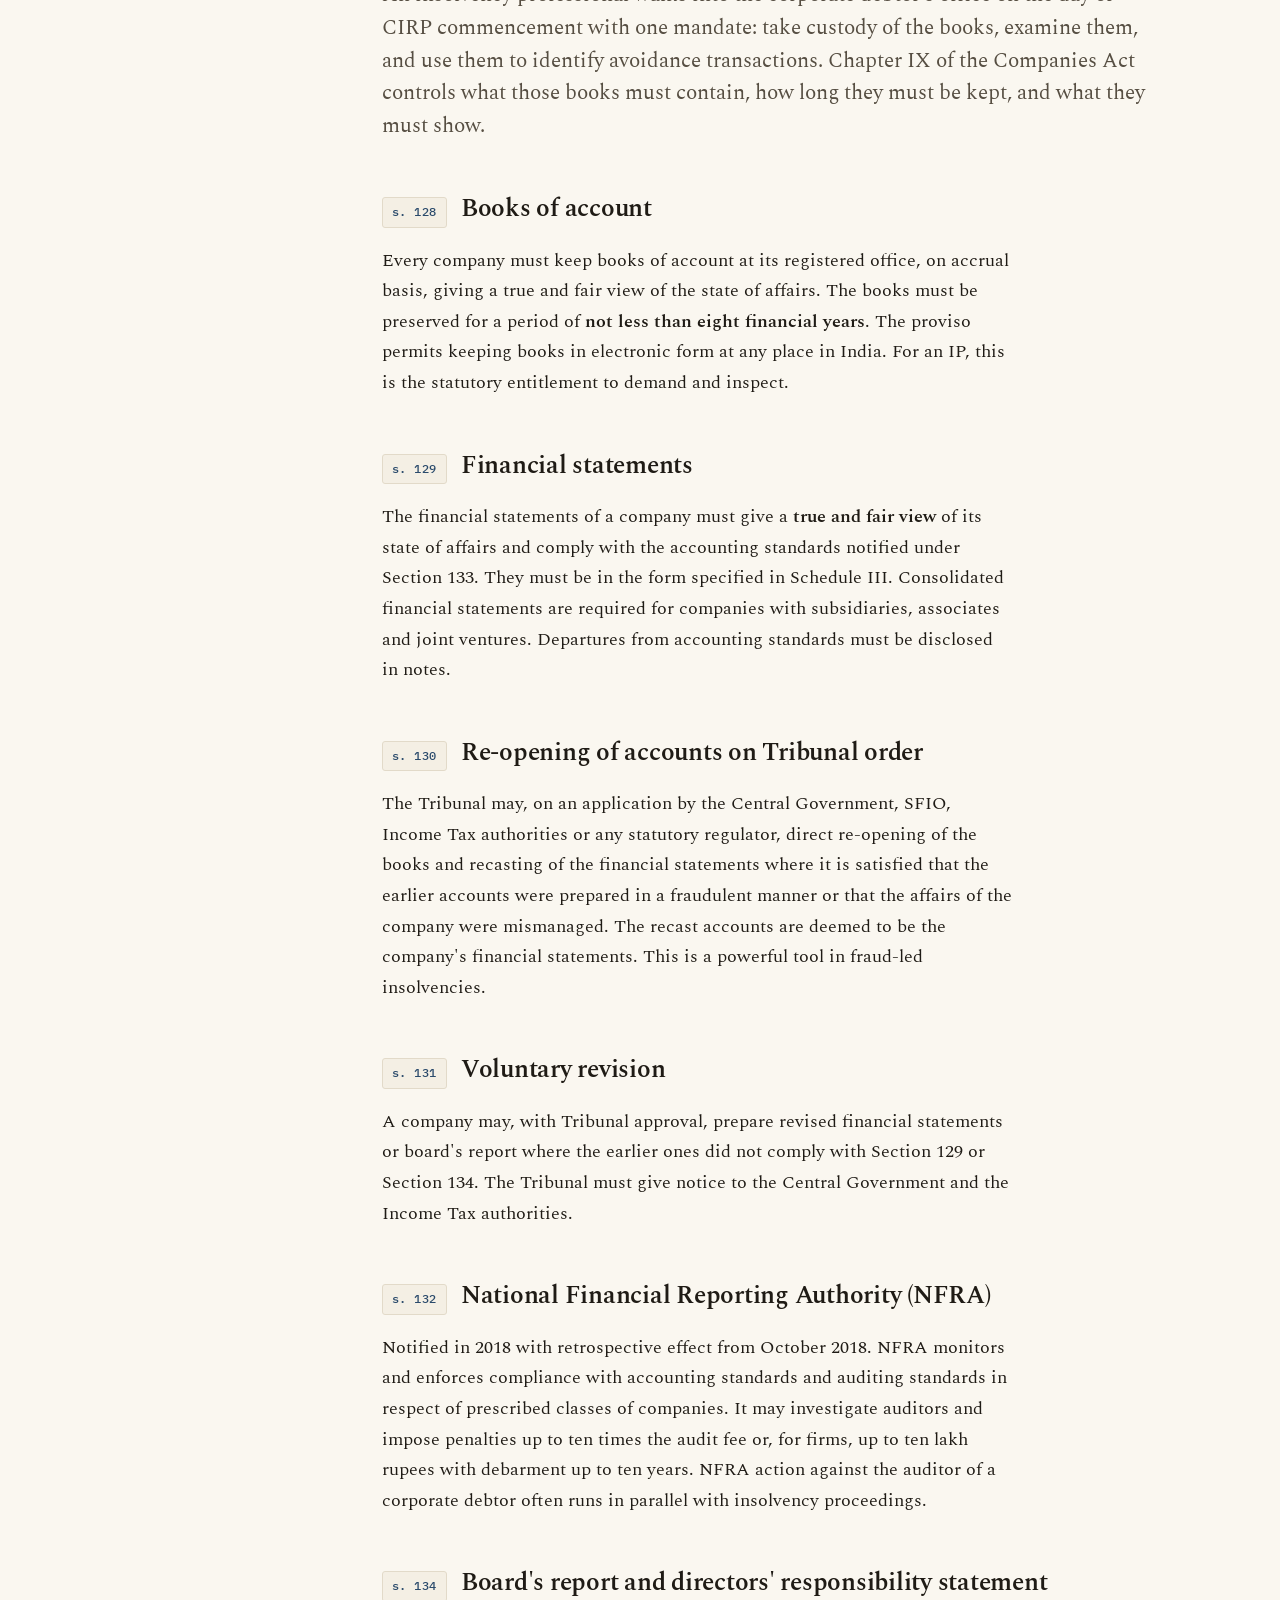
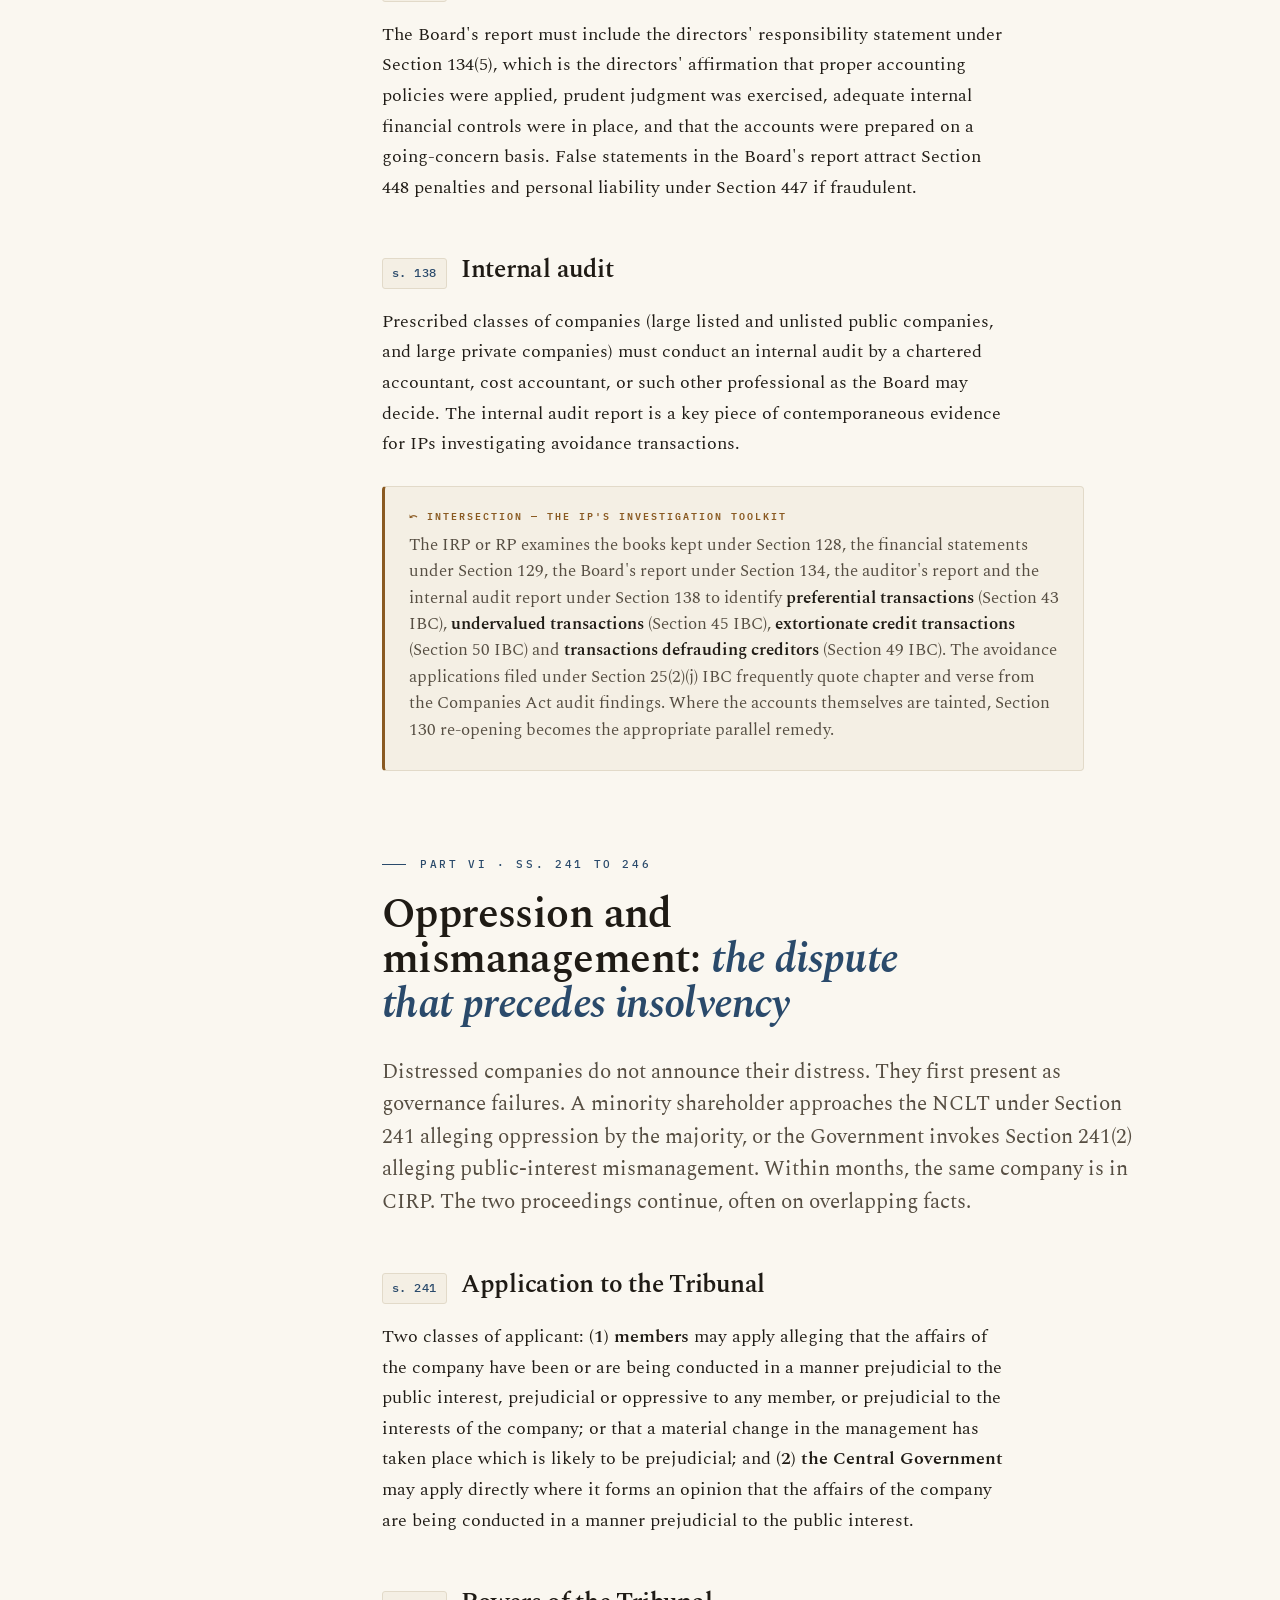
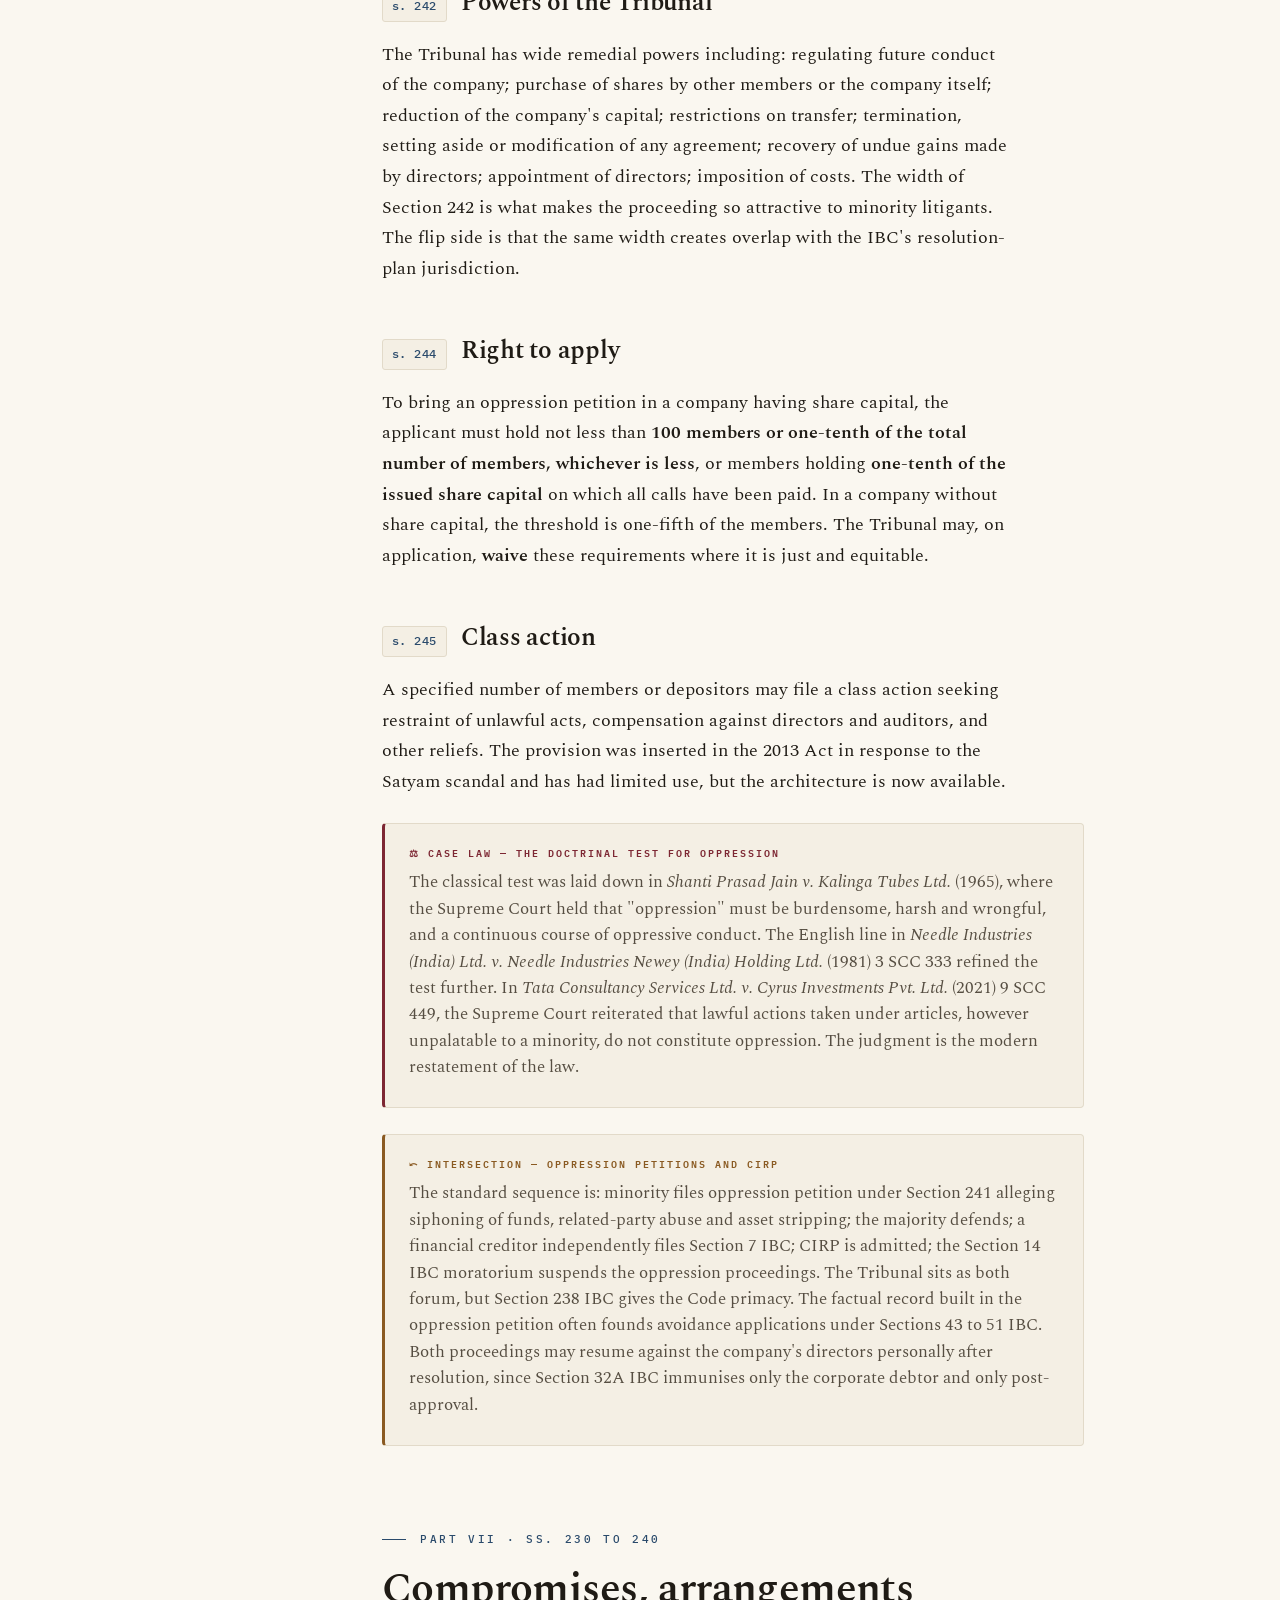
==== commit ac2accb6: "Add files via upload" ====
--- a/companies-act.html
+++ b/companies-act.html
@@ -64,6 +64,8 @@
       <a href="sarfaesi-act.html">SARFAESI</a>
       <a href="rdb-act.html">RDB Act</a>
       <a class="current" href="companies-act.html">Companies Act</a>
+      <a href="contract-act.html">Contract Act</a>
+      <a href="transfer-of-property-act.html">Property Act</a>
     </nav>
   </div>
 </header>
@@ -670,7 +672,7 @@
     <div class="ftop">
       <div>
         <h5>The <em>Recovery</em> Library</h5>
-        <p>A practitioner's reference set on financial restructuring and debt recovery in India — the RBI Prudential Framework, the SARFAESI Act, the Recovery of Debts and Bankruptcy Act, and the Companies Act read with the IBC, together with their leading jurisprudence.</p>
+        <p>A practitioner's reference set on financial restructuring and debt recovery in India — the Indian Contract Act, the Transfer of Property Act, the RBI Prudential Framework, the SARFAESI Act, the Recovery of Debts and Bankruptcy Act, and the Companies Act read with the IBC, together with their leading jurisprudence.</p>
       </div>
       <div class="fnav">
         <span class="fl">The Volumes</span>
@@ -679,6 +681,8 @@
         <a href="sarfaesi-act.html">II · SARFAESI Act</a>
         <a href="rdb-act.html">III · RDB Act</a>
         <a href="companies-act.html">IV · Companies Act</a>
+        <a href="contract-act.html">V · Contract Act</a>
+        <a href="transfer-of-property-act.html">VI · Transfer of Property Act</a>
       </div>
     </div>
     <p class="disc"><strong>A note on use.</strong> These explainers are study and reference aids synthesised from the bare statutes, RBI directions and settled case law. Statutory positions and citations should be verified against the current text before professional reliance. They are not legal advice.</p>
--- a/library.css
+++ b/library.css
@@ -40,6 +40,8 @@
 body[data-vol="sar"]{ --accent:#7d2733; --accent-deep:#5f1c26; --accent-soft:#f1e7e4; }
 body[data-vol="rdb"]{ --accent:#285049; --accent-deep:#1c3a35; --accent-soft:#e4ece9; }
 body[data-vol="ca"]{  --accent:#2a4a6b; --accent-deep:#1b3a52; --accent-soft:#e4eaf0; }
+body[data-vol="ct"]{  --accent:#5b3a6b; --accent-deep:#43284f; --accent-soft:#ebe3f0; }
+body[data-vol="tp"]{  --accent:#3d5a34; --accent-deep:#2c4226; --accent-soft:#e6ece1; }
 
 *{box-sizing:border-box;}
 html{scroll-behavior:smooth;scroll-padding-top:96px;}
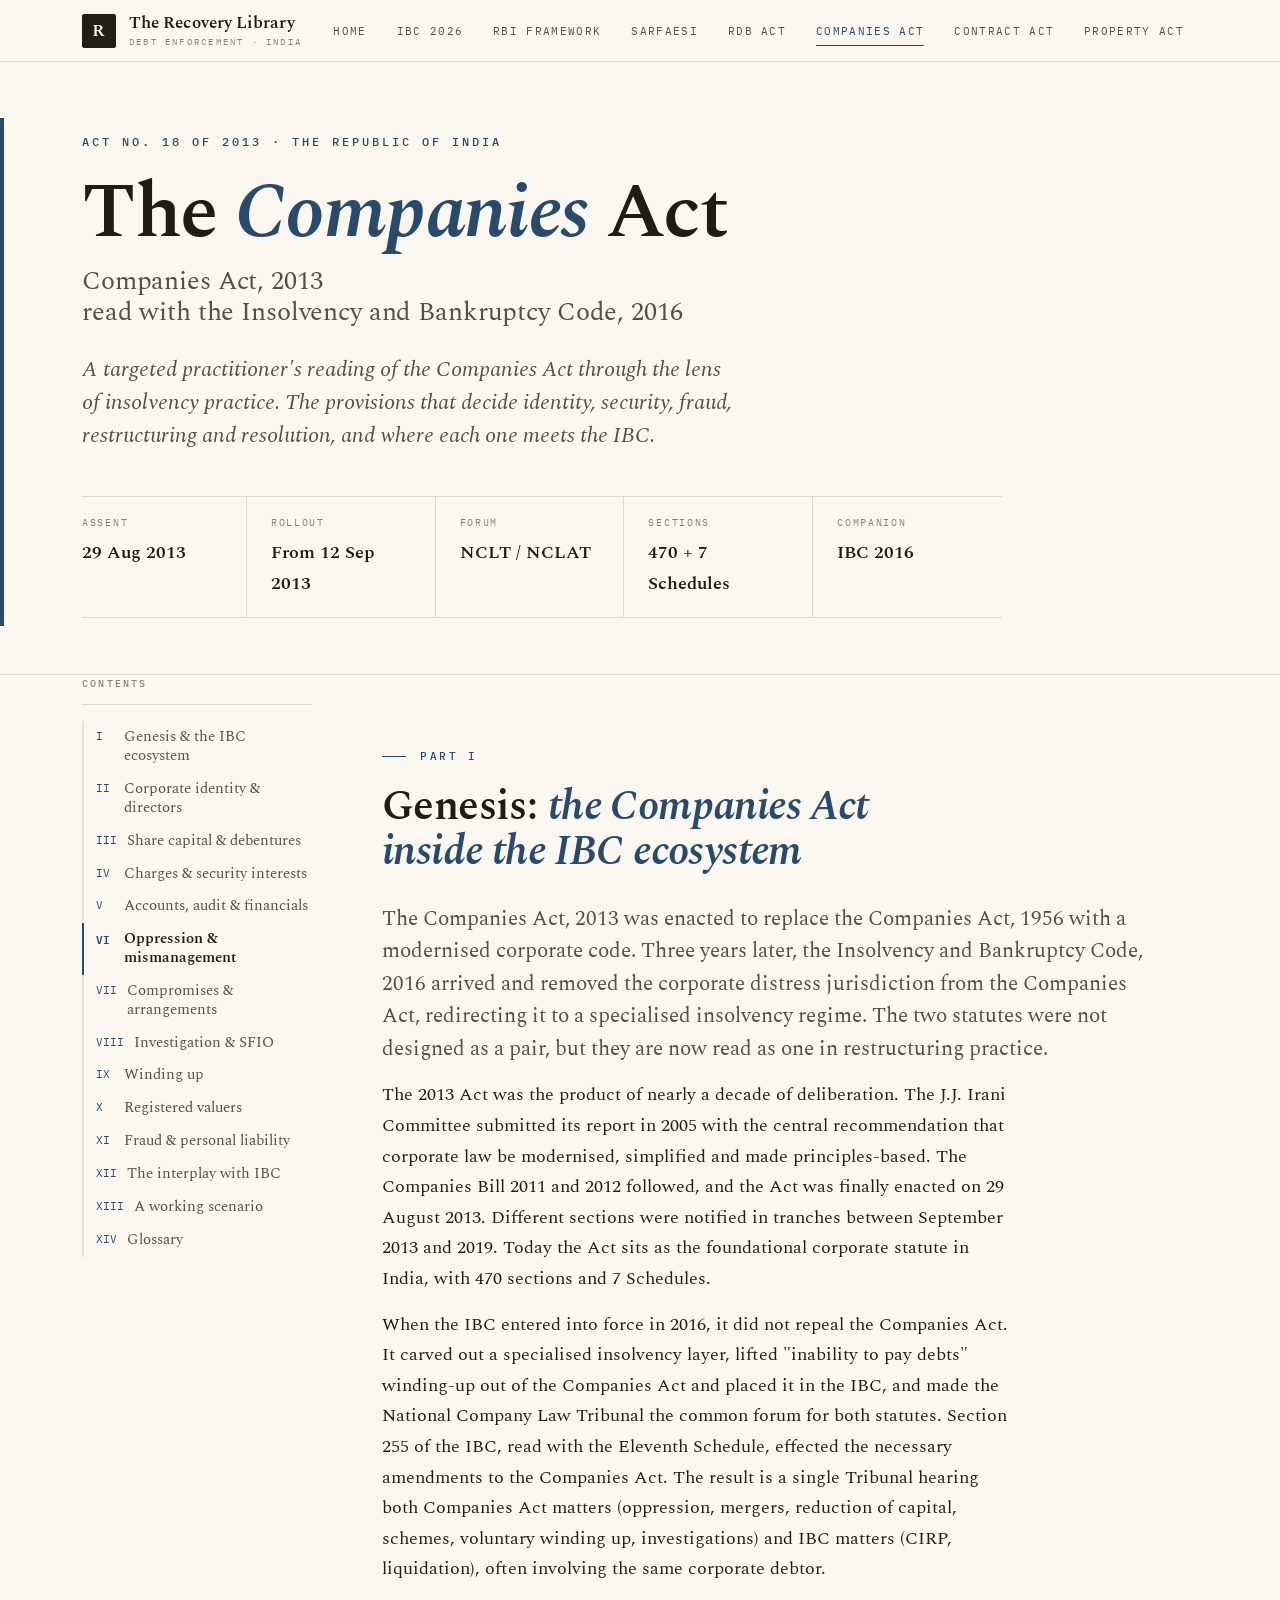
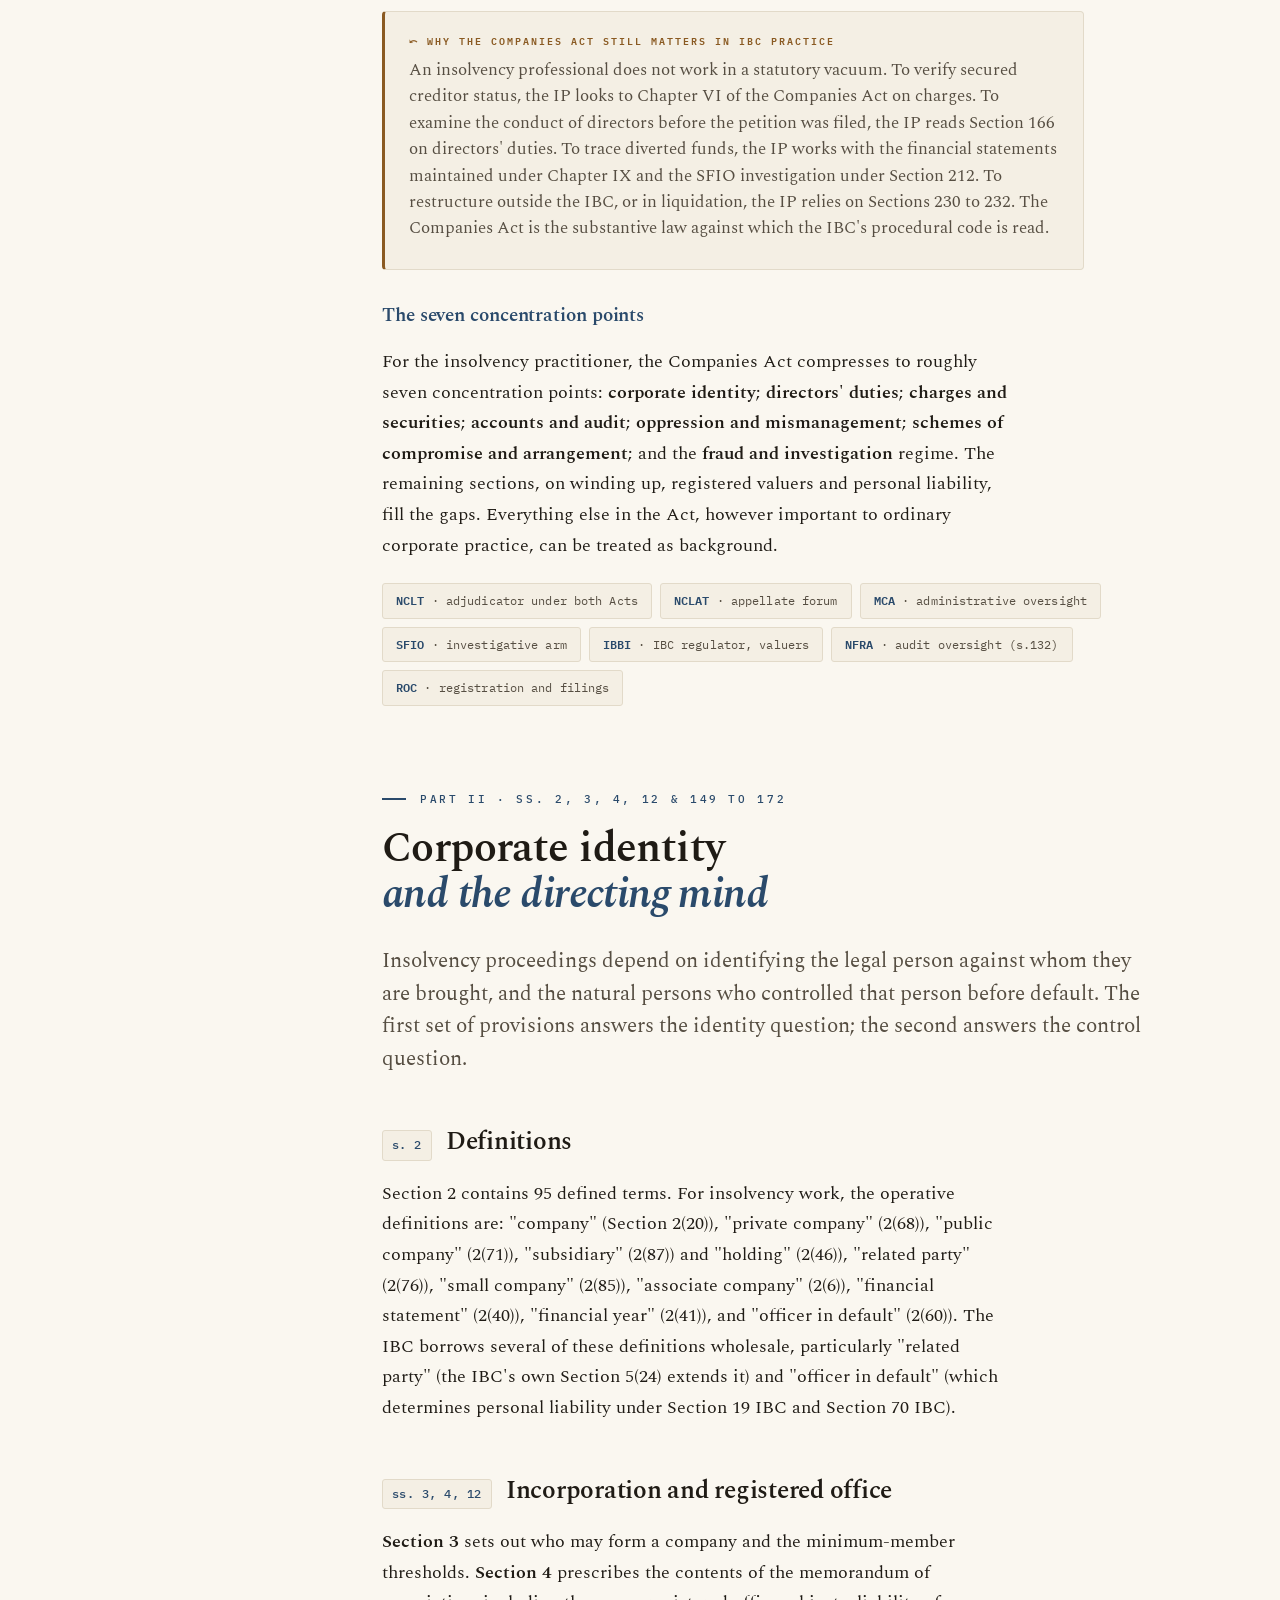
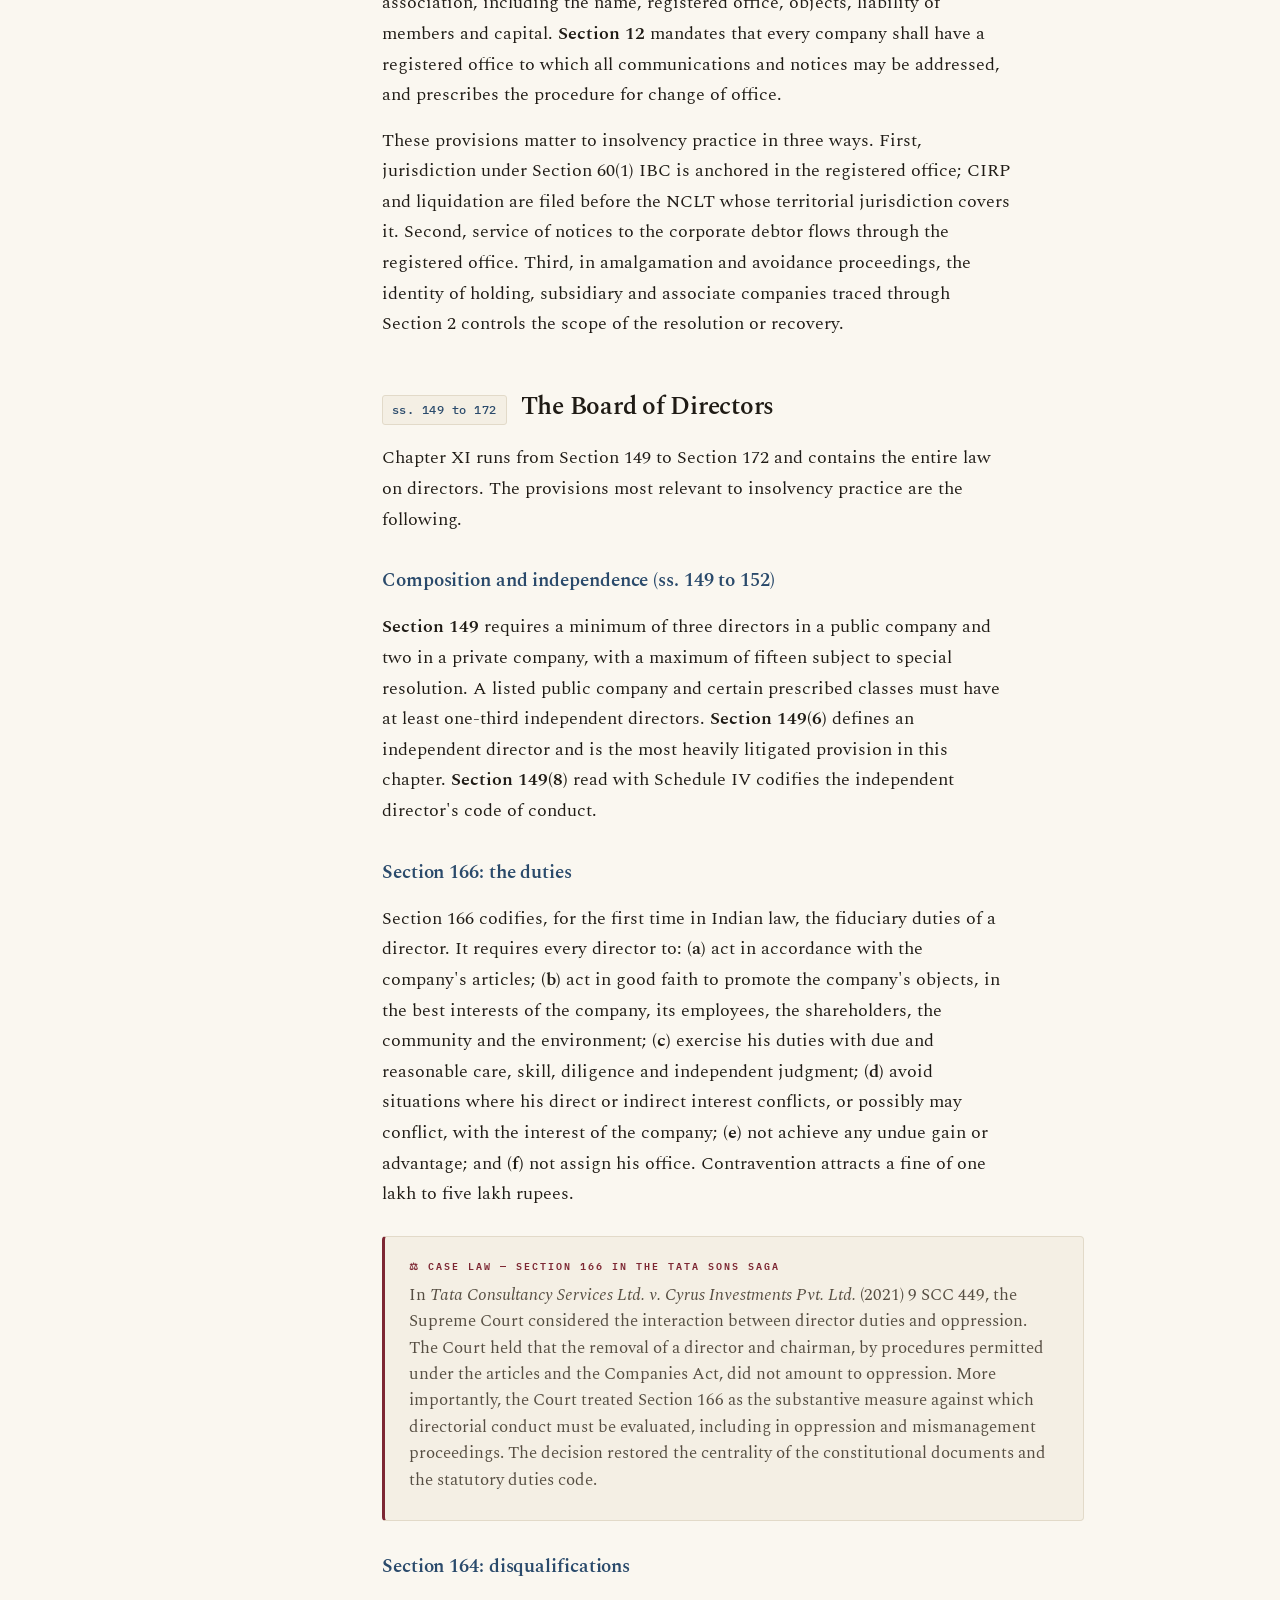
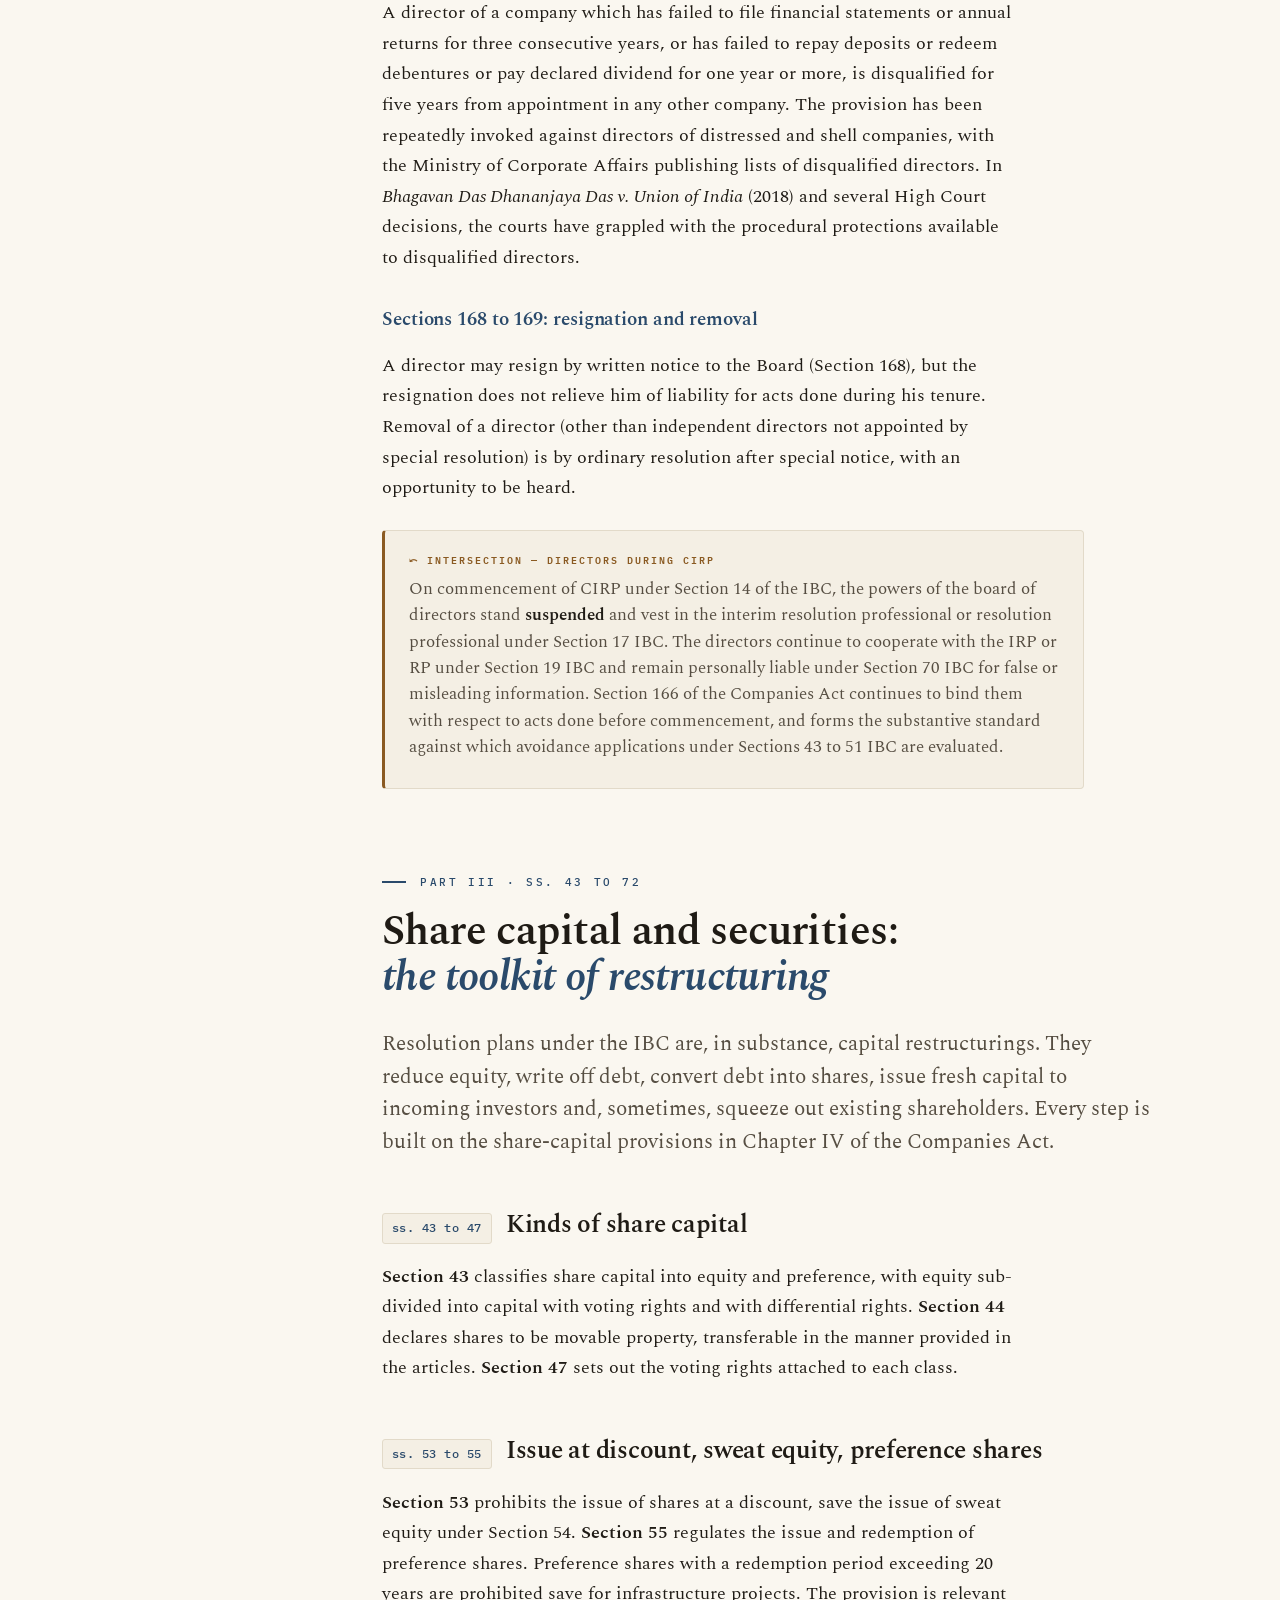
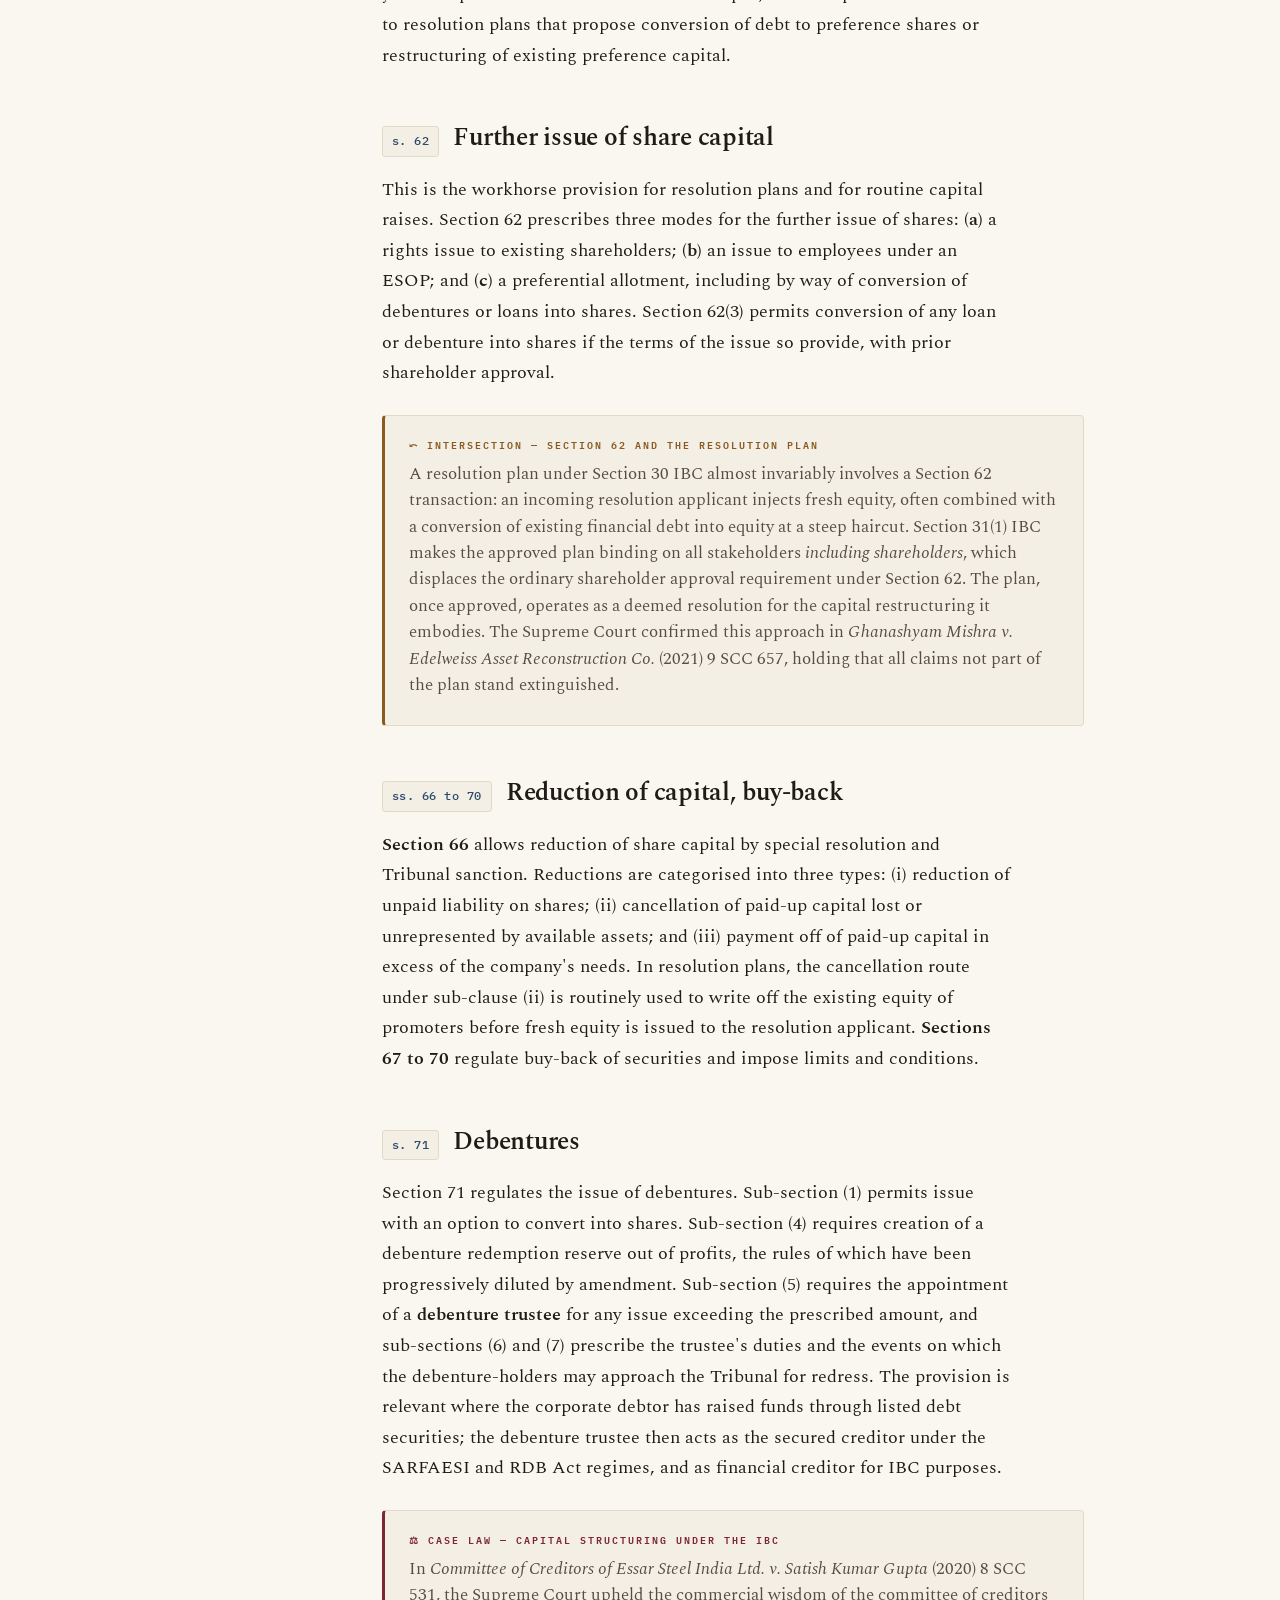
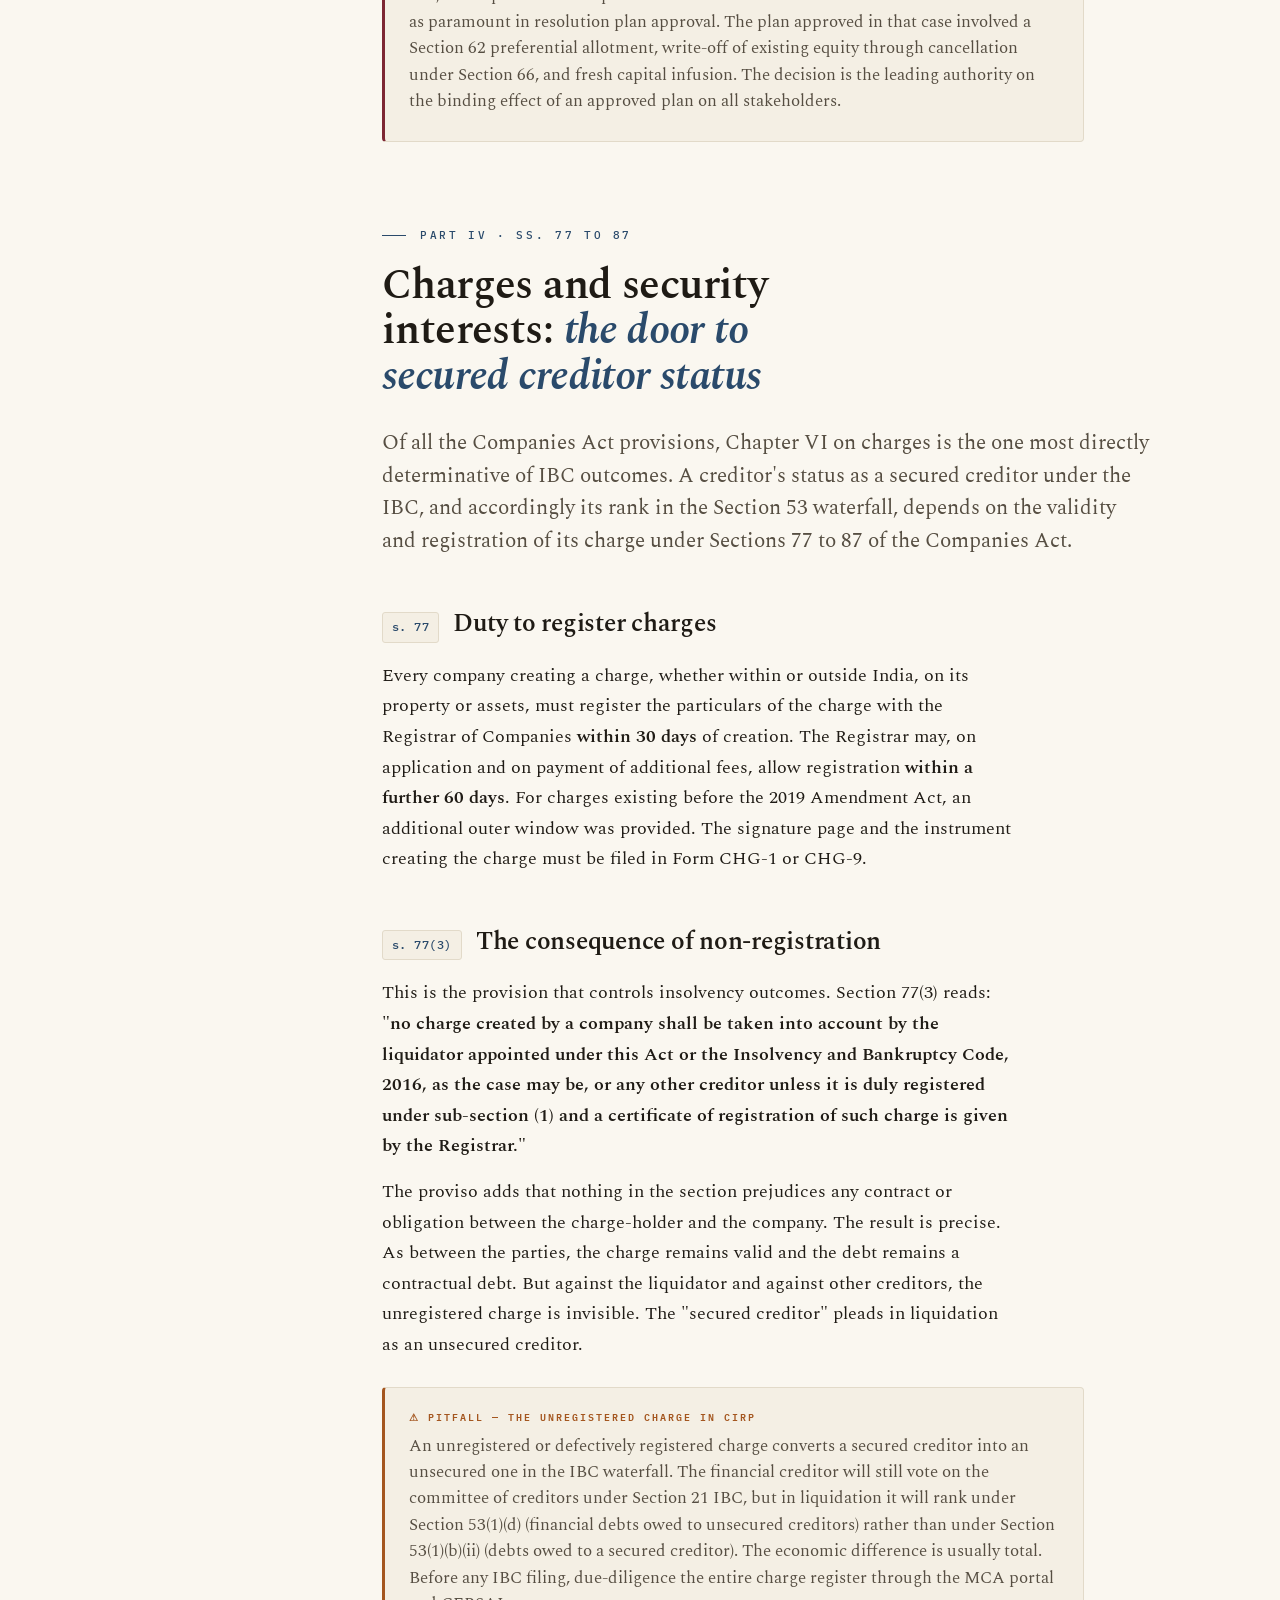
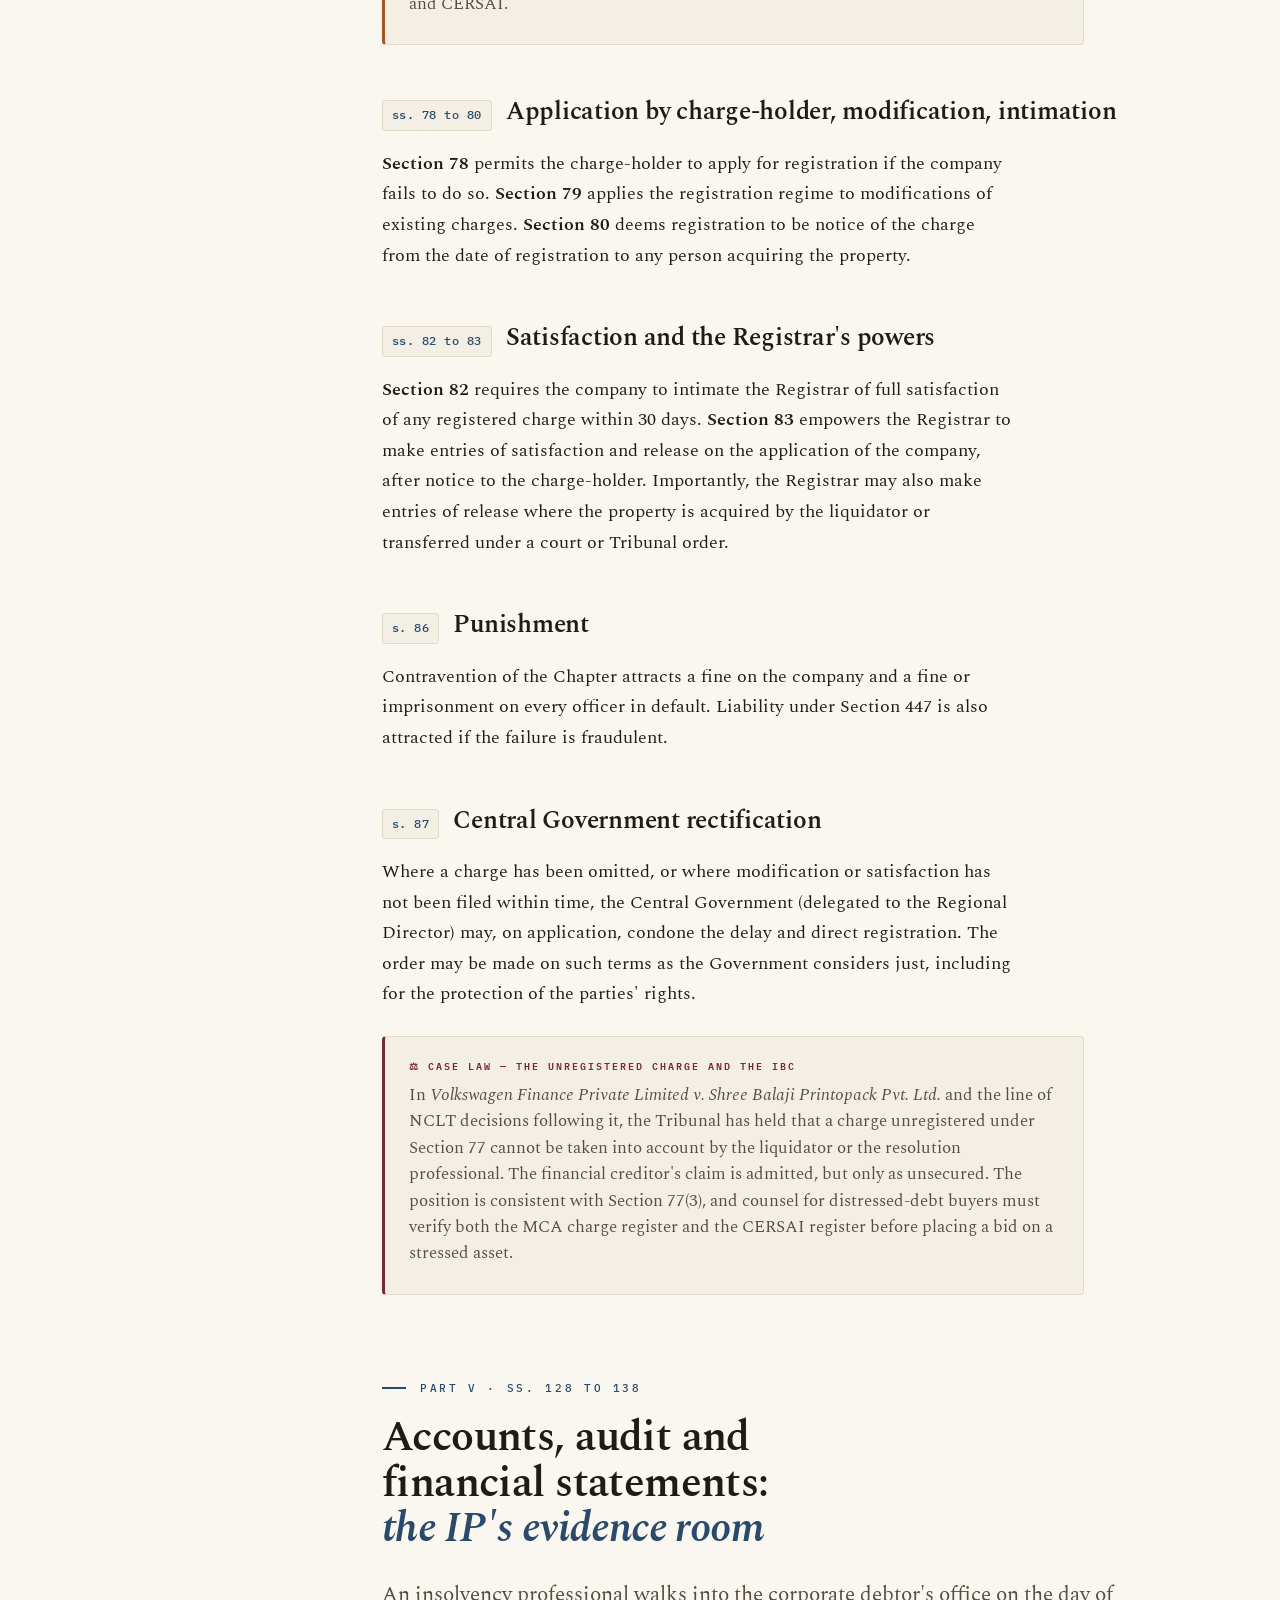
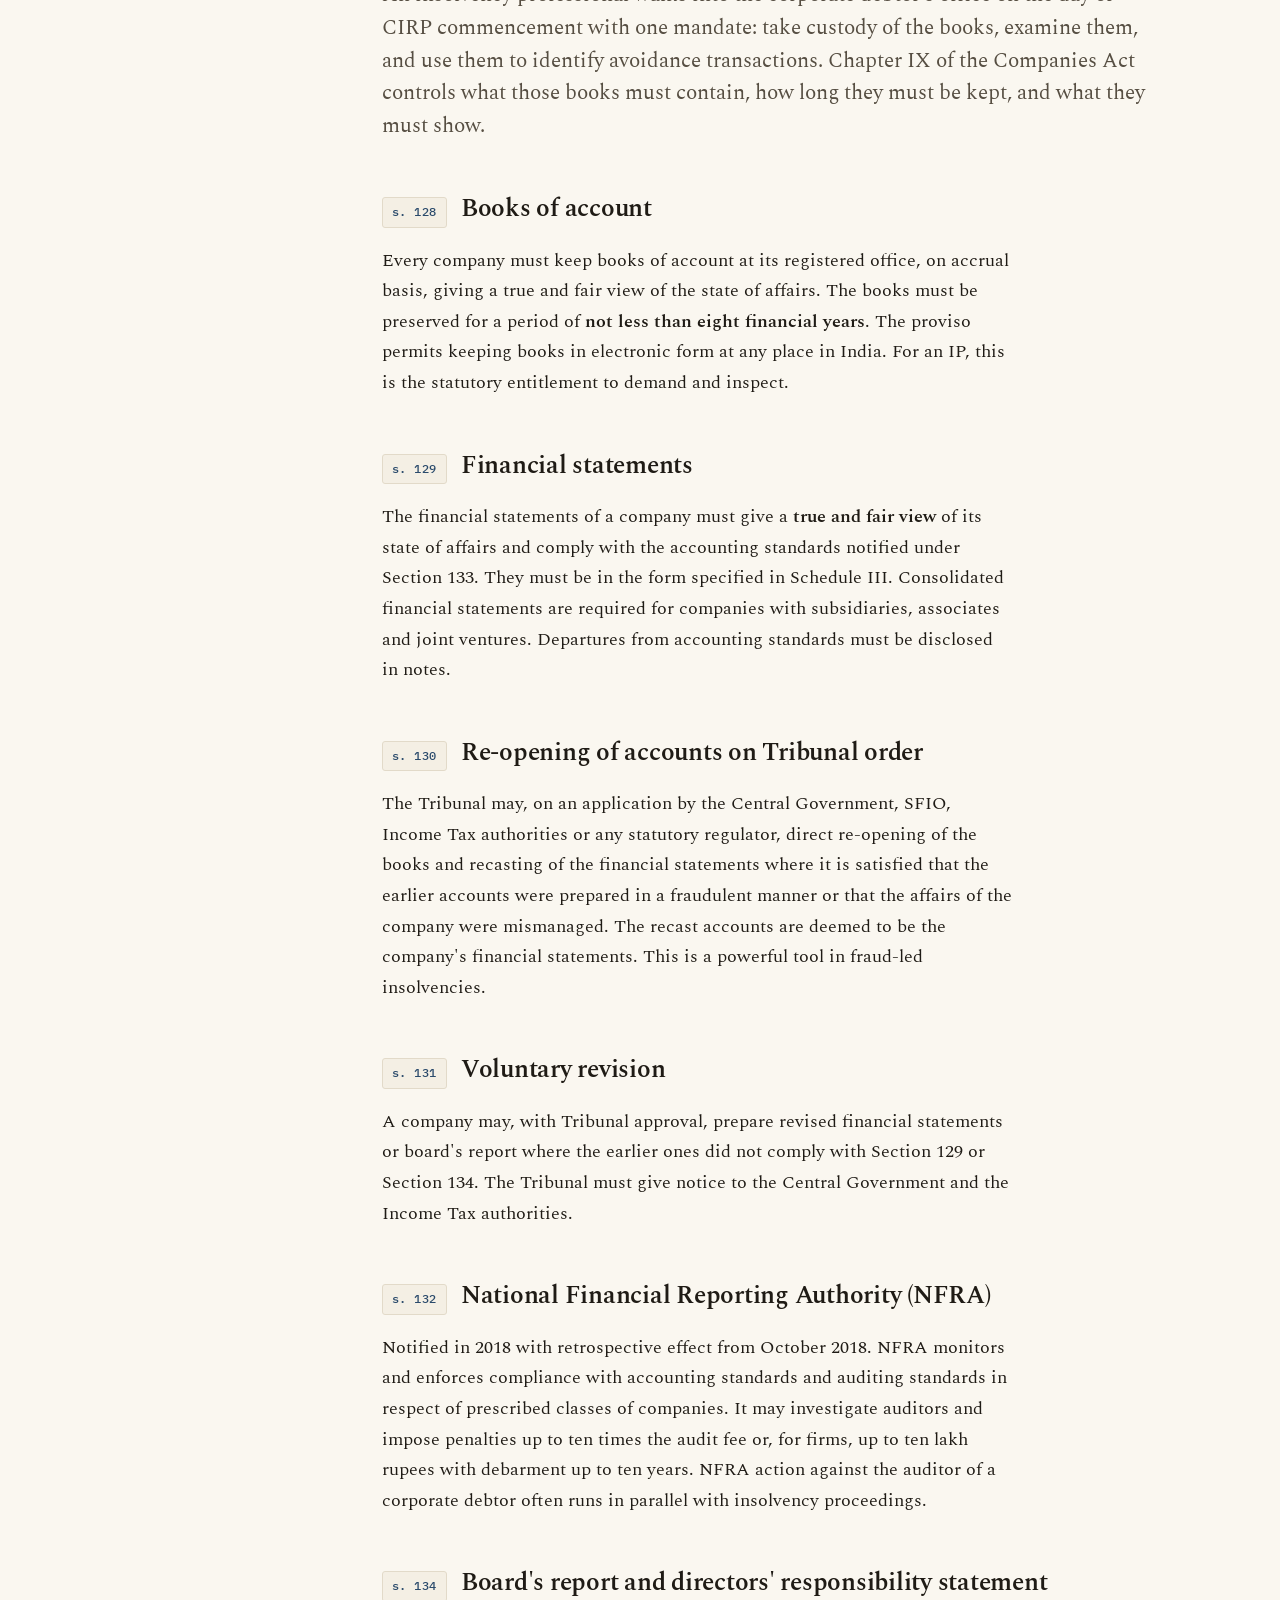
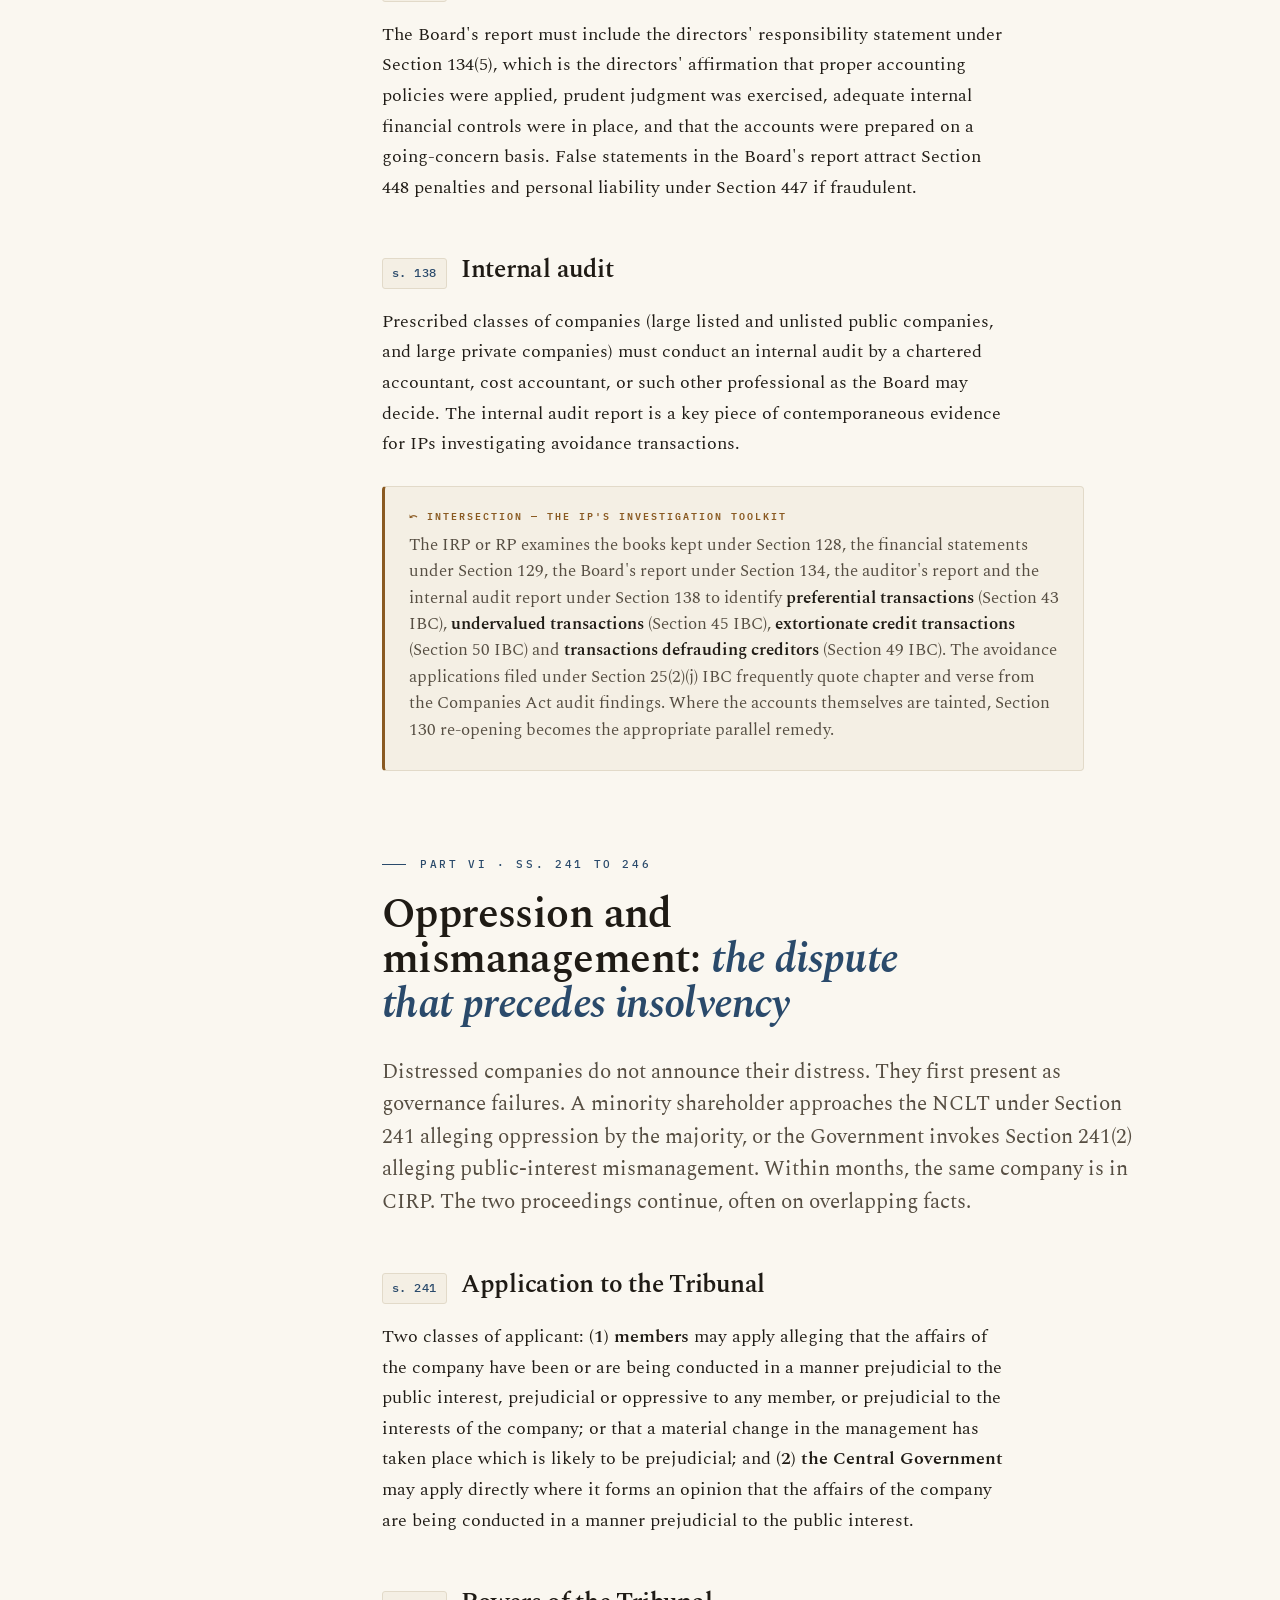
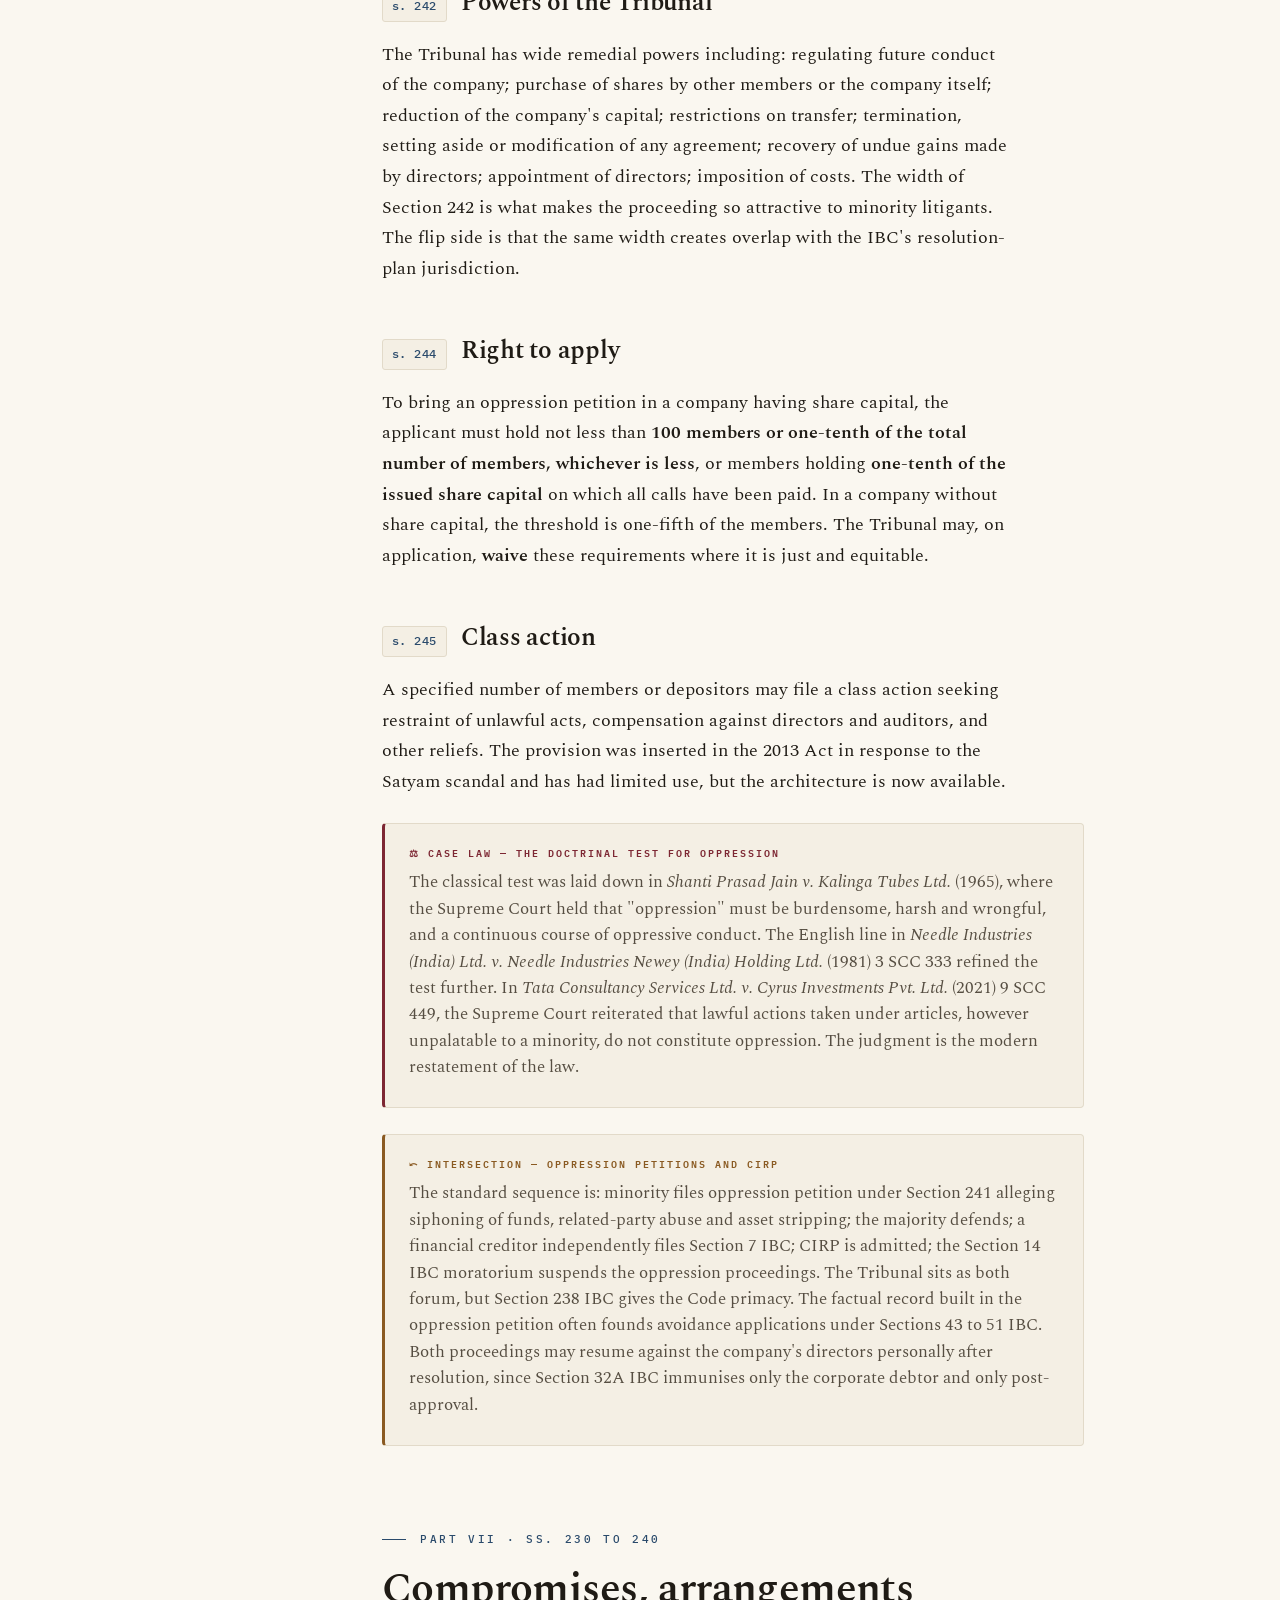
==== commit 340b81ea: "Add files via upload" ====
--- a/companies-act.html
+++ b/companies-act.html
@@ -60,6 +60,7 @@
     </a>
     <nav class="mnav">
       <a class="home-link" href="index.html">Home</a>
+      <a href="ibc-amendment-act.html">IBC 2026</a>
       <a href="rbi-prudential-framework.html">RBI Framework</a>
       <a href="sarfaesi-act.html">SARFAESI</a>
       <a href="rdb-act.html">RDB Act</a>
@@ -677,12 +678,13 @@
       <div class="fnav">
         <span class="fl">The Volumes</span>
         <a href="index.html">Home</a>
-        <a href="rbi-prudential-framework.html">I · RBI Prudential Framework</a>
-        <a href="sarfaesi-act.html">II · SARFAESI Act</a>
-        <a href="rdb-act.html">III · RDB Act</a>
-        <a href="companies-act.html">IV · Companies Act</a>
-        <a href="contract-act.html">V · Contract Act</a>
-        <a href="transfer-of-property-act.html">VI · Transfer of Property Act</a>
+        <a href="ibc-amendment-act.html">I · IBC (Amendment) Act 2026</a>
+        <a href="rbi-prudential-framework.html">II · RBI Prudential Framework</a>
+        <a href="sarfaesi-act.html">III · SARFAESI Act</a>
+        <a href="rdb-act.html">IV · RDB Act</a>
+        <a href="companies-act.html">V · Companies Act</a>
+        <a href="contract-act.html">VI · Contract Act</a>
+        <a href="transfer-of-property-act.html">VII · Transfer of Property Act</a>
       </div>
     </div>
     <p class="disc"><strong>A note on use.</strong> These explainers are study and reference aids synthesised from the bare statutes, RBI directions and settled case law. Statutory positions and citations should be verified against the current text before professional reliance. They are not legal advice.</p>
--- a/library.css
+++ b/library.css
@@ -36,6 +36,7 @@
 }
 
 /* per-volume accent remap */
+body[data-vol="ibc"]{ --accent:#6e1f2e; --accent-deep:#511622; --accent-soft:#f2e6e6; }
 body[data-vol="rbi"]{ --accent:#8f6822; --accent-deep:#6f5018; --accent-soft:#f1ead9; }
 body[data-vol="sar"]{ --accent:#7d2733; --accent-deep:#5f1c26; --accent-soft:#f1e7e4; }
 body[data-vol="rdb"]{ --accent:#285049; --accent-deep:#1c3a35; --accent-soft:#e4ece9; }
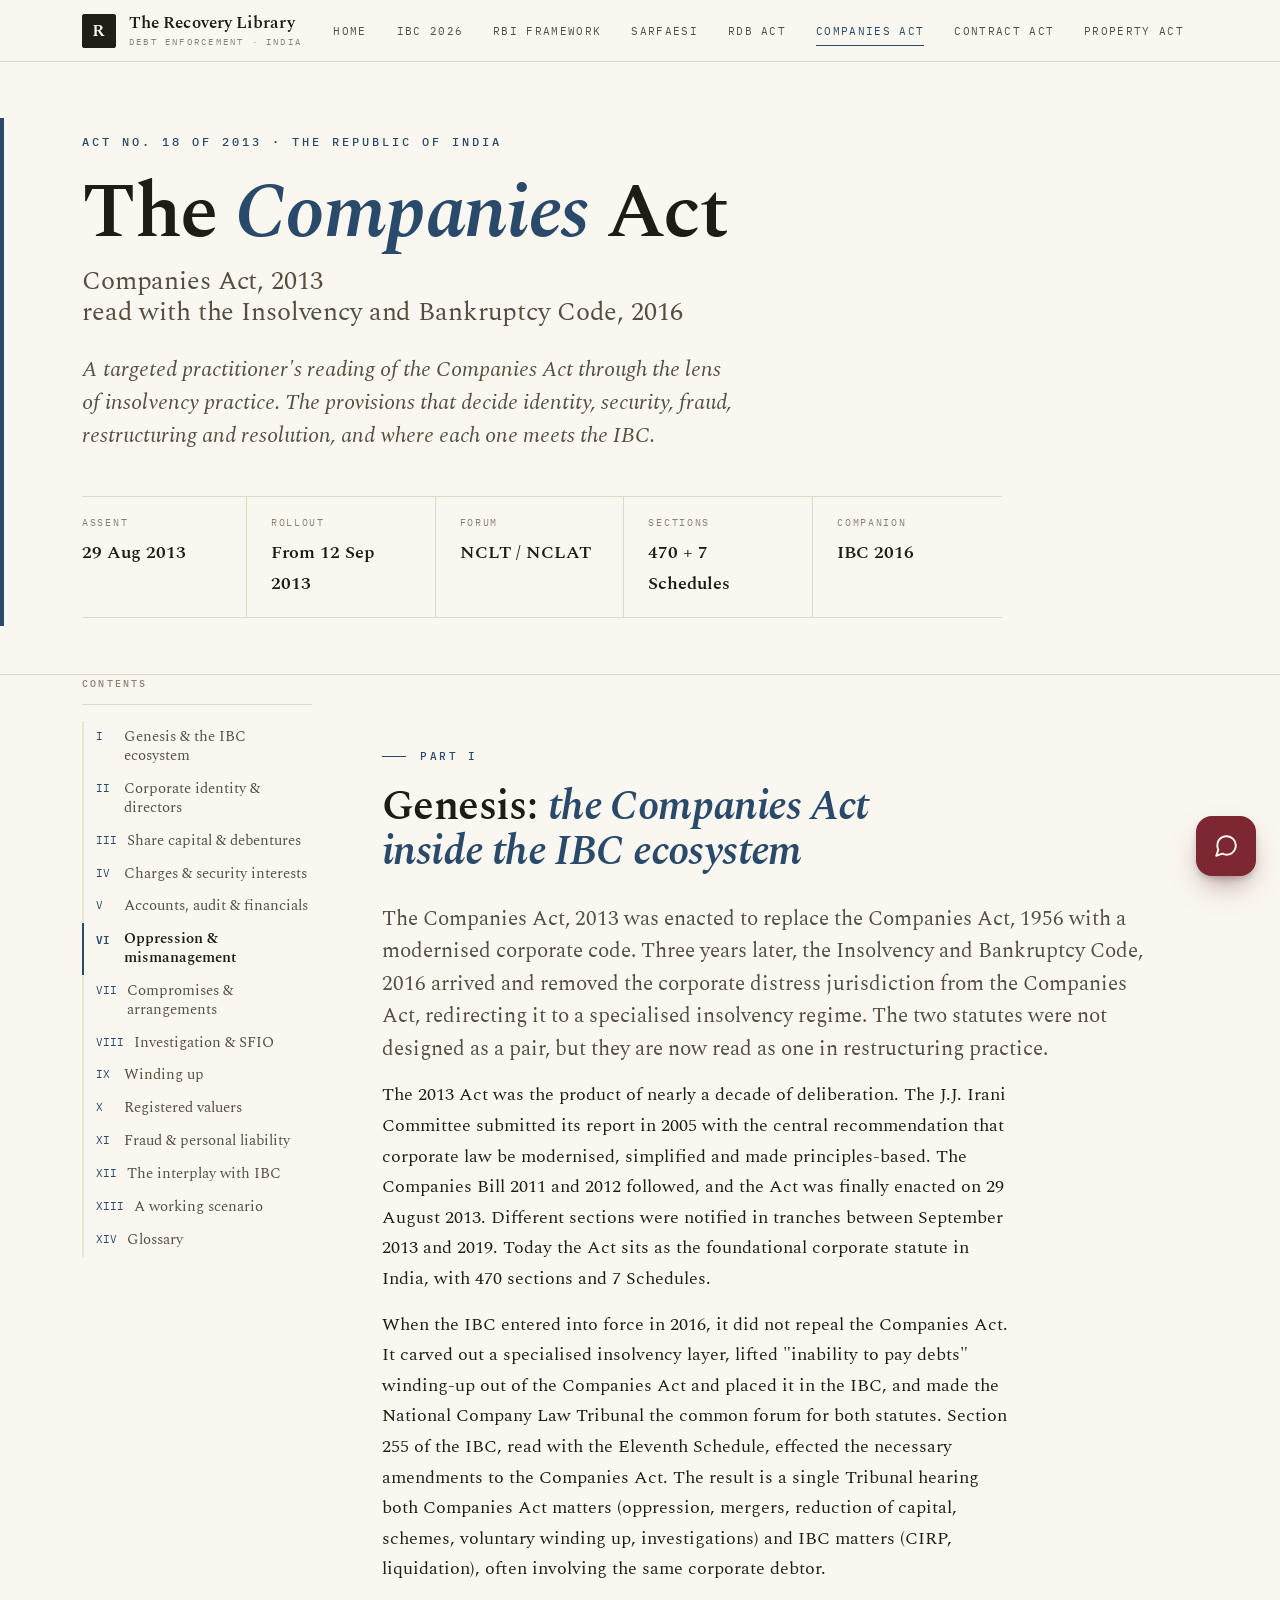
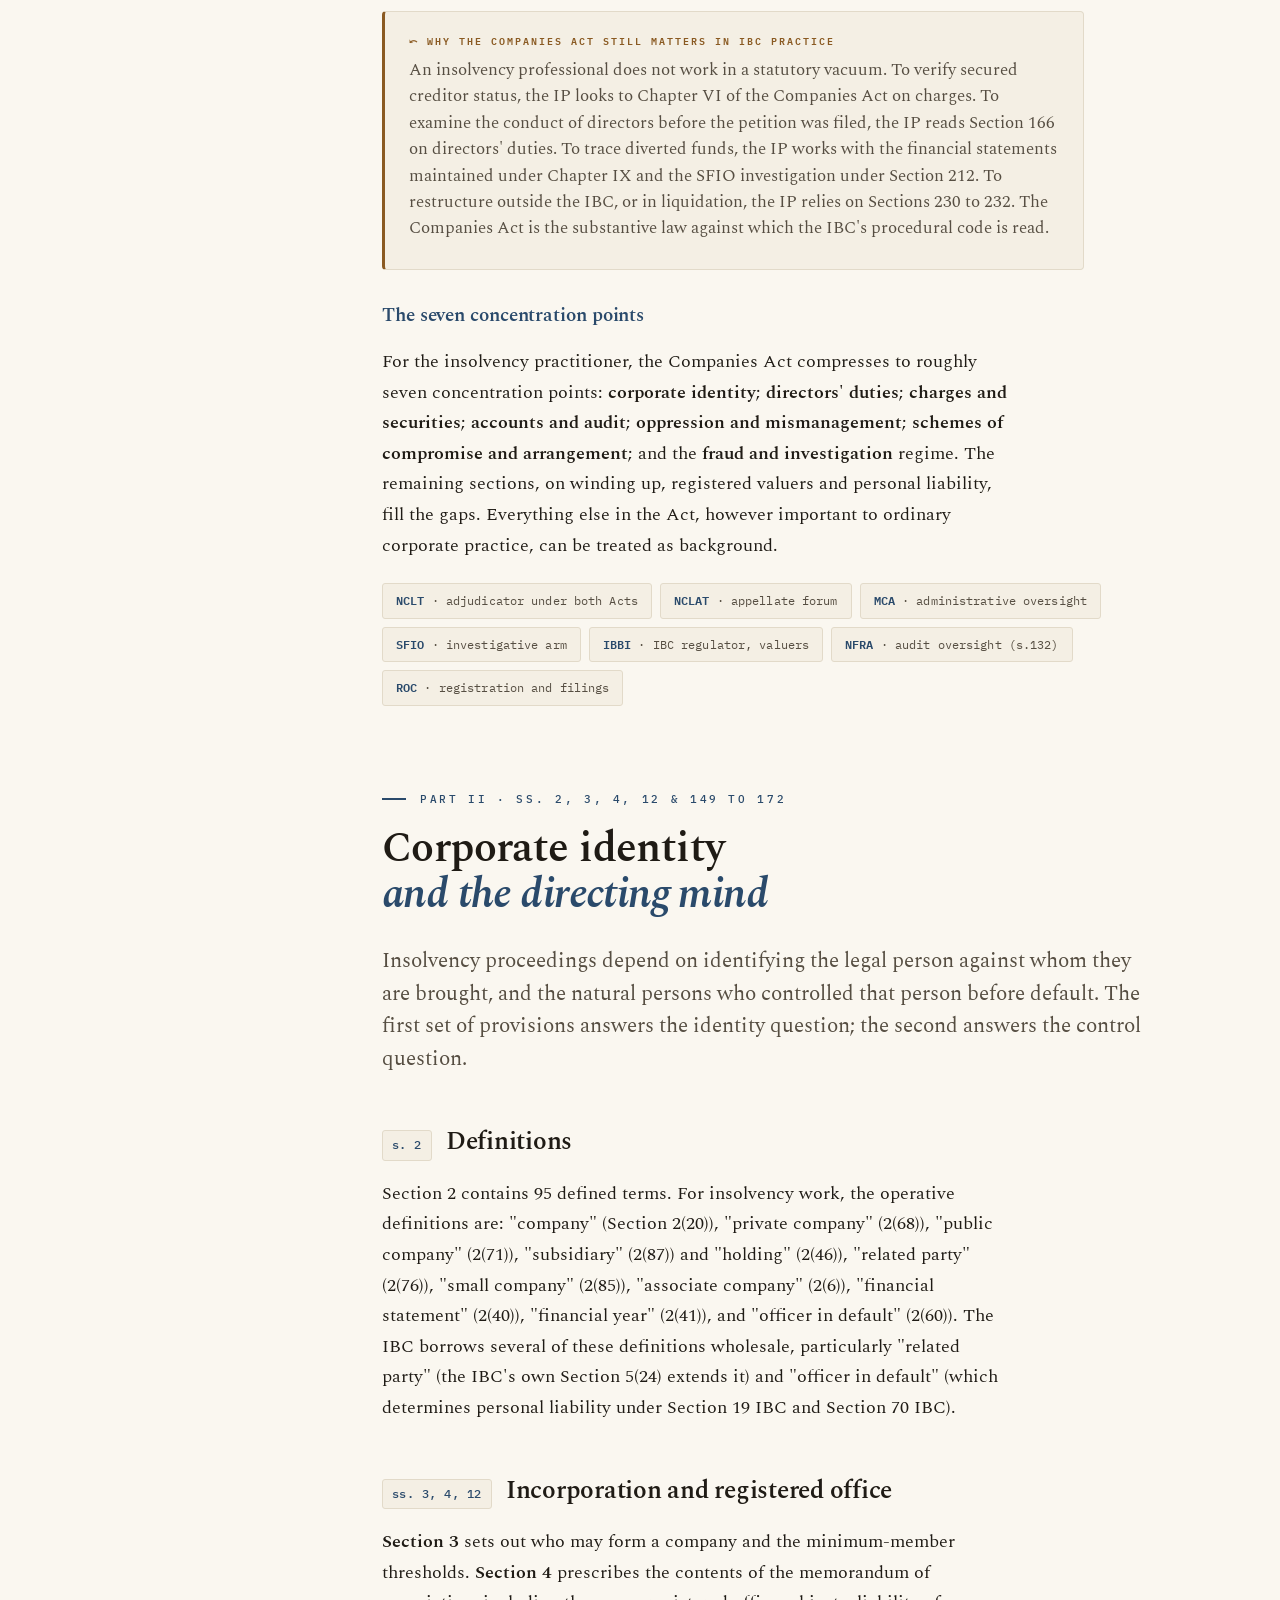
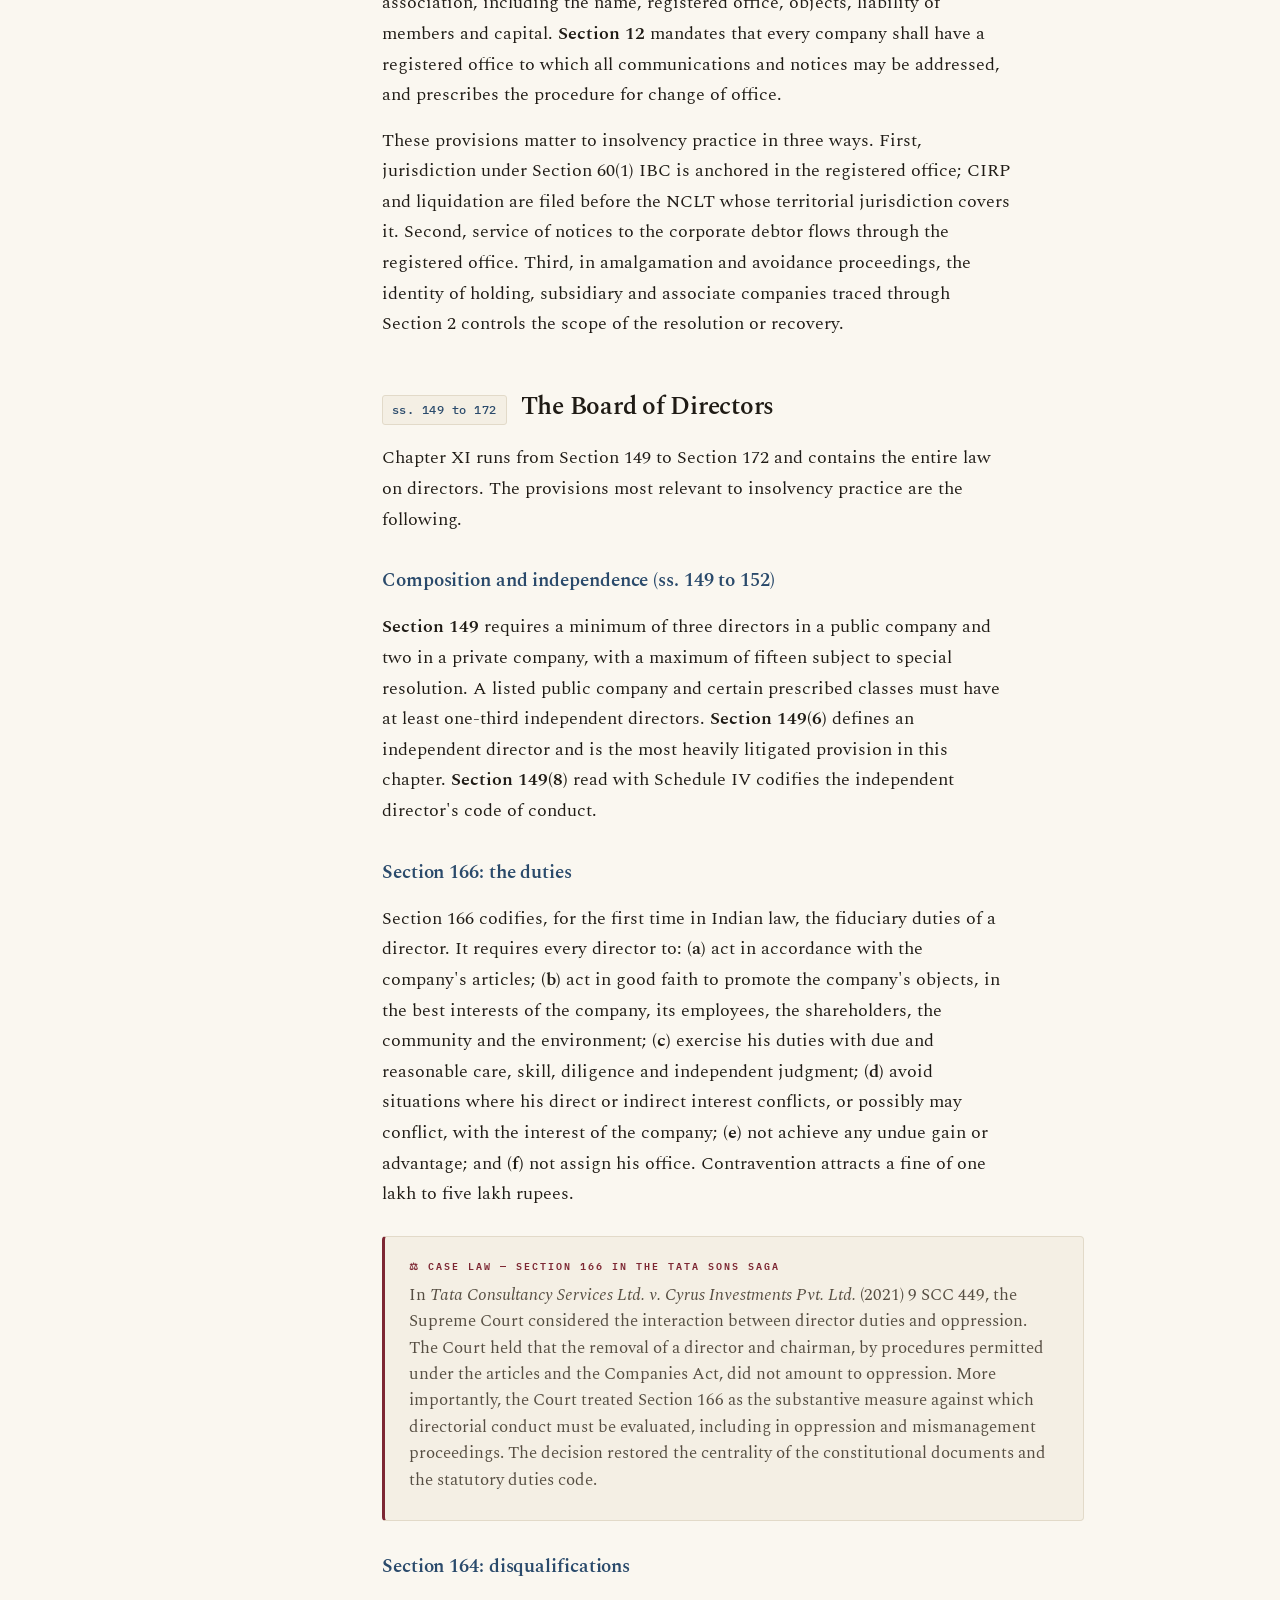
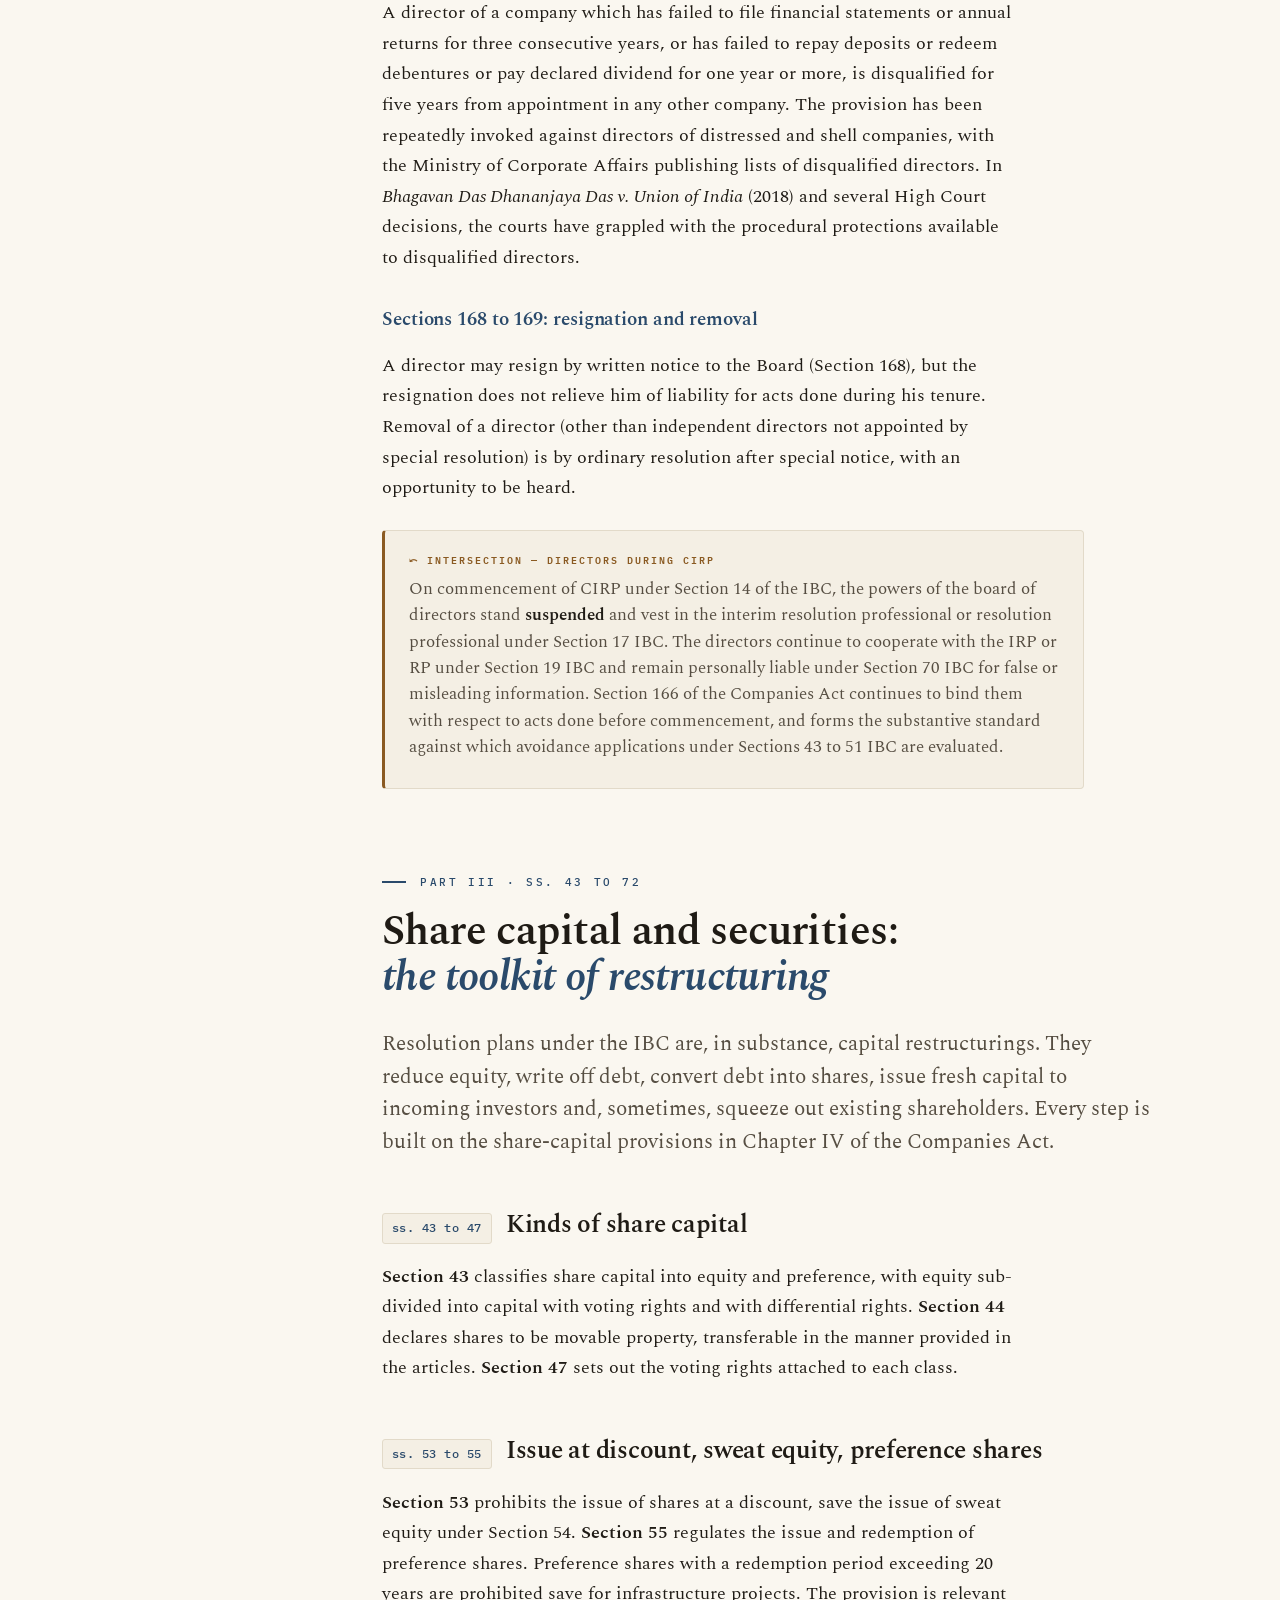
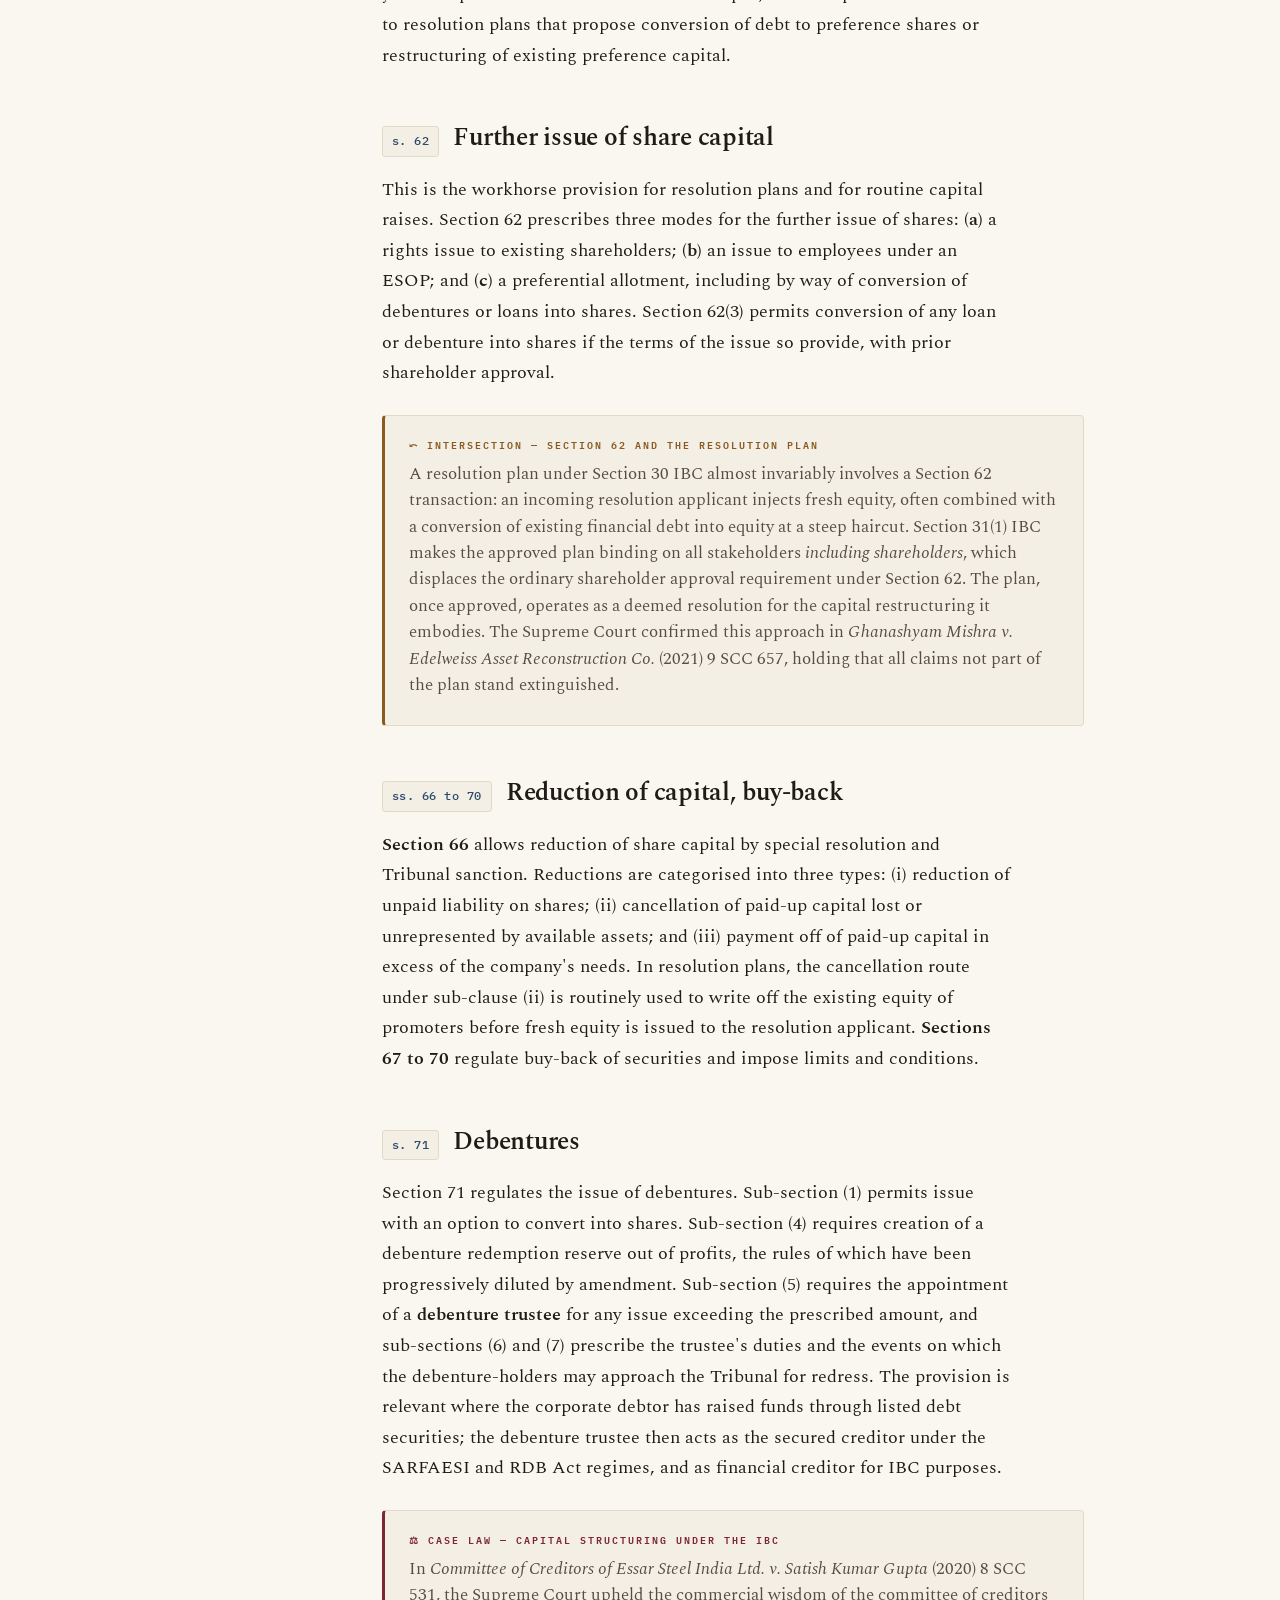
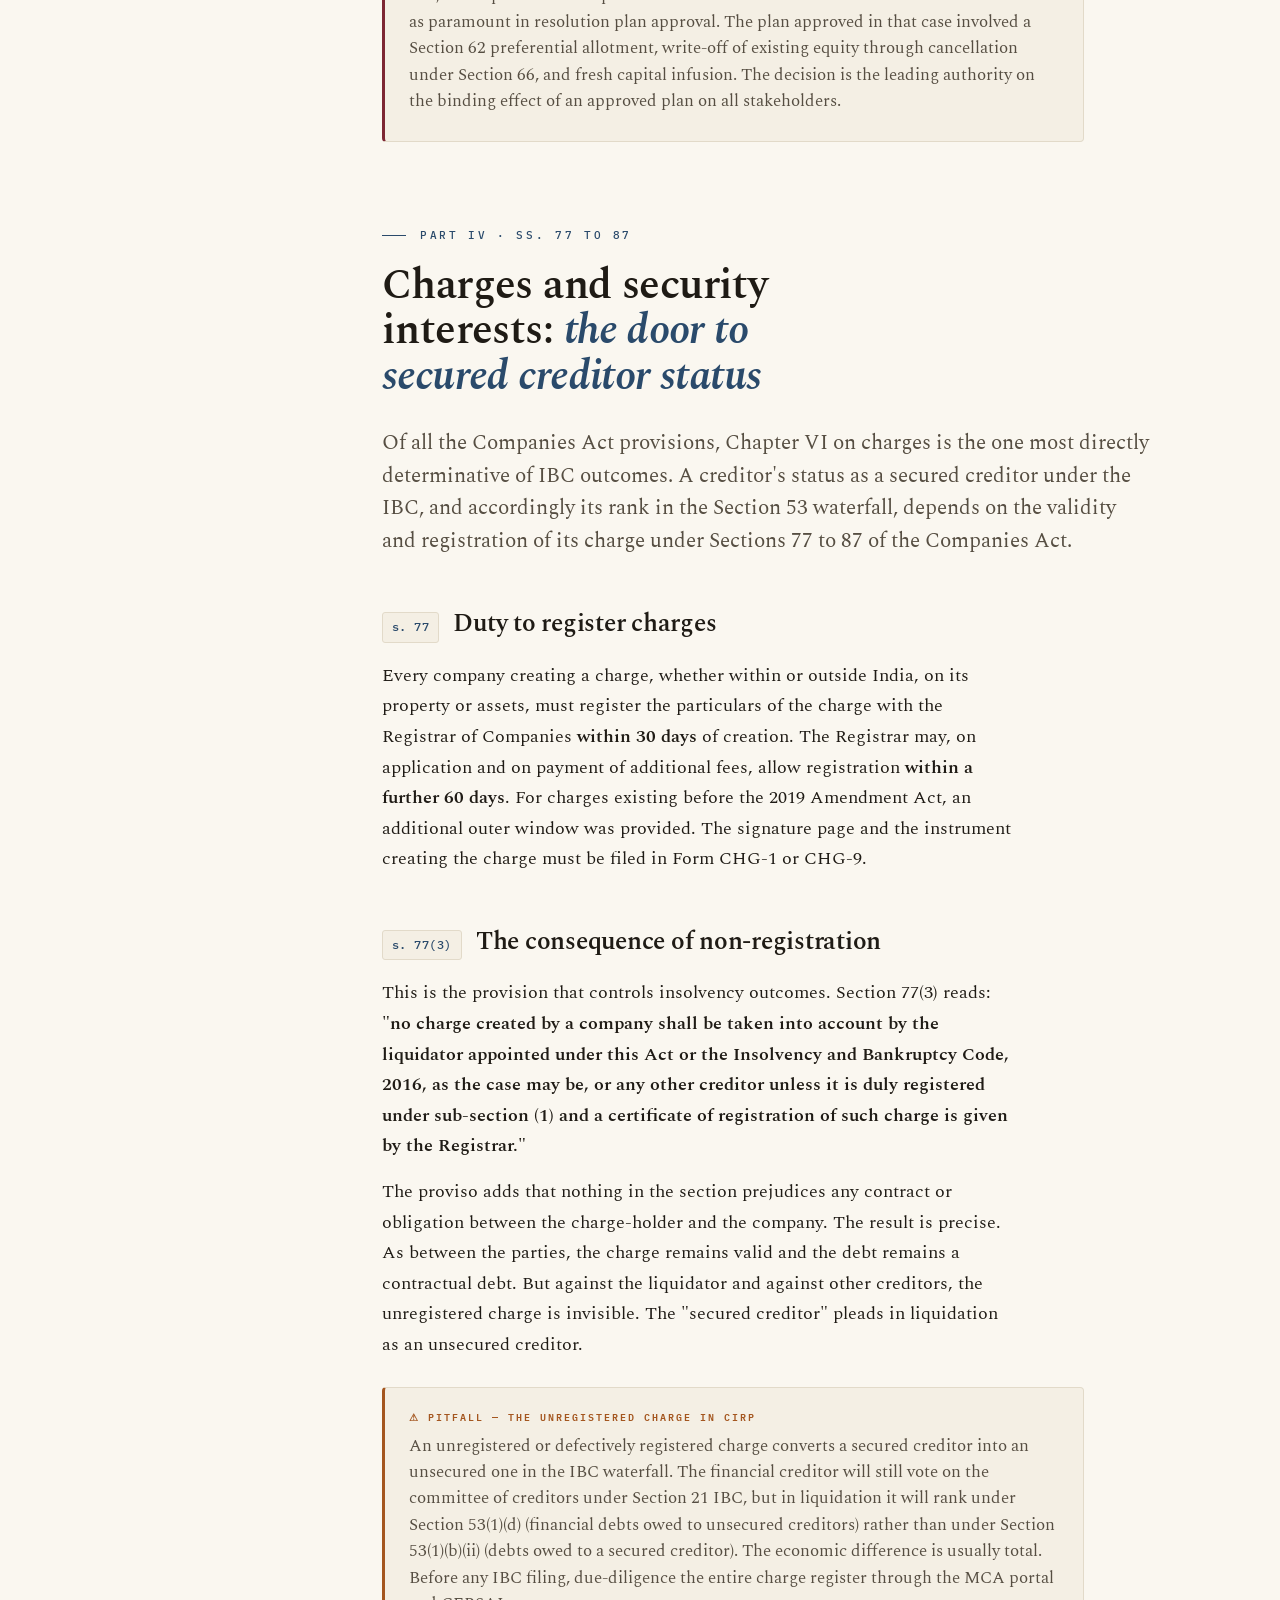
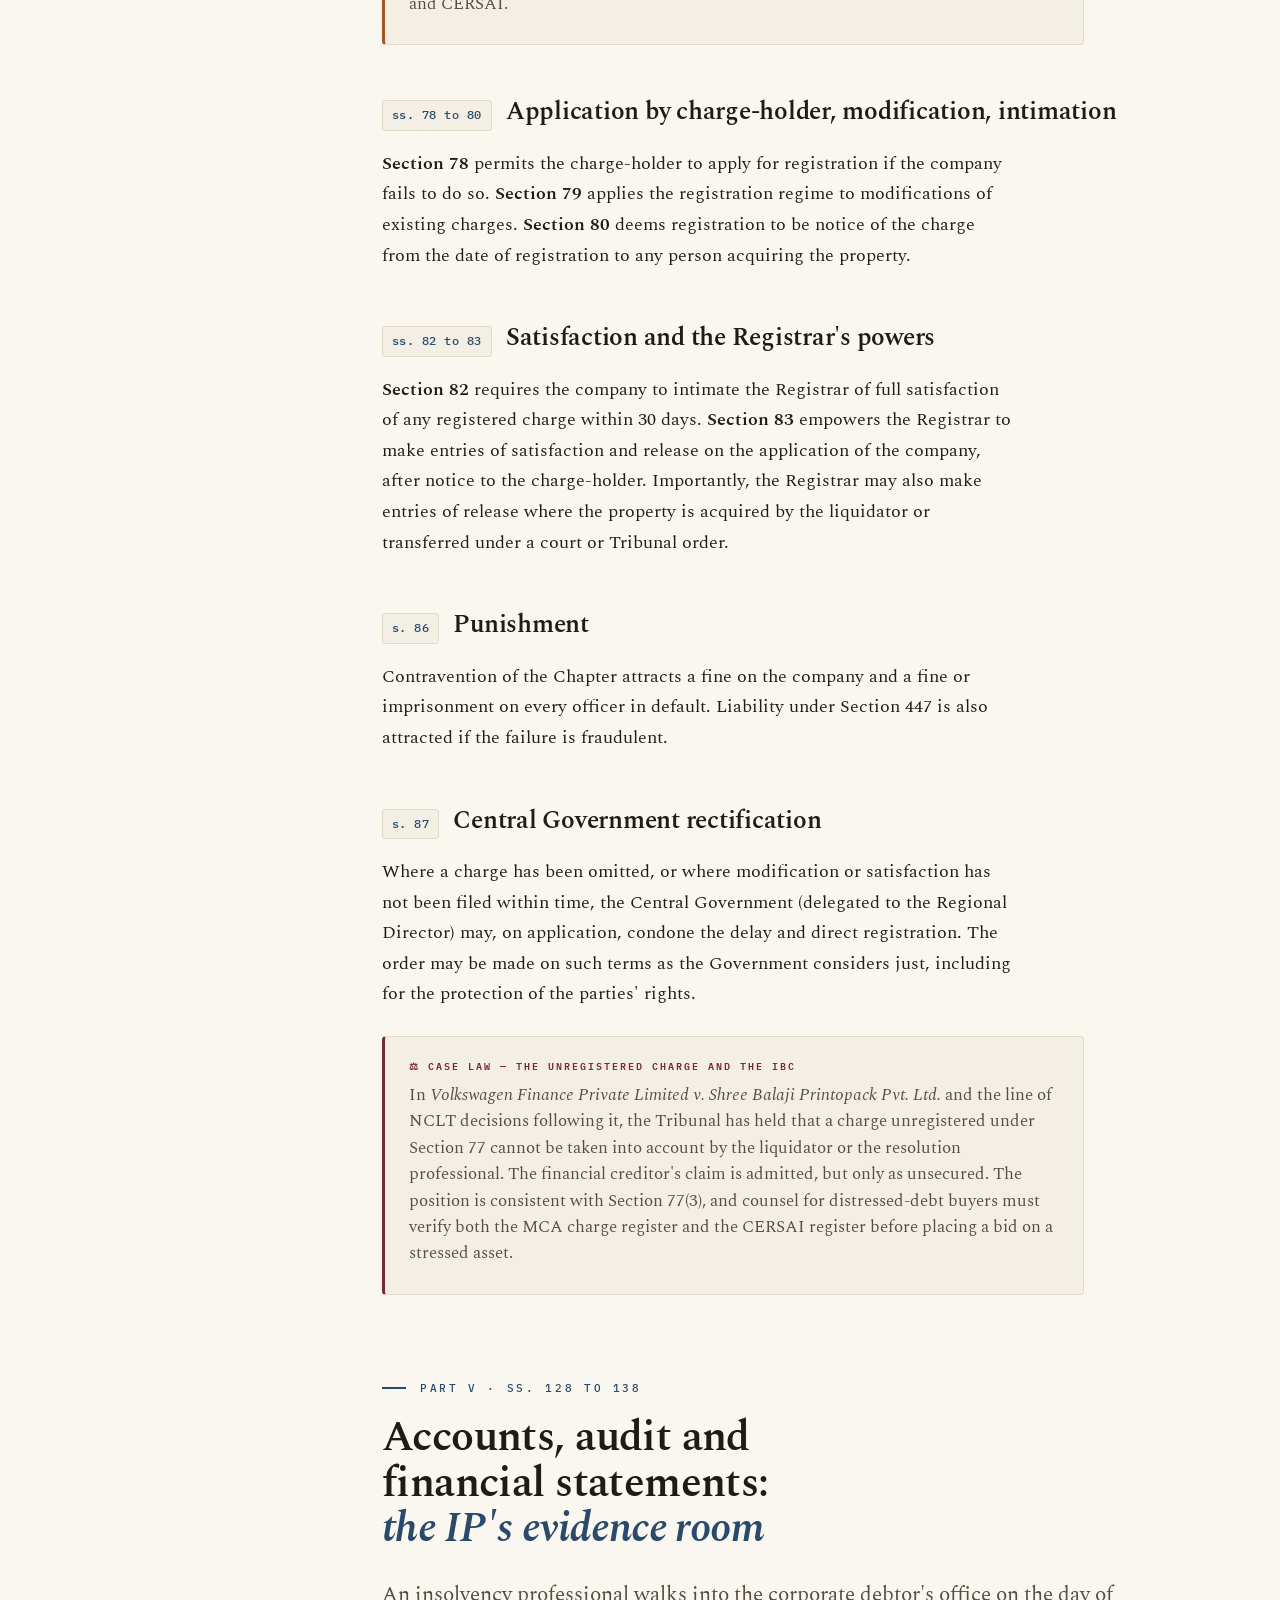
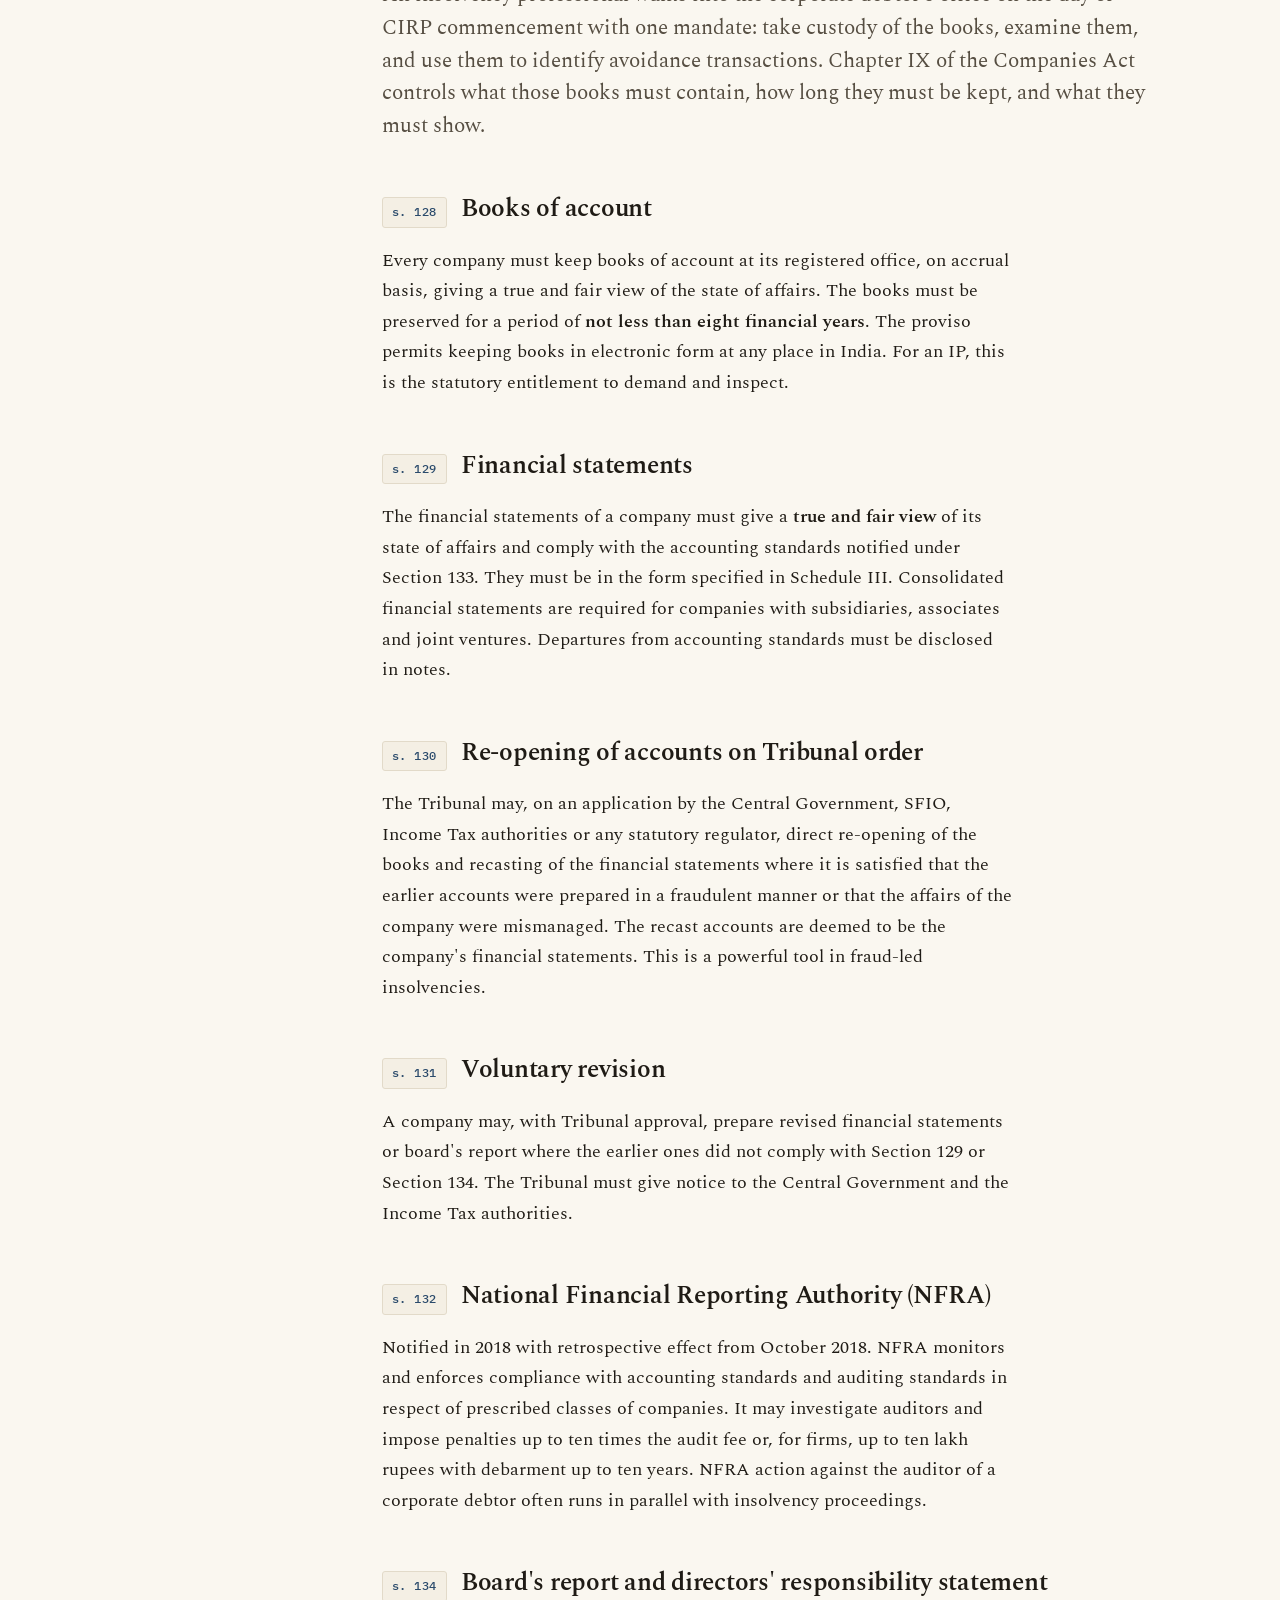
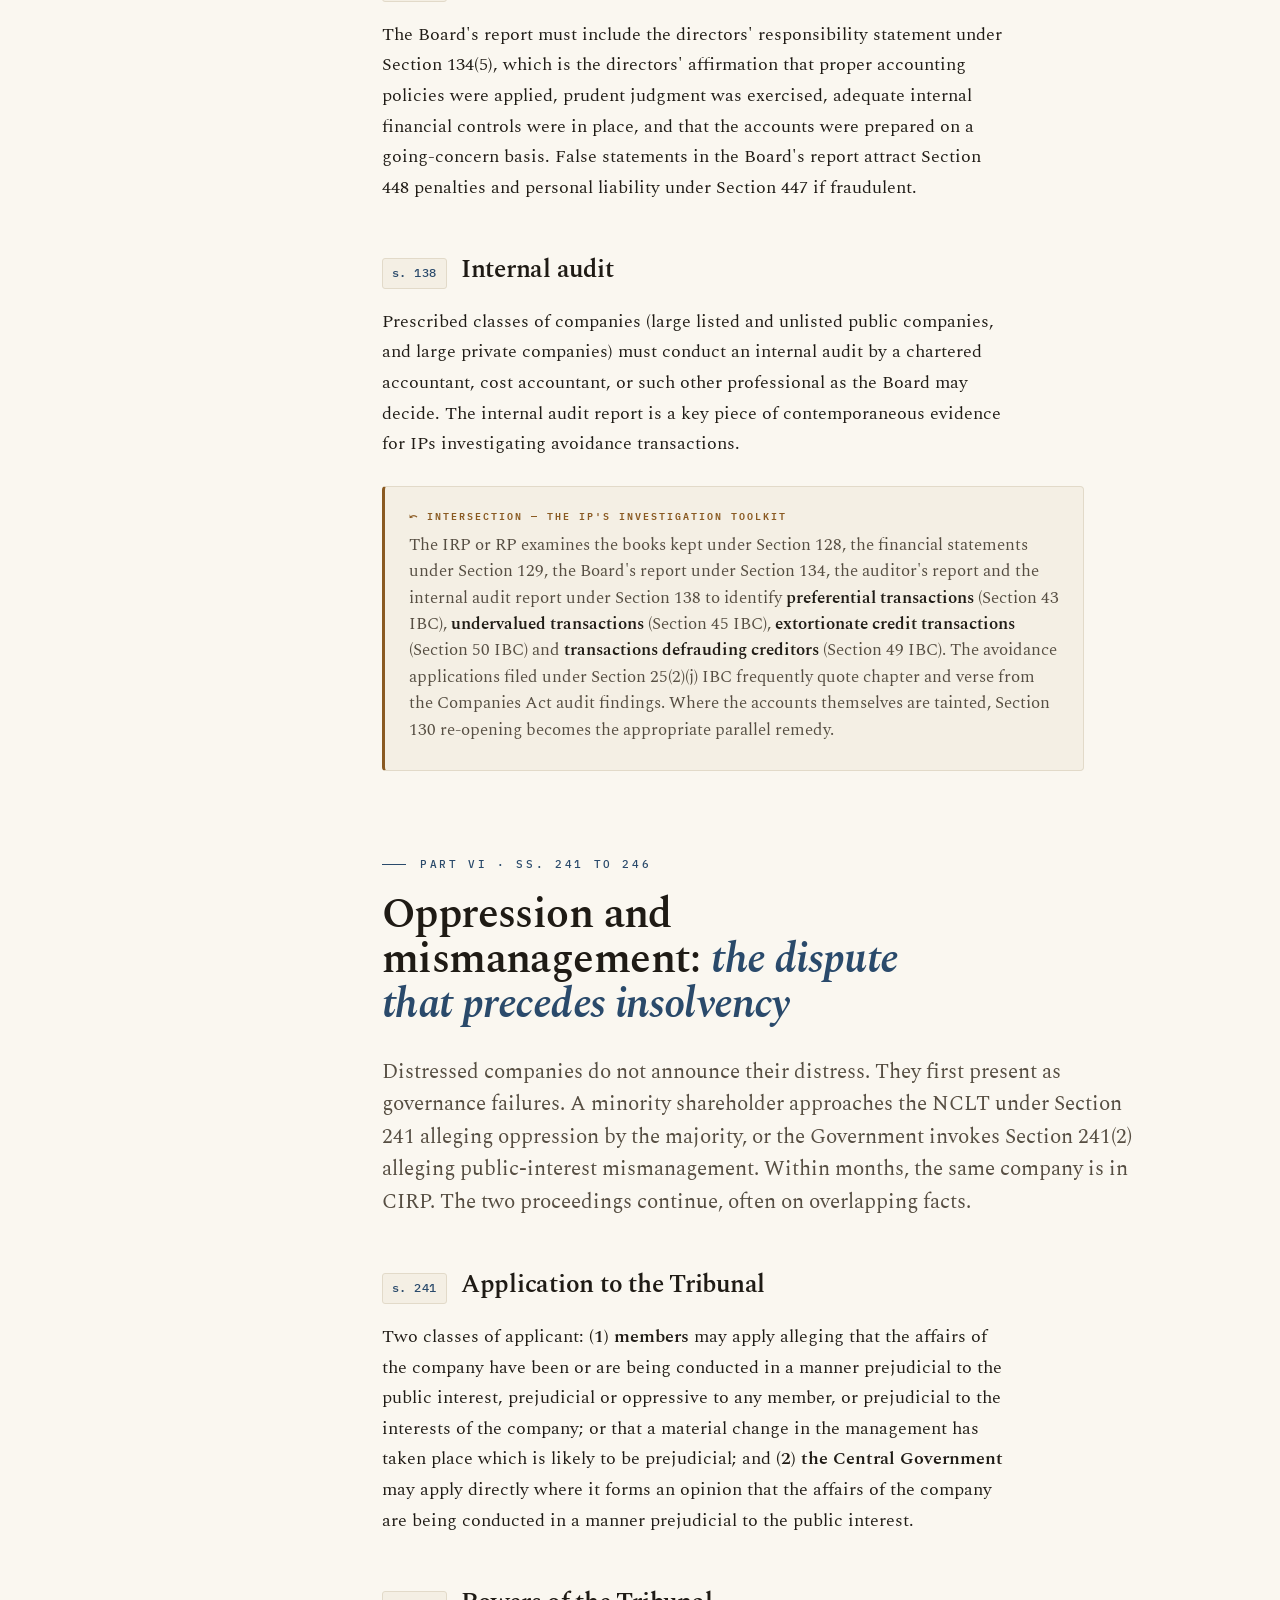
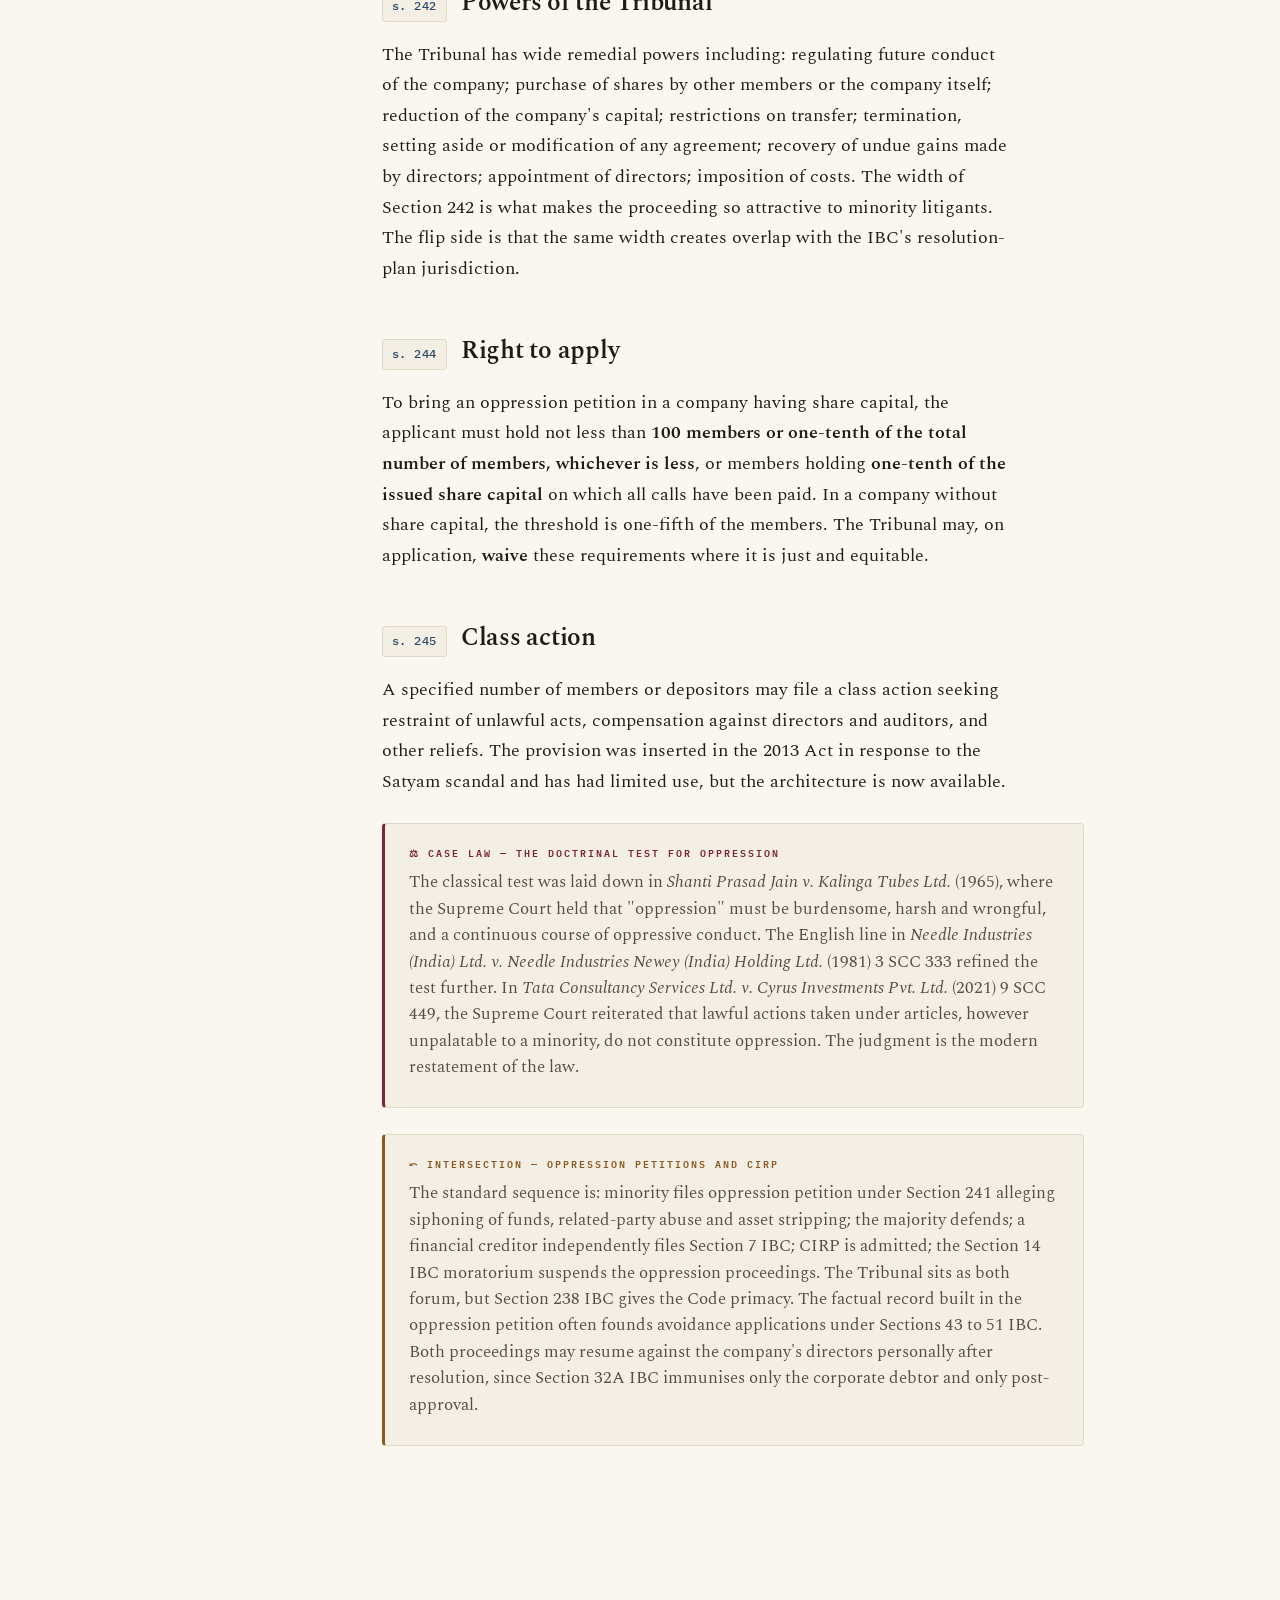
==== commit d90973b3: "Add files via upload" ====
--- a/companies-act.html
+++ b/companies-act.html
@@ -1,6 +1,7 @@
 <!DOCTYPE html>
 <html lang="en">
 <head>
+<script>document.documentElement.classList.add("js");</script>
 <meta charset="UTF-8">
 <meta name="viewport" content="width=device-width, initial-scale=1.0">
 <title>The Companies Act, 2013 — A Practitioner's Treatise</title>
@@ -711,5 +712,6 @@
   document.addEventListener('scroll',onScrollMh,{passive:true}); onScrollMh();
 })();
 </script>
+<script src="chat.js" defer></script>
 </body>
 </html>
--- a/library.css
+++ b/library.css
@@ -82,7 +82,8 @@
   letter-spacing:.01em;}
 .brand .seal::after{content:"";position:absolute;}
 .brand .wm{display:flex;flex-direction:column;line-height:1;}
-.brand .wm b{font-family:"Spectral",serif;font-weight:600;font-size:16.5px;letter-spacing:.005em;}
+.brand .wm b{font-family:"Spectral",serif;font-weight:600;font-size:16.5px;letter-spacing:.005em;
+  white-space:nowrap;}
 .brand .wm span{font-family:"IBM Plex Mono",monospace;font-size:8.5px;letter-spacing:.26em;
   text-transform:uppercase;color:var(--ink-faint);margin-top:5px;}
 
@@ -94,11 +95,26 @@
 .mnav a.current{color:var(--accent);}
 .mnav a.current::after{content:"";position:absolute;left:14px;right:14px;bottom:3px;height:1.5px;
   background:var(--accent);}
+/* Below 900px the eight links cannot sit on one row at full size: the nav
+   becomes a horizontally-scrollable strip with a fade hint at the right edge.
+   Brand stays fixed. Driven entirely from here so every page stays identical. */
+@media(max-width:900px){
+  .masthead .shell{gap:14px;}
+  .brand{flex-shrink:0;}
+  .mnav{flex:1;min-width:0;overflow-x:auto;flex-wrap:nowrap;gap:0;
+    -webkit-overflow-scrolling:touch;scrollbar-width:none;
+    justify-content:flex-end;
+    -webkit-mask-image:linear-gradient(90deg,transparent 0,#000 24px,#000 calc(100% - 26px),transparent);
+    mask-image:linear-gradient(90deg,transparent 0,#000 24px,#000 calc(100% - 26px),transparent);}
+  .mnav::-webkit-scrollbar{display:none;}
+  .mnav a{flex:0 0 auto;}
+}
 @media(max-width:720px){
-  .mnav a{padding:8px 9px;font-size:10px;letter-spacing:.08em;}
+  .mnav{justify-content:flex-start;}
+  .mnav a{padding:8px 10px;font-size:10.5px;letter-spacing:.08em;}
   .brand .wm span{display:none;}
 }
-@media(max-width:430px){ .mnav a.home-link{display:none;} }
+@media(max-width:430px){ .brand .wm b{font-size:15px;} }
 
 /* ============================================================
    TREATISE HERO (light, editorial)
